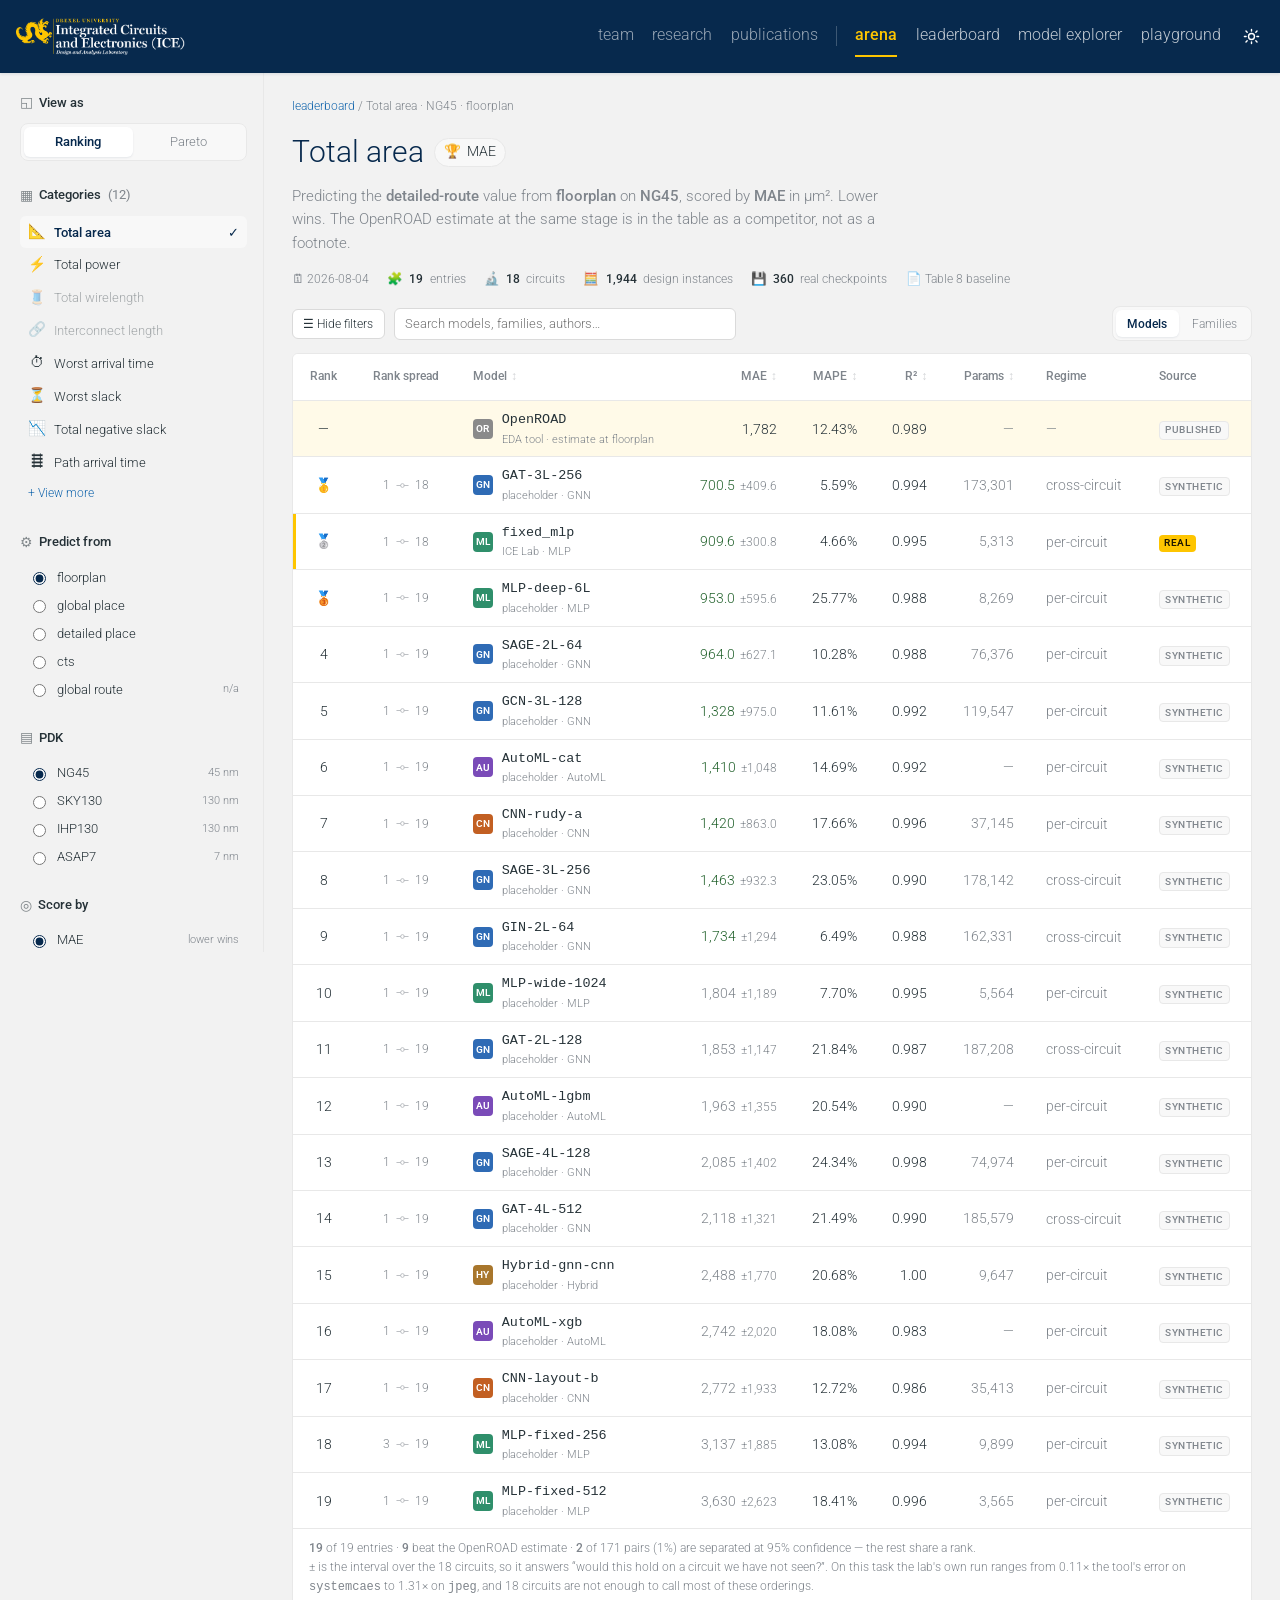
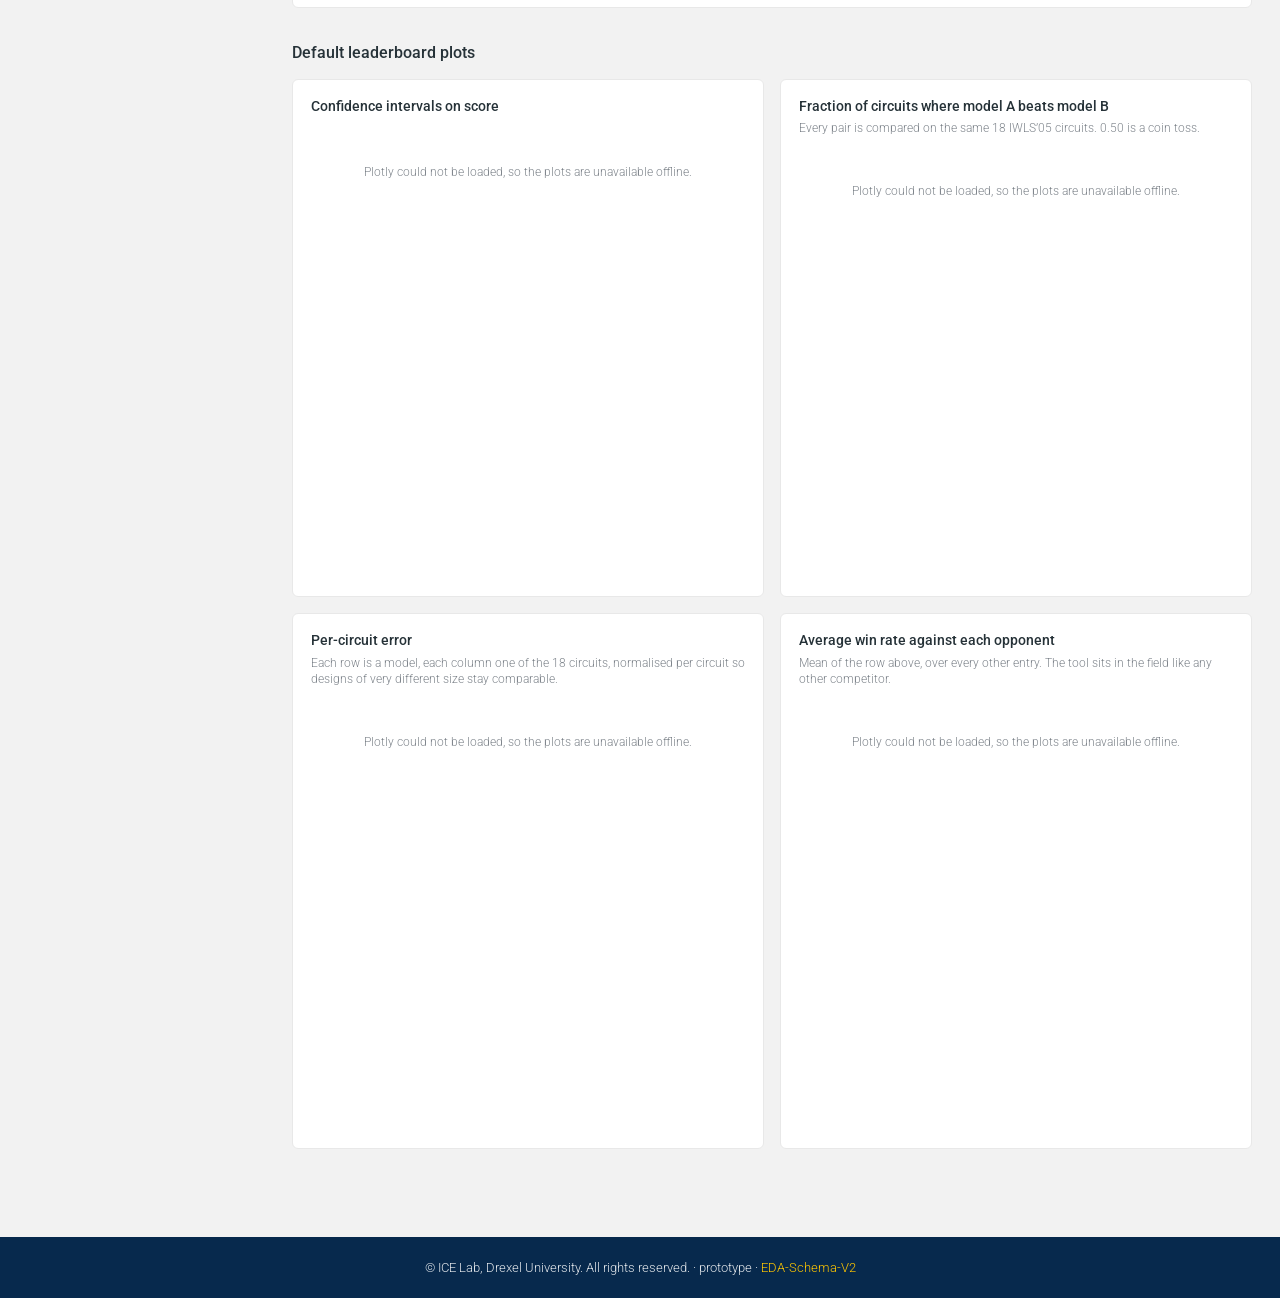
==== arena.html @ 192e440c "Add arena.html: the leaderboard rebuilt on LMArena's structure A new page, standalone. Nothing else " ====
<!DOCTYPE html>
<html lang="en">
<head>
<meta charset="utf-8">
<meta name="viewport" content="width=device-width,initial-scale=1">
<meta name="robots" content="noindex">
<meta name="description" content="EDA-Schema Arena — trained models vs. OpenROAD for final-stage QoR prediction. Drexel ICE Lab.">
<title>EDA-Schema Arena | Drexel ICE Lab</title>
<link rel="icon" href="data:image/svg+xml,<svg xmlns='http://www.w3.org/2000/svg' viewBox='0 0 32 32'><rect width='32' height='32' rx='6' fill='%2307294D'/><text x='16' y='23' font-family='Roboto,Arial' font-size='18' fill='%23fec500' text-anchor='middle'>E</text></svg>">
<link rel="preconnect" href="https://fonts.googleapis.com">
<link rel="preconnect" href="https://fonts.gstatic.com" crossorigin>
<link rel="stylesheet" href="https://fonts.googleapis.com/css?family=Roboto:300,400,500,700|Roboto+Slab:100,300,400,500,700|Material+Icons&display=swap">
<link rel="stylesheet" href="theme.css">
<script src="theme.js"></script>
<script src="https://cdn.plot.ly/plotly-cartesian-2.35.2.min.js" charset="utf-8"></script>
<style>
/* ===========================================================================
   EDA-Schema Arena.

   Structure is LMArena's, measured off arena.ai/leaderboard/text/overall:
   filter rail + content column, a rank table carrying a rank interval and a
   confidence interval on every score, and a 2x2 grid of default plots under
   it. The skin is the lab's: Drexel navy and gold, Roboto, the tokens in
   theme.css. Arena's own type scale is kept, because a dense rank table is
   what it was designed for.

       body-xxs  10/12    body-xs  12/16    body-sm  14/20    body-base 16/24
   =========================================================================== */

.body-xxs { font-size: .625rem; line-height: .75rem; }
.body-xs  { font-size: .75rem;  line-height: 1rem; }
.body-sm  { font-size: .875rem; line-height: 1.25rem; }
.mono     { font-family: var(--global-font-mono); }
.num      { font-variant-numeric: tabular-nums; }
.dim      { color: var(--global-text-color-light); }

/* --- shell ---------------------------------------------------------------- */
.shell { display: grid; grid-template-columns: 264px minmax(0, 1fr); gap: 0;
  max-width: 1680px; margin: 0 auto; align-items: start; }
@media (max-width: 1080px) { .shell { grid-template-columns: 1fr; } }

.rail { position: sticky; top: 72px; align-self: start; max-height: calc(100vh - 72px);
  overflow-y: auto; padding: 1.25rem 1rem 2rem 1.25rem;
  border-right: 1px solid var(--global-divider-color); }
@media (max-width: 1080px) { .rail { position: static; max-height: none; border-right: 0;
  border-bottom: 1px solid var(--global-divider-color); } }
.rail.hidden { display: none; }

.railsec { margin-bottom: 1.5rem; }
.railhd { display: flex; align-items: center; gap: .4rem; margin-bottom: .6rem;
  font-size: .8rem; font-weight: 500; color: var(--global-text-color); }
.railhd .ico { opacity: .55; font-size: .85rem; }
.railhd .ct { color: var(--global-text-color-light); font-weight: 400; }

/* segmented control — Arena: white track, h-9, p-1, r-8; active pill r-6 */
.seg { display: grid; grid-auto-flow: column; grid-auto-columns: 1fr; gap: 2px;
  background: var(--global-card-bg-color); border: 1px solid var(--global-divider-color);
  border-radius: 8px; padding: 3px; }
.seg button { font: inherit; font-size: .8rem; padding: .28rem .5rem; border: 0; cursor: pointer;
  background: none; color: var(--global-text-color-light); border-radius: 6px;
  display: flex; align-items: center; justify-content: center; gap: .35rem;
  transition: background .15s, color .15s; }
.seg button:hover { color: var(--global-text-color); }
.seg button[aria-selected="true"] { background: var(--global-bg-color);
  color: var(--global-theme-color); font-weight: 500;
  box-shadow: 0 1px 2px rgba(7,41,77,.08); }

/* category list — Arena's emoji-led rows */
.cats { display: flex; flex-direction: column; gap: 1px; }
.cat { display: flex; align-items: center; gap: .5rem; width: 100%; text-align: left;
  font: inherit; font-size: .82rem; padding: .34rem .5rem; border: 0; cursor: pointer;
  background: none; color: var(--global-text-color); border-radius: 6px; }
.cat:hover { background: var(--global-card-bg-color); }
.cat[aria-selected="true"] { background: var(--global-card-bg-color);
  color: var(--global-theme-color); font-weight: 500; }
.cat .emo { font-size: .9rem; line-height: 1; width: 1.1rem; text-align: center; }
.cat .tick { margin-left: auto; color: var(--global-theme-color); opacity: 0; }
.cat[aria-selected="true"] .tick { opacity: 1; }
.cat.void { opacity: .38; cursor: not-allowed; }
.more { font: inherit; font-size: .78rem; background: none; border: 0; cursor: pointer;
  color: var(--global-link-color); padding: .3rem .5rem; text-align: left; }

.opt { display: flex; align-items: center; gap: .5rem; font-size: .82rem;
  padding: .22rem .5rem; border-radius: 6px; cursor: pointer; }
.opt:hover { background: var(--global-card-bg-color); }
.opt input { accent-color: var(--global-theme-color); }
.opt .sub { margin-left: auto; font-size: .7rem; color: var(--global-text-color-light); }

/* --- content -------------------------------------------------------------- */
.content { padding: 1.5rem 1.75rem 3rem; min-width: 0; }

.crumbs { font-size: .78rem; color: var(--global-text-color-light); margin-bottom: .75rem; }
.crumbs a { color: var(--global-link-color); }

.h1row { display: flex; align-items: center; gap: .6rem; flex-wrap: wrap; }
h1.title { font-size: 1.9rem; font-weight: 300; color: var(--md-heading-color); margin: 0; }
.catchip { display: inline-flex; align-items: center; gap: .35rem; font-size: .85rem;
  padding: .18rem .6rem; border-radius: 999px; background: var(--global-card-bg-color);
  border: 1px solid var(--global-divider-color); color: var(--global-text-color); }
.lead { font-size: .95rem; color: var(--global-text-color-light); margin: .5rem 0 0;
  max-width: 76ch; line-height: 1.55; }

/* meta strip — Arena's icon + figure row under the title */
.meta { display: flex; flex-wrap: wrap; gap: 1.15rem; margin: .85rem 0 1.1rem;
  font-size: .78rem; color: var(--global-text-color-light); }
.meta span { display: inline-flex; align-items: center; gap: .38rem; }
.meta b { font-weight: 500; color: var(--global-text-color); font-variant-numeric: tabular-nums; }

/* toolbar above the table */
.tbar { display: flex; align-items: center; gap: .6rem; flex-wrap: wrap; margin-bottom: .7rem; }
.tbtn { font: inherit; font-size: .78rem; padding: .28rem .65rem; cursor: pointer;
  border: 1px solid var(--global-divider-strong); border-radius: 6px;
  background: var(--global-bg-color); color: var(--global-text-color);
  display: inline-flex; align-items: center; gap: .35rem; }
.tbtn:hover { border-color: var(--global-theme-color); }
.srch { flex: 1; min-width: 180px; max-width: 320px; font: inherit; font-size: .8rem;
  padding: .3rem .6rem; border: 1px solid var(--global-divider-strong); border-radius: 6px;
  background: var(--global-bg-color); color: var(--global-text-color); }
.srch:focus { outline: none; border-color: var(--global-theme-color); }
.tbar .right { margin-left: auto; display: flex; align-items: center; gap: .5rem; }
.seg--sm { display: inline-flex; gap: 2px; }
.seg--sm button { padding: .22rem .7rem; font-size: .78rem; }

/* --- table ---------------------------------------------------------------- */
.tablecard { border: 1px solid var(--global-divider-color); border-radius: 6px;
  background: var(--global-bg-color); overflow: hidden; }
.tscroll { overflow-x: auto; }
table.lb { width: 100%; border-collapse: collapse; table-layout: auto; }
table.lb thead th { background: var(--global-bg-color); font-size: .75rem; font-weight: 500;
  color: var(--global-text-color-light); text-align: left; white-space: nowrap;
  padding: .85rem 1rem; border-bottom: 1px solid var(--global-divider-color); }
table.lb th.sortable { cursor: pointer; user-select: none; }
table.lb th.sortable:hover { color: var(--global-text-color); }
table.lb th .caret { opacity: .35; margin-left: .25rem; }
table.lb th.act { color: var(--global-theme-color); }
table.lb th.act .caret { opacity: 1; }
table.lb th.rt, table.lb td.rt { text-align: right; }
table.lb th.ct, table.lb td.ct { text-align: center; }
table.lb tbody td { font-size: .875rem; padding: .5rem 1rem; vertical-align: middle;
  border-bottom: 1px solid var(--global-divider-color); }
table.lb tbody tr { transition: background .12s; }
table.lb tbody tr:hover { background: var(--global-card-bg-color); }
table.lb tbody tr:last-child td { border-bottom: 0; }
table.lb tbody tr.base { background: color-mix(in srgb, var(--md-secondary) 9%, transparent); }
table.lb tbody tr.base:hover { background: color-mix(in srgb, var(--md-secondary) 14%, transparent); }
table.lb tbody tr.isreal td:first-child { box-shadow: inset 3px 0 0 var(--md-secondary); }

.rk { font-variant-numeric: tabular-nums; font-size: .9rem; }
.medal { font-size: .95rem; }
/* rank interval — Arena's "1 —o— 4" glyph */
.spread { display: flex; align-items: center; justify-content: center; gap: .3rem;
  font-size: .78rem; color: var(--global-text-color-light); font-variant-numeric: tabular-nums; }
.spread svg { opacity: .55; }
.mcell { display: flex; align-items: center; gap: .55rem; min-width: 0; }
.mname { font-family: var(--global-font-mono); font-size: .84rem; color: var(--global-text-color);
  white-space: nowrap; }
.msub { font-size: .7rem; color: var(--global-text-color-light); }
.fam { width: 20px; height: 20px; border-radius: 4px; flex: none; display: grid;
  place-items: center; font-size: .6rem; font-weight: 600; color: #fff; }
.val { font-variant-numeric: tabular-nums; }
.pm { font-size: .72rem; color: var(--global-text-color-light); margin-left: .3rem;
  font-variant-numeric: tabular-nums; }
.tag { display: inline-flex; align-items: center; gap: .25rem; font-size: .62rem;
  font-weight: 600; letter-spacing: .05em; text-transform: uppercase; padding: .05rem .35rem;
  border-radius: 4px; }
.tag--real { background: var(--md-secondary); color: #1f1800; }
.tag--synth { background: var(--global-card-bg-color); color: var(--global-text-color-light);
  border: 1px solid var(--global-divider-color); font-weight: 500; }
.win { color: var(--lb-win-fg); }
.lose { color: var(--global-text-color-light); }

.foot-note { font-size: .75rem; color: var(--global-text-color-light);
  padding: .6rem 1rem; border-top: 1px solid var(--global-divider-color); }

/* --- plots ---------------------------------------------------------------- */
.plots { margin-top: 2rem; }
.plots h2 { font-size: 1rem; font-weight: 500; color: var(--global-text-color);
  margin: 0 0 .8rem; }
.plotgrid { display: grid; grid-template-columns: repeat(2, minmax(0, 1fr)); gap: 1rem; }
@media (max-width: 1180px) { .plotgrid { grid-template-columns: 1fr; } }
.plotcard { border: 1px solid var(--global-divider-color); border-radius: 6px;
  background: var(--global-bg-color); padding: 1rem 1.1rem 1.1rem; }
.plotcard h3 { font-size: .85rem; font-weight: 500; color: var(--global-text-color);
  margin: 0 0 .15rem; }
.plotcard p.cap { font-size: .72rem; color: var(--global-text-color-light);
  margin: 0 0 .6rem; line-height: 1.45; }
.plotbox { width: 100%; height: 430px; }
.plotwarn { font-size: .78rem; color: var(--global-text-color-light); padding: 2rem 0;
  text-align: center; }

.pareto { border: 1px solid var(--global-divider-color); border-radius: 6px;
  background: var(--global-bg-color); padding: 1rem 1.1rem 1.1rem; }
.pareto h3 { font-size: .85rem; font-weight: 500; margin: 0 0 .15rem; }
#paretobox { width: 100%; height: 560px; }

.foot { text-align: center; padding: 1.3rem; font-size: .8rem;
  background: var(--global-footer-bg-color); color: var(--global-footer-text-color); margin-top: 2.5rem; }
.foot a { color: var(--global-footer-link-color); }
</style>
</head>
<body>

<header class="icelab-navbar">
  <div class="navbar-inner">
    <a class="navbar-brand" href="https://drexel-ice.github.io/">
      <img src="assets/img/icelab_logo.png" class="icelab-logo-img" loading="eager"
        alt="Integrated Circuits and Electronics (ICE) Design and Analysis Laboratory — Drexel University">
    </a>
    <nav>
      <a class="offsite" href="https://drexel-ice.github.io/team/">team</a>
      <a class="offsite" href="https://drexel-ice.github.io/research/">research</a>
      <a class="offsite" href="https://drexel-ice.github.io/publications/">publications</a>
      <span class="navsep"></span>
      <a href="arena.html" aria-current="page">arena</a>
      <a href="index.html">leaderboard</a>
      <a href="explorer.html">model explorer</a>
      <a href="playground.html">playground</a>
      <button class="themebtn" id="themebtn" title="Change theme" aria-label="Change theme"><svg class="i-light" viewBox="0 0 24 24" fill="none" stroke="currentColor" stroke-width="2" stroke-linecap="round" aria-hidden="true"><circle cx="12" cy="12" r="4.2"/><path d="M12 2v2.4M12 19.6V22M4.2 4.2l1.7 1.7M18.1 18.1l1.7 1.7M2 12h2.4M19.6 12H22M4.2 19.8l1.7-1.7M18.1 5.9l1.7-1.7"/></svg><svg class="i-dark" viewBox="0 0 24 24" fill="currentColor" aria-hidden="true"><path d="M21 13.3A9 9 0 1 1 10.7 3a7.2 7.2 0 0 0 10.3 10.3z"/></svg></button>
    </nav>
  </div>
</header>

<div class="shell">

  <!-- ============ filter rail ============ -->
  <aside class="rail" id="rail">
    <div class="railsec">
      <div class="railhd"><span class="ico">◱</span> View as</div>
      <div class="seg" id="viewseg">
        <button data-view="ranking" aria-selected="true">Ranking</button>
        <button data-view="pareto" aria-selected="false">Pareto</button>
      </div>
    </div>

    <div class="railsec">
      <div class="railhd"><span class="ico">▦</span> Categories <span class="ct" id="catct"></span></div>
      <div class="cats" id="cats"></div>
      <button class="more" id="catmore">+ View more</button>
    </div>

    <div class="railsec">
      <div class="railhd"><span class="ico">⚙</span> Predict from</div>
      <div id="stageopts"></div>
    </div>

    <div class="railsec">
      <div class="railhd"><span class="ico">▤</span> PDK</div>
      <div id="pdkopts"></div>
    </div>

    <div class="railsec">
      <div class="railhd"><span class="ico">◎</span> Score by</div>
      <div id="metricopts"></div>
    </div>
  </aside>

  <!-- ============ content ============ -->
  <main class="content">
    <div class="crumbs"><a href="index.html">leaderboard</a> / <span id="crumb"></span></div>

    <div class="h1row">
      <h1 class="title" id="title">Total area</h1>
      <span class="catchip" id="chip">🏆 <span id="chiptxt">Overall</span></span>
    </div>
    <p class="lead" id="lead"></p>

    <div class="meta" id="meta"></div>

    <div class="tbar">
      <button class="tbtn" id="togglerail">☰ Hide filters</button>
      <input class="srch" id="srch" placeholder="Search models, families, authors…">
      <div class="right">
        <div class="seg seg--sm" id="groupseg">
          <button data-group="models" aria-selected="true">Models</button>
          <button data-group="families" aria-selected="false">Families</button>
        </div>
      </div>
    </div>

    <div id="rankview">
      <div class="tablecard">
        <div class="tscroll"><table class="lb" id="lb"><thead id="lbhead"></thead><tbody id="lbbody"></tbody></table></div>
        <div class="foot-note" id="tfoot"></div>
      </div>

      <section class="plots">
        <h2>Default leaderboard plots</h2>
        <div class="plotgrid">
          <div class="plotcard">
            <h3 id="p1t">Confidence intervals on score</h3>
            <p class="cap" id="p1c"></p>
            <div class="plotbox" id="p1"></div>
          </div>
          <div class="plotcard">
            <h3>Fraction of circuits where model A beats model B</h3>
            <p class="cap">Every pair is compared on the same 18 IWLS’05 circuits. 0.50 is a coin toss.</p>
            <div class="plotbox" id="p2"></div>
          </div>
          <div class="plotcard">
            <h3 id="p3t">Per-circuit error</h3>
            <p class="cap">Each row is a model, each column one of the 18 circuits, normalised per circuit so
              designs of very different size stay comparable.</p>
            <div class="plotbox" id="p3"></div>
          </div>
          <div class="plotcard">
            <h3>Average win rate against each opponent</h3>
            <p class="cap">Mean of the row above, over every other entry. The tool sits in the field like
              any other competitor.</p>
            <div class="plotbox" id="p4"></div>
          </div>
        </div>
      </section>
    </div>

    <div id="paretoview" style="display:none">
      <div class="pareto">
        <h3 id="pt">Accuracy against cost</h3>
        <p class="cap" id="pc"></p>
        <div id="paretobox"></div>
      </div>
    </div>
  </main>
</div>

<div class="foot">&copy; ICE Lab, Drexel University. All rights reserved. &middot; prototype &middot;
  <a href="https://drexel-ice.github.io/eda-schema/">EDA-Schema-V2</a></div>

<script src="real-data.js"></script>
<script src="data/real.js"></script>
<script src="data/baselines.js"></script>
<script>
/* ===================================================================
   Registries
   =================================================================== */
const PDKS = [["ng45","NG45","45 nm"],["sky130","SKY130","130 nm"],
              ["ihp130","IHP130","130 nm"],["asap7","ASAP7","7 nm"]];
const STAGES = ["floorplan","global_place","detailed_place","cts","global_route"];
const SL = ["floorplan","global place","detailed place","cts","global route"];

/* The twelve prediction tasks, in the paper's order. */
const TASKS = [
  ["total_area","Total area","µm²","📐"],
  ["total_power","Total power","µW","⚡"],
  ["total_wirelength","Total wirelength","µm","🧵"],
  ["interconnect_length","Interconnect length","µm","🔗"],
  ["worst_arrival_time","Worst arrival time","ns","⏱"],
  ["worst_slack","Worst slack","ns","⏳"],
  ["total_negative_slack","Total negative slack","ns","📉"],
  ["timing_path_arrival_time","Path arrival time","ns","🛤"],
  ["timing_path_slack","Path slack","ns","🧭"],
  ["net_arc_delay","Net arc delay","ns","➰"],
  ["cell_arc_delay","Cell arc delay","ns","🔲"],
  ["cell_arc_slew","Cell arc slew","ns","🌊"]];

const HIGHER = new Set(["R²","TPR","TNR"]);
const FAMCOL = {GNN:"#2f6bb5", MLP:"#2f8f6b", CNN:"#c25f22", AutoML:"#7a4bb8",
                Hybrid:"#a8762c", Tool:"#8a8a8a"};

/* One measured submission, eighteen labelled placeholders. */
const RM = "fixed_mlp";
const SYNTH = ["GAT-3L-256","SAGE-4L-128","AutoML-xgb","MLP-fixed-512","CNN-layout-b",
  "GIN-2L-64","MLP-wide-1024","AutoML-lgbm","GAT-2L-128","SAGE-3L-256","CNN-rudy-a",
  "MLP-deep-6L","GCN-3L-128","AutoML-cat","Hybrid-gnn-cnn","MLP-fixed-256","SAGE-2L-64",
  "GAT-4L-512"];
const famOf = n => n === RM ? "MLP"
  : /^(GAT|SAGE|GIN|GCN)/.test(n) ? "GNN" : /^AutoML/.test(n) ? "AutoML"
  : /^CNN/.test(n) ? "CNN" : /^Hybrid/.test(n) ? "Hybrid" : "MLP";
const PARAMS = {GNN:75777, MLP:5313, CNN:19457, AutoML:0, Hybrid:6433};

const RD = () => window.EDA_REAL || null;
const CIRCUITS = () => (RD() && RD().circuits) || [];
const isRealTask = t => !!RD() && t === RD().REAL_TASK && !!RD().runs;
const isReal = (n, t) => n === RM && isRealTask(t);

/* deterministic hash, so every placeholder figure is stable across reloads */
const H = s => { let x = 2166136261;
  for (let i = 0; i < s.length; i++) { x ^= s.charCodeAt(i); x = Math.imul(x, 16777619); }
  return ((x >>> 0) % 1e6) / 1e6; };

/* ===================================================================
   Values. Real where the lab has published a run, deterministic
   placeholder elsewhere; the table says which is which on every row.
   =================================================================== */
const metricsOf = t => Object.keys(EDA_BASE[t]);
const baseVal = (t, m, p, s) => EDA_BASE[t][m][p][s];
const hi = m => HIGHER.has(m);
const better = (a, b, m) => hi(m) ? a > b : a < b;

function realVal(t, m, p, s) {
  if (!isRealTask(t)) return null;
  const run = RD().run(p, STAGES[s]);
  if (!run) return null;
  const [mae, mape, r2] = run.agg.m;
  return m === "MAE" ? mae : m === "MAPE" ? mape * 100 : m === "R²" ? r2 : null;
}
function modelVal(t, m, p, s, n) {
  if (isReal(n, t)) { const v = realVal(t, m, p, s); if (v !== null) return v; }
  const b = baseVal(t, m, p, s), r = H(t + m + p + s + n);
  if (hi(m)) { const cap = m === "R²" ? 1 : 100, gap = cap - b;
    return Math.min(cap, b + gap * (r * 1.6 - .55)); }
  return b * (.22 + r * 1.9);
}
/* per-circuit series: the lab's eval.log for the real row, a deterministic
   spread around the aggregate for the placeholders */
function perCircuit(t, m, p, s, n) {
  const cs = CIRCUITS();
  if (n === "__baseline__") {          // the tool's own error, circuit by circuit
    if (isRealTask(t)) {
      const out = cs.map(c => {
        const rec = RD().circuitEval(p, STAGES[s], c);
        if (!rec) return null;
        const [mae, mape, r2] = rec.b;
        return m === "MAE" ? mae : m === "MAPE" ? mape * 100 : m === "R²" ? r2 : null;
      });
      if (out.every(v => v !== null)) return out;
    }
    const b = baseVal(t, m, p, s);
    return cs.map((c, i) => b * (0.55 + H(t + m + p + s + "base c" + i) * 0.95));
  }
  if (isReal(n, t)) {
    const out = cs.map(c => {
      const rec = RD().circuitEval(p, STAGES[s], c);
      if (!rec) return null;
      const [mae, mape, r2] = rec.m;
      return m === "MAE" ? mae : m === "MAPE" ? mape * 100 : m === "R²" ? r2 : null;
    });
    if (out.every(v => v !== null)) return out;
  }
  const base = modelVal(t, m, p, s, n);
  return cs.map((c, i) => base * (0.55 + H(t + m + p + s + n + "c" + i) * 0.95));
}
/* Uncertainty on a score, from the spread across the 18 circuits.

   For a metric in the target's own units (MAE, MPE, MNE) the raw spread is
   useless: ethernet's error is two orders of magnitude above i2c's simply
   because the design is bigger, so the standard error would be dominated by
   circuit size rather than by model quality. Those metrics are therefore
   normalised against the tool's own per-circuit error first, and the relative
   standard error is carried back onto the aggregate. Bounded metrics — MAPE,
   R², TPR, TNR — are already comparable across circuits and use the plain
   standard error of the mean. */
const ABSOLUTE = m => /^(MAE|MPE|MNE)/.test(m);
function sem(v) {
  if (v.length < 2) return 0;
  const mu = v.reduce((a, b) => a + b, 0) / v.length;
  const va = v.reduce((a, b) => a + (b - mu) * (b - mu), 0) / (v.length - 1);
  return { mu, se: Math.sqrt(va / v.length) };
}
function seOf(t, m, p, s, n) {
  const v = perCircuit(t, m, p, s, n).filter(isFinite);
  if (v.length < 2) return 0;
  if (!ABSOLUTE(m)) return sem(v).se;
  const ref = perCircuit(t, m, p, s, "__baseline__");
  const ratios = v.map((x, i) => isFinite(ref[i]) && ref[i] !== 0 ? x / ref[i] : null)
                  .filter(x => x !== null);
  if (ratios.length < 2) return sem(v).se;
  const { mu, se } = sem(ratios);
  if (!mu) return sem(v).se;
  return Math.abs(modelVal(t, m, p, s, n)) * (se / Math.abs(mu));
}
function meta(n, t) {
  if (isReal(n, t)) {
    const st = RD().stats || {}, run = RD().run(state.pdk, STAGES[state.stage]) || {};
    return { params: 5313, org: "ICE Lab", kind: "measured run", epochs: st.epochs || 25,
      regime: "per-circuit", wall: (run.run || {}).wall || "—", real: true };
  }
  const r = H(n + t + "meta");
  return { params: Math.round(PARAMS[famOf(n)] * (.6 + r * 1.9)), org: "placeholder",
    kind: "synthetic", epochs: [25,50,100,200][Math.floor(r * 4)],
    regime: r < .72 ? "per-circuit" : "cross-circuit", wall: "—", real: false };
}

/* ===================================================================
   Ranking with confidence intervals.

   Straight out of FastChat's elo_analysis.py, which is what arena.ai
   runs: a model's best possible rank is one plus the number of models
   that beat it with non-overlapping intervals, and its worst is the
   field size less the number it beats the same way. Entries that
   cannot be separated statistically share a rank.
   =================================================================== */
const Z = 1.96;
function buildRows(t, p, s, metric) {
  const names = (isRealTask(t) ? [RM] : []).concat(SYNTH);
  const rows = names.map(n => {
    const v = modelVal(t, metric, p, s, n), se = seOf(t, metric, p, s, n);
    return Object.assign({ n, fam: famOf(n), v, se, lo: v - Z * se, hi: v + Z * se,
      vals: {}, series: perCircuit(t, metric, p, s, n) }, meta(n, t));
  });
  metricsOf(t).forEach(m => rows.forEach(r => { r.vals[m] = modelVal(t, m, p, s, r.n); }));

  const sig = (a, b) => hi(metric) ? a.lo > b.hi : a.hi < b.lo;   // a beats b outright
  rows.forEach(a => {
    a.beatenBy = rows.filter(b => b !== a && sig(b, a)).length;
    a.beats = rows.filter(b => b !== a && sig(a, b)).length;
    a.rankBest = 1 + a.beatenBy;
    a.rankWorst = rows.length - a.beats;
  });
  rows.sort((a, b) => better(a.v, b.v, metric) ? -1 : 1);
  rows.forEach((r, i) => r.rank = i + 1);
  return rows;
}
/* fraction of the 18 circuits on which A is closer than B */
function winFraction(rows, metric) {
  const n = rows.length, M = [];
  for (let i = 0; i < n; i++) {
    M.push([]);
    for (let j = 0; j < n; j++) {
      if (i === j) { M[i].push(null); continue; }
      const A = rows[i].series, B = rows[j].series;
      let w = 0, tot = 0;
      for (let k = 0; k < A.length; k++) {
        if (!isFinite(A[k]) || !isFinite(B[k])) continue;
        tot++; if (better(A[k], B[k], metric)) w++;
      }
      M[i].push(tot ? w / tot : null);
    }
  }
  return M;
}

/* ===================================================================
   State
   =================================================================== */
const state = { task: "total_area", pdk: "ng45", stage: 0, metric: "MAE",
  view: "ranking", group: "models", search: "", sort: null, asc: null,
  catsOpen: false };

const $ = id => document.getElementById(id);
const taskDef = () => TASKS.find(x => x[0] === state.task);
const nf = v => Math.abs(v) >= 1000 ? Math.round(v).toLocaleString("en-US")
  : Math.abs(v) >= 100 ? v.toFixed(1) : Math.abs(v) >= 1 ? v.toFixed(2)
  : Math.abs(v) >= .01 ? v.toFixed(3) : v.toFixed(4);
function fmt(v, m) {
  if (v === null || !isFinite(v)) return "—";
  if (v === -999) return "no ±"; if (v === 99999) return ">10000%"; if (v === -2) return "<-1";
  const pct = m && (m.indexOf("MAPE") === 0 || m === "TPR" || m === "TNR");
  return nf(v) + (pct ? "%" : "");
}
/* a cell is only scoreable where the tool leaves room */
const cellState = (t, m, p, s) => {
  const v = baseVal(t, m, p, s);
  if (v === null) return "void";
  if (v === -999) return "undef";
  if (hi(m) ? (m === "R²" ? v >= 1 : v >= 100) : v === 0) return "sat";
  return "live";
};
const taskLive = (t, p, s) => metricsOf(t).some(m => cellState(t, m, p, s) === "live");

/* ===================================================================
   Rail
   =================================================================== */
function drawRail() {
  const shown = state.catsOpen ? TASKS : TASKS.slice(0, 8);
  $("catct").textContent = "(" + TASKS.length + ")";
  $("cats").innerHTML = shown.map(([id, label, , emo]) => {
    const dead = !taskLive(id, state.pdk, state.stage);
    return `<button class="cat${dead ? " void" : ""}" data-task="${id}"
      aria-selected="${state.task === id}"${dead ? " disabled" : ""}
      title="${dead ? "Nothing scoreable here at this stage" : label}">
      <span class="emo">${emo}</span><span>${label}</span><span class="tick">✓</span></button>`;
  }).join("");
  $("cats").querySelectorAll("[data-task]").forEach(b => b.onclick = () => {
    state.task = b.dataset.task;
    if (!metricsOf(state.task).includes(state.metric)) state.metric = metricsOf(state.task)[0];
    state.sort = null; render();
  });
  $("catmore").textContent = state.catsOpen ? "– View less" : "+ View more";
  $("catmore").onclick = () => { state.catsOpen = !state.catsOpen; drawRail(); };

  $("stageopts").innerHTML = SL.map((s, i) =>
    `<label class="opt"><input type="radio" name="stg" value="${i}"
      ${state.stage === i ? "checked" : ""}> ${s}
      <span class="sub">${cellState(state.task, state.metric, state.pdk, i) === "live" ? "" : "n/a"}</span></label>`).join("");
  $("stageopts").querySelectorAll("input").forEach(r => r.onchange = () => {
    state.stage = +r.value; render(); });

  $("pdkopts").innerHTML = PDKS.map(([id, label, node]) =>
    `<label class="opt"><input type="radio" name="pdk" value="${id}"
      ${state.pdk === id ? "checked" : ""}> ${label}
      <span class="sub">${node}</span></label>`).join("");
  $("pdkopts").querySelectorAll("input").forEach(r => r.onchange = () => {
    state.pdk = r.value; render(); });

  $("metricopts").innerHTML = metricsOf(state.task).map(m => {
    const st = cellState(state.task, m, state.pdk, state.stage);
    return `<label class="opt"><input type="radio" name="met" value="${m}"
      ${state.metric === m ? "checked" : ""}${st === "live" ? "" : " disabled"}> ${m}
      <span class="sub">${st === "live" ? (hi(m) ? "higher wins" : "lower wins")
        : st === "sat" ? "saturated" : st === "void" ? "n/a" : "no ±"}</span></label>`;
  }).join("");
  $("metricopts").querySelectorAll("input").forEach(r => r.onchange = () => {
    state.metric = r.value; state.sort = null; render(); });
}

/* ===================================================================
   Header + table
   =================================================================== */
function drawHead(rows) {
  const [, label, unit] = taskDef();
  const pdkLabel = PDKS.find(p => p[0] === state.pdk)[1];
  $("title").textContent = label;
  $("chiptxt").textContent = state.metric;
  $("crumb").textContent = `${label} · ${pdkLabel} · ${SL[state.stage]}`;
  $("lead").innerHTML = `Predicting the <b>detailed-route</b> value from <b>${SL[state.stage]}</b>
    on <b>${pdkLabel}</b>, scored by <b>${state.metric}</b>${unit ? " in " + unit : ""}.
    ${hi(state.metric) ? "Higher wins." : "Lower wins."} The OpenROAD estimate at the same stage
    is in the table as a competitor, not as a footnote.`;

  const st = RD() && RD().stats || {};
  const run = RD() && RD().run(state.pdk, STAGES[state.stage]);
  $("meta").innerHTML = [
    ["🗓", (run && (run.run || {}).evaluated || "2026-08-04").slice(0, 10)],
    ["🧩", `<b>${rows.length}</b> entries`],
    ["🔬", `<b>${CIRCUITS().length}</b> circuits`],
    ["🧮", `<b>1,944</b> design instances`],
    ["💾", `<b>${st.checkpoints || 360}</b> real checkpoints`],
    ["📄", `Table 8 baseline`]
  ].map(([i, t]) => `<span>${i} ${t}</span>`).join("");
}

const spreadSVG = `<svg width="15" height="15" viewBox="0 0 24 24" fill="none"
  stroke="currentColor" stroke-width="1.5" stroke-linecap="round" aria-hidden="true">
  <circle cx="12" cy="12" r="3"/><path d="M9 12H3"/><path d="M15 12h6"/></svg>`;
const MED = ["🥇","🥈","🥉"];

const COLS = () => [
  { k: "rank",   t: "Rank",        cls: "ct",  sortable: false },
  { k: "spread", t: "Rank spread", cls: "ct",  sortable: false,
    tip: "Best and worst rank this entry could hold once the ±95% interval on its score is taken into account" },
  { k: "model",  t: "Model",       cls: "",    sortable: true },
  { k: "score",  t: state.metric,  cls: "rt",  sortable: true },
].concat(metricsOf(state.task).filter(m => m !== state.metric &&
    cellState(state.task, m, state.pdk, state.stage) === "live")
  .map(m => ({ k: "m:" + m, t: m, cls: "rt", sortable: true })))
 .concat([
  { k: "params", t: "Params",   cls: "rt", sortable: true },
  { k: "regime", t: "Regime",   cls: "",   sortable: false },
  { k: "kind",   t: "Source",   cls: "",   sortable: false }]);

function drawTable(rows) {
  const cols = COLS();
  const q = state.search.trim().toLowerCase();
  let list = rows.filter(r => !q ||
    (r.n + " " + r.fam + " " + r.org + " " + r.regime).toLowerCase().includes(q));

  /* Families collapses the field to its best entry per architecture family,
     the way arena's Labs view collapses to the best model per lab. */
  if (state.group === "families") {
    const best = new Map();
    list.forEach(r => {
      const cur = best.get(r.fam);
      if (!cur || better(r.v, cur.v, state.metric)) best.set(r.fam, r);
    });
    const counts = {};
    list.forEach(r => counts[r.fam] = (counts[r.fam] || 0) + 1);
    list = [...best.values()].map(r => Object.assign({}, r,
      { famCount: counts[r.fam], n: r.fam, sub: `best of ${counts[r.fam]} · ${r.n}` }));
    list.sort((a, b) => better(a.v, b.v, state.metric) ? -1 : 1);
    list.forEach((r, i) => r.rank = i + 1);
  }

  if (state.sort) {
    const c = state.sort;
    const key = r => c === "model" ? r.n : c === "score" ? r.v : c === "params" ? r.params
      : c.startsWith("m:") ? r.vals[c.slice(2)] : r.v;
    list = [...list].sort((a, b) => {
      const x = key(a), y = key(b);
      if (typeof x === "string") return state.asc ? x.localeCompare(y) : y.localeCompare(x);
      return state.asc ? x - y : y - x;
    });
  }

  $("lbhead").innerHTML = "<tr>" + cols.map(c => {
    const act = state.sort === c.k;
    return `<th class="${c.cls}${c.sortable ? " sortable" : ""}${act ? " act" : ""}"
      ${c.sortable ? `data-sort="${c.k}"` : ""} ${c.tip ? `title="${c.tip}"` : ""}>${c.t}${
      c.sortable ? `<span class="caret">${act ? (state.asc ? "↑" : "↓") : "↕"}</span>` : ""}</th>`;
  }).join("") + "</tr>";
  $("lbhead").querySelectorAll("[data-sort]").forEach(th => th.onclick = () => {
    const k = th.dataset.sort;
    if (state.sort === k) state.asc = !state.asc;
    else { state.sort = k; state.asc = k === "model" ? true : !hi(state.metric); }
    drawTable(rows);
  });

  const bv = baseVal(state.task, state.metric, state.pdk, state.stage);
  const baseRow = `<tr class="base"><td class="ct rk">—</td><td class="ct"></td>
    <td><div class="mcell"><span class="fam" style="background:${FAMCOL.Tool}">OR</span>
      <div><div class="mname">OpenROAD</div>
      <div class="msub">EDA tool · estimate at ${SL[state.stage]}</div></div></div></td>
    <td class="rt val">${fmt(bv, state.metric)}</td>` +
    cols.filter(c => c.k.startsWith("m:")).map(c =>
      `<td class="rt val">${fmt(baseVal(state.task, c.k.slice(2), state.pdk, state.stage), c.k.slice(2))}</td>`).join("") +
    `<td class="rt dim">—</td><td class="dim">—</td>
     <td><span class="tag tag--synth">published</span></td></tr>`;

  $("lbbody").innerHTML = baseRow + list.map(r => {
    const w = better(r.v, bv, state.metric);
    const medal = r.rank <= 3 ? MED[r.rank - 1] : "";
    return `<tr class="${r.real ? "isreal" : ""}">
      <td class="ct rk">${medal || r.rank}</td>
      <td class="ct">${state.group === "families" ? '<span class="dim">—</span>'
        : `<div class="spread"><span>${r.rankBest}</span>${spreadSVG}<span>${r.rankWorst}</span></div>`}</td>
      <td><div class="mcell">
        <span class="fam" style="background:${FAMCOL[r.fam]}">${r.fam.slice(0, 2).toUpperCase()}</span>
        <div><div class="mname">${r.n}</div>
        <div class="msub">${r.sub || (r.org + " · " + r.fam)}</div></div></div></td>
      <td class="rt"><span class="val ${w ? "win" : "lose"}">${fmt(r.v, state.metric)}</span><span class="pm">±${nf(Z * r.se)}</span></td>` +
      cols.filter(c => c.k.startsWith("m:")).map(c => {
        const m = c.k.slice(2);
        return `<td class="rt val">${fmt(r.vals[m], m)}</td>`; }).join("") +
      `<td class="rt val dim">${r.params ? r.params.toLocaleString("en-US") : "—"}</td>
       <td class="dim body-xs">${r.regime}</td>
       <td>${r.real ? '<span class="tag tag--real">real</span>'
                    : '<span class="tag tag--synth">synthetic</span>'}</td></tr>`;
  }).join("");

  const beat = list.filter(r => better(r.v, bv, state.metric)).length;
  /* how much of the ordering the data actually supports */
  const N = rows.length, pairs = N * (N - 1) / 2;
  let resolved = 0;
  for (let i = 0; i < N; i++) for (let j = i + 1; j < N; j++) {
    const a = rows[i], b = rows[j];
    if (hi(state.metric) ? (a.lo > b.hi || b.lo > a.hi) : (a.hi < b.lo || b.hi < a.lo)) resolved++;
  }
  $("tfoot").innerHTML = `<b>${list.length}</b> of ${rows.length} entries ·
    <b>${beat}</b> beat the OpenROAD estimate ·
    <b>${resolved}</b> of ${pairs} pairs (${(resolved / pairs * 100).toFixed(0)}%) are separated
    at 95% confidence &mdash; the rest share a rank.
    <br>± is the interval over the ${CIRCUITS().length} circuits, so it answers
    &ldquo;would this hold on a circuit we have not seen?&rdquo;. On this task the lab's own run
    ranges from 0.11× the tool's error on <code>systemcaes</code> to 1.31× on <code>jpeg</code>,
    and 18 circuits are not enough to call most of these orderings.`;
}

/* ===================================================================
   Plots. Plotly, styled from the theme so both modes look deliberate.
   =================================================================== */
const css = v => getComputedStyle(document.documentElement).getPropertyValue(v).trim();
function plotTheme() {
  const dark = document.documentElement.getAttribute("data-theme") === "dark";
  return {
    dark,
    paper: "rgba(0,0,0,0)", plotbg: "rgba(0,0,0,0)",
    grid: dark ? "#11528e" : "#e8e8e8",
    fg: dark ? "#eef6fd" : "#263238",
    muted: dark ? "#b6d7f2" : "#7f858c",
    accent: dark ? "#85bbe7" : "#07294d",
    gold: "#fec500",
    font: { family: "Roboto, Arial, sans-serif", size: 11,
            color: dark ? "#b6d7f2" : "#7f858c" },
    hover: { bgcolor: dark ? "#07294d" : "#ffffff",
             bordercolor: dark ? "#11528e" : "#dadada",
             font: { family: "Roboto, Arial, sans-serif", size: 12,
                     color: dark ? "#eef6fd" : "#263238" } }
  };
}
/* navy-to-cream, and a diverging scale that runs Drexel red to Drexel navy */
const SEQ = t => t.dark
  ? [[0,"#001d36"],[.5,"#11528e"],[1,"#85bbe7"]]
  : [[0,"#f4f8fc"],[.5,"#5b93c4"],[1,"#07294d"]];
const DIV = t => t.dark
  ? [[0,"#8c3a30"],[.5,"#0b3d6e"],[1,"#ffce12"]]
  : [[0,"#b8453a"],[.5,"#f2f0ec"],[1,"#07294d"]];

const BASE_LAYOUT = t => ({
  paper_bgcolor: t.paper, plot_bgcolor: t.plotbg, font: t.font,
  showlegend: false, hovermode: "closest",
  hoverlabel: t.hover, margin: { l: 62, r: 14, t: 10, b: 118 },
  xaxis: { gridcolor: t.grid, zeroline: false, linecolor: t.grid,
           tickfont: { size: 9, color: t.font.color } },
  yaxis: { gridcolor: t.grid, zeroline: false, linecolor: t.grid,
           tickfont: { size: 9, color: t.font.color } }
});
const CONFIG = { displayModeBar: false, responsive: true };

function drawPlots(rows) {
  if (typeof Plotly === "undefined") {
    ["p1","p2","p3","p4"].forEach(id =>
      $(id).innerHTML = '<p class="plotwarn">Plotly could not be loaded, so the plots are unavailable offline.</p>');
    return;
  }
  const t = plotTheme(), m = state.metric, unit = taskDef()[2];
  const top = rows.slice(0, 14);                 // arena caps its plots the same way
  const bv = baseVal(state.task, m, state.pdk, state.stage);

  /* 1 — score with its confidence interval, the arena signature plot */
  $("p1t").textContent = `Confidence intervals on ${m}`;
  $("p1c").textContent = `${m} for each entry with a 95% interval over the ${CIRCUITS().length} `
    + `circuits. Overlapping intervals mean the order between two entries is not resolved.`;
  Plotly.react($("p1"), [{
    type: "scatter", mode: "markers", x: top.map(r => r.n), y: top.map(r => r.v),
    error_y: { type: "data", array: top.map(r => Z * r.se), visible: true,
      color: t.accent, thickness: 1.4, width: 4, opacity: .6 },
    marker: { size: 7, color: top.map(r => r.real ? t.gold : t.accent),
      line: { color: t.dark ? "#001d36" : "#fff", width: 1 }, symbol: "circle" },
    text: top.map(r => `${r.n}<br>${m}: ${fmt(r.v, m)}<br>` +
      `Upper: ${fmt(r.hi, m)}<br>Lower: ${fmt(r.lo, m)}<br>Rank ${r.rankBest}–${r.rankWorst}`),
    hoverinfo: "text"
  }], Object.assign(BASE_LAYOUT(t), {
    yaxis: Object.assign(BASE_LAYOUT(t).yaxis, { title: { text: m + (unit ? ` (${unit})` : ""), font: { size: 11 } } }),
    xaxis: Object.assign(BASE_LAYOUT(t).xaxis, { title: { text: "" }, tickangle: -55 }),
    shapes: isFinite(bv) ? [{ type: "line", xref: "paper", x0: 0, x1: 1, y0: bv, y1: bv,
      line: { color: t.gold, width: 2, dash: "dash" } }] : [],
    annotations: isFinite(bv) ? [{ xref: "paper", x: 1, y: bv, xanchor: "right", yanchor: "bottom",
      text: "OpenROAD " + fmt(bv, m), showarrow: false,
      font: { size: 10, color: t.dark ? "#ffce12" : "#8a6a00" } }] : []
  }), CONFIG);

  /* 2 — pairwise win fraction over the circuits */
  const W = winFraction(top, m);
  Plotly.react($("p2"), [{
    type: "heatmap", z: W, x: top.map(r => r.n), y: top.map(r => r.n),
    colorscale: DIV(t), zmin: 0, zmax: 1, xgap: 1, ygap: 1,
    text: W.map(row => row.map(v => v === null ? "" : v.toFixed(2))),
    texttemplate: "%{text}", textfont: { size: 7 },
    hovertemplate: "A: %{y}<br>B: %{x}<br>A wins on %{z:.0%} of circuits<extra></extra>",
    colorbar: { thickness: 8, len: .6, tickfont: { size: 9, color: t.font.color },
      outlinewidth: 0 }
  }], Object.assign(BASE_LAYOUT(t), {
    margin: { l: 132, r: 14, t: 96, b: 14 },
    xaxis: { side: "top", tickangle: -55, tickfont: { size: 8, color: t.font.color },
      title: { text: "Model B", font: { size: 10 } } },
    yaxis: { autorange: "reversed", tickfont: { size: 8, color: t.font.color },
      title: { text: "Model A", font: { size: 10 } } }
  }), CONFIG);

  /* 3 — per-circuit error, normalised down each column */
  const cs = CIRCUITS();
  const raw = top.map(r => r.series);
  const norm = raw.map(row => row.slice());
  for (let c = 0; c < cs.length; c++) {
    const col = raw.map(r => r[c]).filter(isFinite);
    const lo = Math.min(...col), hiv = Math.max(...col), span = (hiv - lo) || 1;
    for (let r = 0; r < raw.length; r++) {
      const v = (raw[r][c] - lo) / span;
      norm[r][c] = hi(m) ? 1 - v : v;          // 0 is always best
    }
  }
  $("p3t").textContent = `Per-circuit ${m}`;
  Plotly.react($("p3"), [{
    type: "heatmap", z: norm, x: cs, y: top.map(r => r.n),
    colorscale: SEQ(t), reversescale: true, xgap: 1, ygap: 1,
    customdata: raw.map(row => row.map(v => fmt(v, m))),
    hovertemplate: "%{y}<br>%{x}<br>" + m + ": %{customdata}<extra></extra>",
    colorbar: { thickness: 8, len: .6, tickvals: [0, 1], ticktext: ["best", "worst"],
      tickfont: { size: 9, color: t.font.color }, outlinewidth: 0 }
  }], Object.assign(BASE_LAYOUT(t), {
    margin: { l: 132, r: 14, t: 10, b: 96 },
    xaxis: { tickangle: -55, tickfont: { size: 8, color: t.font.color } },
    yaxis: { autorange: "reversed", tickfont: { size: 8, color: t.font.color } }
  }), CONFIG);

  /* 4 — average win rate against the field */
  const avg = top.map((r, i) => {
    const row = W[i].filter(v => v !== null);
    return { n: r.n, real: r.real, v: row.reduce((a, b) => a + b, 0) / (row.length || 1) };
  }).sort((a, b) => b.v - a.v);
  Plotly.react($("p4"), [{
    type: "bar", x: avg.map(a => a.n), y: avg.map(a => a.v),
    marker: { color: avg.map(a => a.real ? t.gold : t.accent),
      line: { width: 0 } },
    text: avg.map(a => (a.v * 100).toFixed(1)), textposition: "outside",
    textfont: { size: 9, color: t.font.color },
    hovertemplate: "%{x}<br>wins %{y:.1%} of pairings<extra></extra>"
  }], Object.assign(BASE_LAYOUT(t), {
    yaxis: Object.assign(BASE_LAYOUT(t).yaxis, { tickformat: ".0%",
      title: { text: "Average win rate", font: { size: 11 } } }),
    xaxis: Object.assign(BASE_LAYOUT(t).xaxis, { tickangle: -55 })
  }), CONFIG);
}

/* Pareto: accuracy against what the entry costs to build */
function drawPareto(rows) {
  if (typeof Plotly === "undefined") return;
  const t = plotTheme(), m = state.metric, unit = taskDef()[2];
  const pts = rows.filter(r => r.params > 0);
  const bv = baseVal(state.task, m, state.pdk, state.stage);
  /* frontier: nothing smaller is also better */
  const front = pts.filter(r => !pts.some(o =>
    o !== r && o.params <= r.params && better(o.v, r.v, m)))
    .sort((a, b) => a.params - b.params);
  $("pt").textContent = `${m} against parameter count`;
  $("pc").innerHTML = `Down and to the left is better. The line is the frontier: entries with `
    + `nothing both smaller and more accurate. The lab's own <b>fixed_mlp</b> is the gold point, `
    + `at 5,313 parameters.`;
  Plotly.react($("paretobox"), [
    { type: "scatter", mode: "lines", x: front.map(r => r.params), y: front.map(r => r.v),
      line: { color: t.muted, width: 1.4, dash: "dot" }, hoverinfo: "skip" },
    { type: "scatter", mode: "markers+text", x: pts.map(r => r.params), y: pts.map(r => r.v),
      marker: { size: pts.map(r => r.real ? 13 : 9),
        color: pts.map(r => r.real ? t.gold : t.accent),
        line: { color: t.dark ? "#001d36" : "#fff", width: 1.5 } },
      text: pts.map(r => r.n), textposition: "top center",
      textfont: { size: 8, color: t.font.color },
      customdata: pts.map(r => [fmt(r.v, m), r.rankBest + "–" + r.rankWorst, r.kind]),
      hovertemplate: "%{text}<br>" + m + ": %{customdata[0]}<br>params: %{x:,}<br>"
        + "rank %{customdata[1]}<br>%{customdata[2]}<extra></extra>" }
  ], Object.assign(BASE_LAYOUT(t), {
    margin: { l: 74, r: 24, t: 24, b: 56 },
    xaxis: Object.assign(BASE_LAYOUT(t).xaxis, { type: "log",
      title: { text: "parameters (log)", font: { size: 11 } },
      tickfont: { size: 10, color: t.font.color } }),
    yaxis: Object.assign(BASE_LAYOUT(t).yaxis, {
      title: { text: m + (unit ? ` (${unit})` : ""), font: { size: 11 } },
      tickfont: { size: 10, color: t.font.color } }),
    shapes: isFinite(bv) ? [{ type: "line", xref: "paper", x0: 0, x1: 1, y0: bv, y1: bv,
      line: { color: t.gold, width: 2, dash: "dash" } }] : [],
    annotations: isFinite(bv) ? [{ xref: "paper", x: 0, y: bv, xanchor: "left", yanchor: "bottom",
      text: "OpenROAD " + fmt(bv, m), showarrow: false,
      font: { size: 10, color: t.dark ? "#ffce12" : "#8a6a00" } }] : []
  }), CONFIG);
}

/* ===================================================================
   Render + wiring
   =================================================================== */
let ROWS = [];
function render() {
  /* a metric the tool has already saturated cannot be raced on */
  if (cellState(state.task, state.metric, state.pdk, state.stage) !== "live") {
    const alt = metricsOf(state.task).find(m =>
      cellState(state.task, m, state.pdk, state.stage) === "live");
    if (alt) state.metric = alt;
  }
  drawRail();
  ROWS = buildRows(state.task, state.pdk, state.stage, state.metric);
  drawHead(ROWS);
  const ranking = state.view === "ranking";
  $("rankview").style.display = ranking ? "" : "none";
  $("paretoview").style.display = ranking ? "none" : "";
  if (ranking) { drawTable(ROWS); drawPlots(ROWS); } else { drawPareto(ROWS); }
  pushURL();
}

$("viewseg").querySelectorAll("[data-view]").forEach(b => b.onclick = () => {
  state.view = b.dataset.view;
  $("viewseg").querySelectorAll("[data-view]").forEach(o =>
    o.setAttribute("aria-selected", o === b));
  render();
});
$("groupseg").querySelectorAll("[data-group]").forEach(b => b.onclick = () => {
  state.group = b.dataset.group;
  $("groupseg").querySelectorAll("[data-group]").forEach(o =>
    o.setAttribute("aria-selected", o === b));
  drawTable(ROWS);
});
$("srch").oninput = e => { state.search = e.target.value; drawTable(ROWS); };
$("togglerail").onclick = () => {
  const r = $("rail"); r.classList.toggle("hidden");
  $("togglerail").textContent = r.classList.contains("hidden") ? "☰ Show filters" : "☰ Hide filters";
  if (typeof Plotly !== "undefined") setTimeout(() => {
    ["p1","p2","p3","p4","paretobox"].forEach(id => { const e = $(id); if (e && e.data) Plotly.Plots.resize(e); });
  }, 60);
};
addEventListener("themechange", () => {
  if (state.view === "ranking") drawPlots(ROWS); else drawPareto(ROWS);
});

/* the address carries the whole view, as it does on the other pages */
function pushURL() {
  const q = new URLSearchParams({ task: state.task, pdk: state.pdk,
    stage: STAGES[state.stage], metric: state.metric, view: state.view });
  history.replaceState(null, "", location.pathname + "?" + q);
}
(function boot() {
  const q = new URLSearchParams(location.search);
  const t = q.get("task"); if (t && TASKS.some(x => x[0] === t)) state.task = t;
  const p = q.get("pdk"); if (p && PDKS.some(x => x[0] === p)) state.pdk = p;
  const s = STAGES.indexOf(q.get("stage") || ""); if (s >= 0) state.stage = s;
  const m = q.get("metric"); if (m && metricsOf(state.task).includes(m)) state.metric = m;
  const v = q.get("view"); if (v === "pareto") {
    state.view = "pareto";
    $("viewseg").querySelectorAll("[data-view]").forEach(o =>
      o.setAttribute("aria-selected", o.dataset.view === "pareto"));
  }
  render();
})();
</script>
</body>
</html>
---- theme.css ----
/* ===========================================================================
   Drexel ICE Lab theme.

   Values are taken from the lab site's own source, JiwaniZakir/icelab-website:
     _sass/_variables.scss   Drexel Material Design palette
     _sass/_themes.scss      light and dark token maps
     _sass/_navbar.scss      the navy header
     _sass/_typography.scss  headings, body copy, links
     assets/img/icelab_logo.png

   Token names follow al-folio's --global-* convention, so the three pages can
   read this file or the lab's compiled stylesheet interchangeably. This is the
   single source of truth for branding; the pages carry only their own
   component styles.
   =========================================================================== */

:root {
  color-scheme: light;

  /* --- Type ------------------------------------------------------------
     The lab loads Roboto + Roboto Slab + Material Icons from Google Fonts.
     Headings are set in Roboto Light, not the slab face. */
  --global-font-sans: "Roboto", -apple-system, BlinkMacSystemFont, "Segoe UI",
                      Oxygen, Ubuntu, Cantarell, "Helvetica Neue", sans-serif;
  /* The lab loads Roboto Slab but sets every heading in Roboto Light, so the
     slab token is an alias here: it keeps the pages' rules unchanged while
     rendering the same face the lab site uses. */
  --global-font-slab: var(--global-font-sans);
  --global-font-mono: ui-monospace, SFMono-Regular, Menlo, Consolas, monospace;

  /* --- Drexel Material palette, verbatim from _variables.scss ----------- */
  --md-primary-50:  #eef6fd;  --md-primary-100: #d8eafa;
  --md-primary-200: #b6d7f2;  --md-primary-300: #85bbe7;
  --md-primary-400: #559dda;  --md-primary-500: #1d7dce;
  --md-primary-600: #1768ae;  --md-primary-700: #11528e;
  --md-primary-800: #0b3d6e;  --md-primary-900: #07294d;

  --md-secondary-50:  #fffbea; --md-secondary-100: #fff3bf;
  --md-secondary-200: #ffe680; --md-secondary-300: #ffd83d;
  --md-secondary-400: #ffce12; --md-secondary-500: #fec500;
  --md-secondary-600: #d9a800; --md-secondary-700: #ad8500;
  --md-secondary-800: #806300; --md-secondary-900: #4d3b00;

  --md-primary: #07294d;              /* Drexel navy */
  --md-on-primary: #ffffff;
  --md-primary-container: #d8eafa;
  --md-on-primary-container: #001d36;

  --md-secondary: #fec500;            /* Drexel gold */
  --md-on-secondary: #1f1800;
  --md-secondary-container: #fff0b3;
  --md-on-secondary-container: #241a00;

  --md-background: #f2f2f2;
  --md-on-background: #263238;
  --md-surface: #ffffff;
  --md-on-surface: #263238;
  --md-surface-variant: #f8f8f8;
  --md-on-surface-variant: #7f858c;

  --md-outline: #dadada;
  --md-outline-variant: #e8e8e8;

  --md-text-primary: #263238;
  --md-text-secondary: #7f858c;
  --md-text-disabled: #a9a9a9;

  --md-navbar-bg: var(--md-primary);
  --md-navbar-text: var(--md-on-primary);
  --md-navbar-text-muted: rgba(255, 255, 255, 0.75);
  --md-navbar-hover: var(--md-secondary);
  --md-navbar-active: var(--md-secondary);
  --md-heading-color: var(--md-primary);
  --md-accent: var(--md-secondary);

  /* --- al-folio globals, mapped to Material roles as _themes.scss does --- */
  --global-bg-color:          var(--md-surface);
  --global-page-bg-color:     var(--md-background);
  --global-card-bg-color:     var(--md-surface-variant);
  --global-code-bg-color:     var(--md-primary-container);
  --global-text-color:        var(--md-text-primary);
  --global-text-color-light:  var(--md-text-secondary);
  --global-divider-color:     var(--md-outline-variant);
  --global-divider-strong:    var(--md-outline);
  --global-theme-color:       var(--md-primary);
  --global-accent-color:      var(--md-secondary);
  --global-highlight-color:   var(--md-secondary);
  --global-link-color:        var(--md-primary-600);
  --global-hover-color:       var(--md-primary-800);
  --global-hover-text-color:  var(--md-on-primary);

  --global-footer-bg-color:   var(--md-primary);
  --global-footer-text-color: rgba(255, 255, 255, 0.88);
  --global-footer-link-color: var(--md-secondary);

  --global-radius: 6px;
  --global-shadow: 0 1px 3px rgba(7, 41, 77, 0.12);

  /* the lab's content card: white, 4px, barely-there shadow, no border */
  --global-surface-bg:     var(--md-surface);
  --global-surface-shadow: 0 1px 4px rgba(7, 41, 77, .04);
  --global-surface-radius: 4px;

  /* --- Prototype-only palettes -----------------------------------------
     Deliberately NOT brand colors: navy on navy kills a heatmap and gold on
     white fails contrast. Every pair clears 4.5:1 on its own ground. */
  --r-xs: 3px; --r-sm: 4px; --r-md: 6px; --r-lg: 8px; --r-pill: 999px;

  --pos: #3b6fb0; --neg: #c06a2e; --dead: #b8b5ae;

  --fam-gnn: #2f6bb5; --fam-cnn: #c25f22; --fam-mlp: #2f8f6b;
  --fam-automl: #7a4bb8; --fam-hybrid: #a8762c;

  --ent-netlist: #7d97cc; --ent-cell: #cf9b7e; --ent-power: #7cc9a8;
  --ent-timing: #b58ad1; --ent-net: #6fb3b3; --ent-clock: #c4a463;
  --ent-routing: #b07f96;

  --lb-win-bg:   #dcecd4;  --lb-win-fg:   #24632e;  --lb-win-solid:  #3f8a45;
  --lb-lose-bg:  #f8ded9;  --lb-lose-fg:  #9d2f26;  --lb-lose-solid: #b8453a;
  --lb-none-bg:  transparent; --lb-none-fg: #9a9a9a;
  --lb-sat-bg:   #e9e8f0;  --lb-sat-fg:   #4f4e5e;
  --lb-undef-bg: #f2f0ec;  --lb-undef-fg: #6b6558;
  --lb-warn:     #a8701f;

  --lb-layer-in-bg:   #edebe6;  --lb-layer-in-br:   #cfcbc2;
  --lb-layer-op-bg:   #e4e2f7;  --lb-layer-op-br:   #b0a9e6;
  --lb-layer-pool-bg: #d8eae1;  --lb-layer-pool-br: #85c3a7;
  --lb-layer-out-bg:  #fadfd8;  --lb-layer-out-br:  #e09b8c;
}

/* --- Dark ------------------------------------------------------------------
   The lab's dark theme is navy, not black: the background is the Material
   on-primary-container (#001d36) and surfaces step up through the primary
   ramp. Straight from _themes.scss. */
html[data-theme="dark"] {
  color-scheme: dark;

  --md-background: #001d36;
  --md-on-background: var(--md-primary-50);
  --md-surface: #0b3d6e;
  --md-on-surface: var(--md-primary-50);
  --md-surface-variant: #07294d;
  --md-on-surface-variant: var(--md-primary-200);
  --md-outline: #11528e;
  --md-outline-variant: #0b3d6e;
  --md-text-primary: var(--md-primary-50);
  --md-text-secondary: var(--md-primary-200);
  --md-text-disabled: var(--md-primary-400);
  --md-primary-container: #0b3d6e;
  --md-on-primary-container: var(--md-primary-100);
  --md-secondary-container: #4d3b00;
  --md-on-secondary-container: var(--md-secondary-100);

  --md-navbar-bg: #07294d;
  --md-heading-color: var(--md-primary-100);

  /* In dark the lab does not raise surfaces above the ground: cards, tables
     and the page all sit on #001d36 and are told apart by their outline. */
  --global-bg-color:         var(--md-background);
  --global-card-bg-color:    var(--md-surface-variant);
  --global-code-bg-color:    var(--md-surface-variant);

  --global-divider-color:    var(--md-outline-variant);
  --global-divider-strong:   var(--md-outline);
  --global-theme-color:      var(--md-primary-300);
  --global-link-color:       var(--md-primary-300);
  --global-hover-color:      var(--md-secondary);
  --global-hover-text-color: var(--md-on-secondary);
  --global-footer-bg-color:  #07294d;
  --global-shadow: 0 1px 3px rgba(0, 0, 0, 0.35);

  /* in dark the lab drops the card entirely and lets content sit on the navy */
  --global-surface-bg:     transparent;
  --global-surface-shadow: none;

  /* Data palettes re-seated on navy rather than on near-black. */
  --pos: #7fb6e8; --neg: #e39a5f; --dead: #4a6076;

  --fam-gnn: #6ba3de; --fam-cnn: #e08a4e; --fam-mlp: #5cbd94;
  --fam-automl: #a882dd; --fam-hybrid: #d0a45c;

  --ent-netlist: #93a9d6; --ent-cell: #d9ab92; --ent-power: #93d4ba;
  --ent-timing: #c4a1dc; --ent-net: #87c4c4; --ent-clock: #d1b57e;
  --ent-routing: #c295a8;

  --lb-win-bg:   #14432c;  --lb-win-fg:   #8ed69a;  --lb-win-solid:  #3f8a45;
  --lb-lose-bg:  #4a201c;  --lb-lose-fg:  #f0a49a;  --lb-lose-solid: #b8453a;
  --lb-none-bg:  transparent; --lb-none-fg: #6f8aa3;
  --lb-sat-bg:   #10375c;  --lb-sat-fg:   #b6d7f2;
  --lb-undef-bg: #0e3050;  --lb-undef-fg: #9dc0dd;
  --lb-warn:     #ffce12;

  --lb-layer-in-bg:   #123354;  --lb-layer-in-br:   #1f5a8f;
  --lb-layer-op-bg:   #2a2b5e;  --lb-layer-op-br:   #5b57b0;
  --lb-layer-pool-bg: #12402f;  --lb-layer-pool-br: #3f8a68;
  --lb-layer-out-bg:  #4a2620;  --lb-layer-out-br:  #9a5545;
}

/* --- Base ------------------------------------------------------------------ */

body {
  margin: 0;
  background: var(--global-page-bg-color);
  color: var(--global-text-color);
  font-family: var(--global-font-sans);
  font-size: 15px;
  font-weight: 300;
  line-height: 1.6;
  -webkit-font-smoothing: antialiased;
  padding-top: 72px;                 /* the header is fixed, as on the lab site */
}

/* Roboto Light in Drexel navy, matching article headings on the lab site. */
h1, h2, h3, h4, h5, h6 {
  font-family: var(--global-font-sans);
  font-weight: 300;
  color: var(--md-heading-color);
  letter-spacing: normal;
  margin: 0 0 .5rem;
}
h1 { font-size: 2rem; }
h2 { font-size: 1.5rem; }
h3 { font-size: 1.2rem; }
strong, b { font-weight: 500; }

a {
  color: var(--global-link-color);
  text-decoration: none;
  transition: color .15s ease;
}
a:hover { color: var(--global-hover-color); text-decoration: underline; }

/* Page content sits on a white surface over the grey ground, as it does on
   the lab site. The prototype's own containers opt in with .surface. */
.surface {
  background: var(--global-surface-bg);
  border-radius: var(--global-surface-radius);
  box-shadow: var(--global-surface-shadow);
}

/* --- Header ----------------------------------------------------------------
   Drexel navy, fixed, logo left and lowercase links right. Measurements match
   the rendered lab site: 72px tall, 8px/16px padding, 2.85rem logo, links at
   16px Roboto Light in white-75%, gold on hover and when current. */

.icelab-navbar {
  position: fixed; top: 0; left: 0; right: 0; z-index: 200;
  background: var(--md-navbar-bg);
  box-shadow: 0 1px 3px rgba(7, 41, 77, .12);
  padding: 8px 16px;
}
.icelab-navbar .navbar-inner {
  max-width: 1600px; margin: 0 auto;
  display: flex; align-items: center; justify-content: space-between; gap: 1rem;
}
.icelab-navbar .navbar-brand {
  display: block; padding: .35rem 0; line-height: 1;
}
.icelab-navbar .navbar-brand:hover { opacity: .92; }
.icelab-navbar .icelab-logo-img {
  display: block; height: 2.85rem; width: auto;
  max-width: min(calc(100vw - 8rem), 18rem);
}
.icelab-navbar nav {
  display: flex; align-items: center; gap: 1.15rem; flex-wrap: wrap;
  justify-content: flex-end;
}
.icelab-navbar nav a {
  font-size: 1rem; font-weight: 300; line-height: 1.5;
  color: var(--md-navbar-text-muted);
  text-transform: lowercase; padding: 8px 0;
  border-bottom: 2px solid transparent;
}
.icelab-navbar nav a:hover {
  color: var(--md-navbar-hover); text-decoration: none;
}
.icelab-navbar nav a[aria-current="page"] {
  color: var(--md-navbar-active); font-weight: 500;
  border-bottom-color: var(--md-secondary);
}
/* the lab's own pages, held slightly back from this prototype's three */
.icelab-navbar nav .navsep {
  width: 1px; height: 20px; background: rgba(255, 255, 255, .22);
}
.icelab-navbar nav a.offsite { color: rgba(255, 255, 255, .58); }
.icelab-navbar nav a.offsite:hover { color: var(--md-navbar-hover); }

/* Theme toggle, styled after the lab's #light-toggle. */
.icelab-navbar .themebtn {
  background: none; border: 0; cursor: pointer; padding: 4px;
  color: #fff; line-height: 0; border-radius: var(--r-sm);
}
.icelab-navbar .themebtn:hover { color: var(--md-navbar-hover); }
.icelab-navbar .themebtn svg { width: 17px; height: 17px; display: block; }
.icelab-navbar .themebtn .i-dark { display: none; }
html[data-theme="dark"] .icelab-navbar .themebtn .i-light { display: none; }
html[data-theme="dark"] .icelab-navbar .themebtn .i-dark { display: block; }

@media (max-width: 720px) {
  body { padding-top: 116px; }
  .icelab-navbar .navbar-inner { flex-direction: column; align-items: flex-start; gap: .35rem; }
  .icelab-navbar nav { gap: .85rem; }
  .icelab-navbar nav a { font-size: .9rem; padding: 2px 0; }
}

/* --- Footer ---------------------------------------------------------------- */
.footer, .foot {
  background: var(--global-footer-bg-color);
  color: var(--global-footer-text-color);
}
.footer a, .foot a { color: var(--global-footer-link-color); }
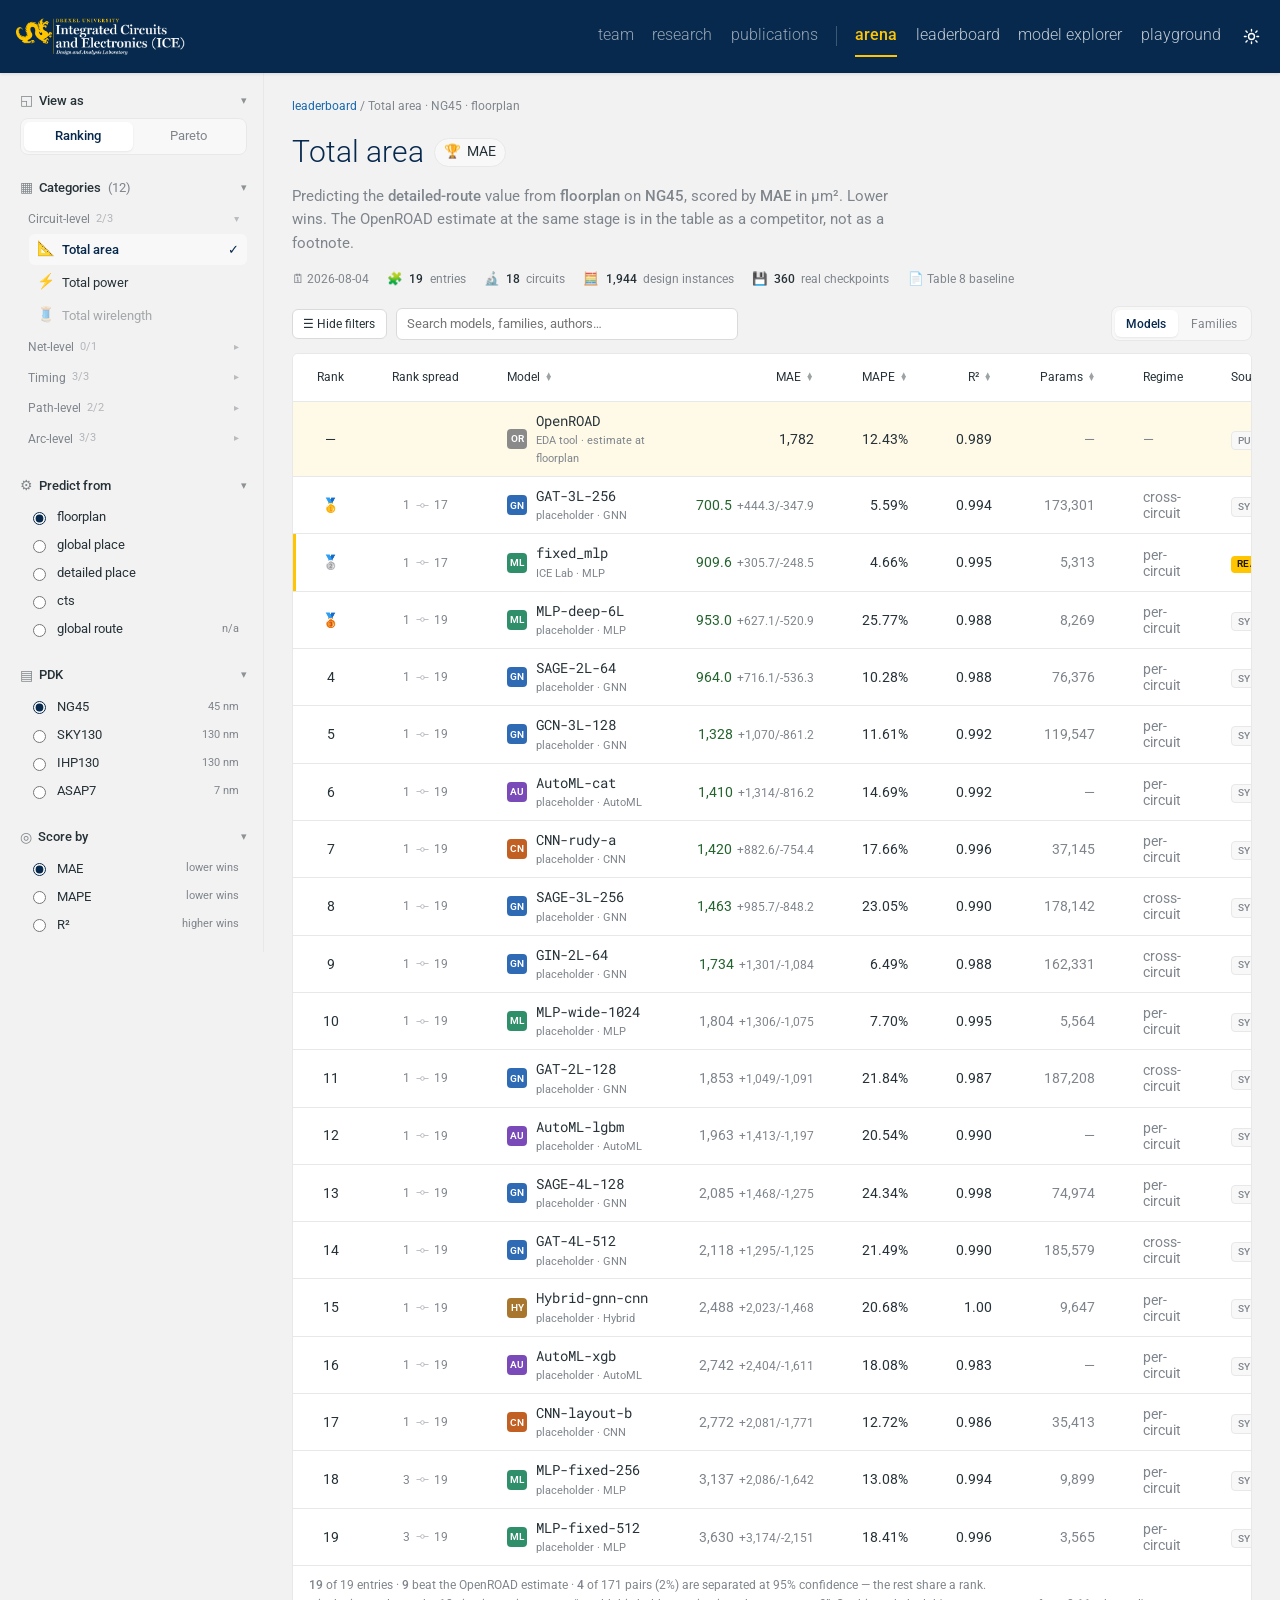
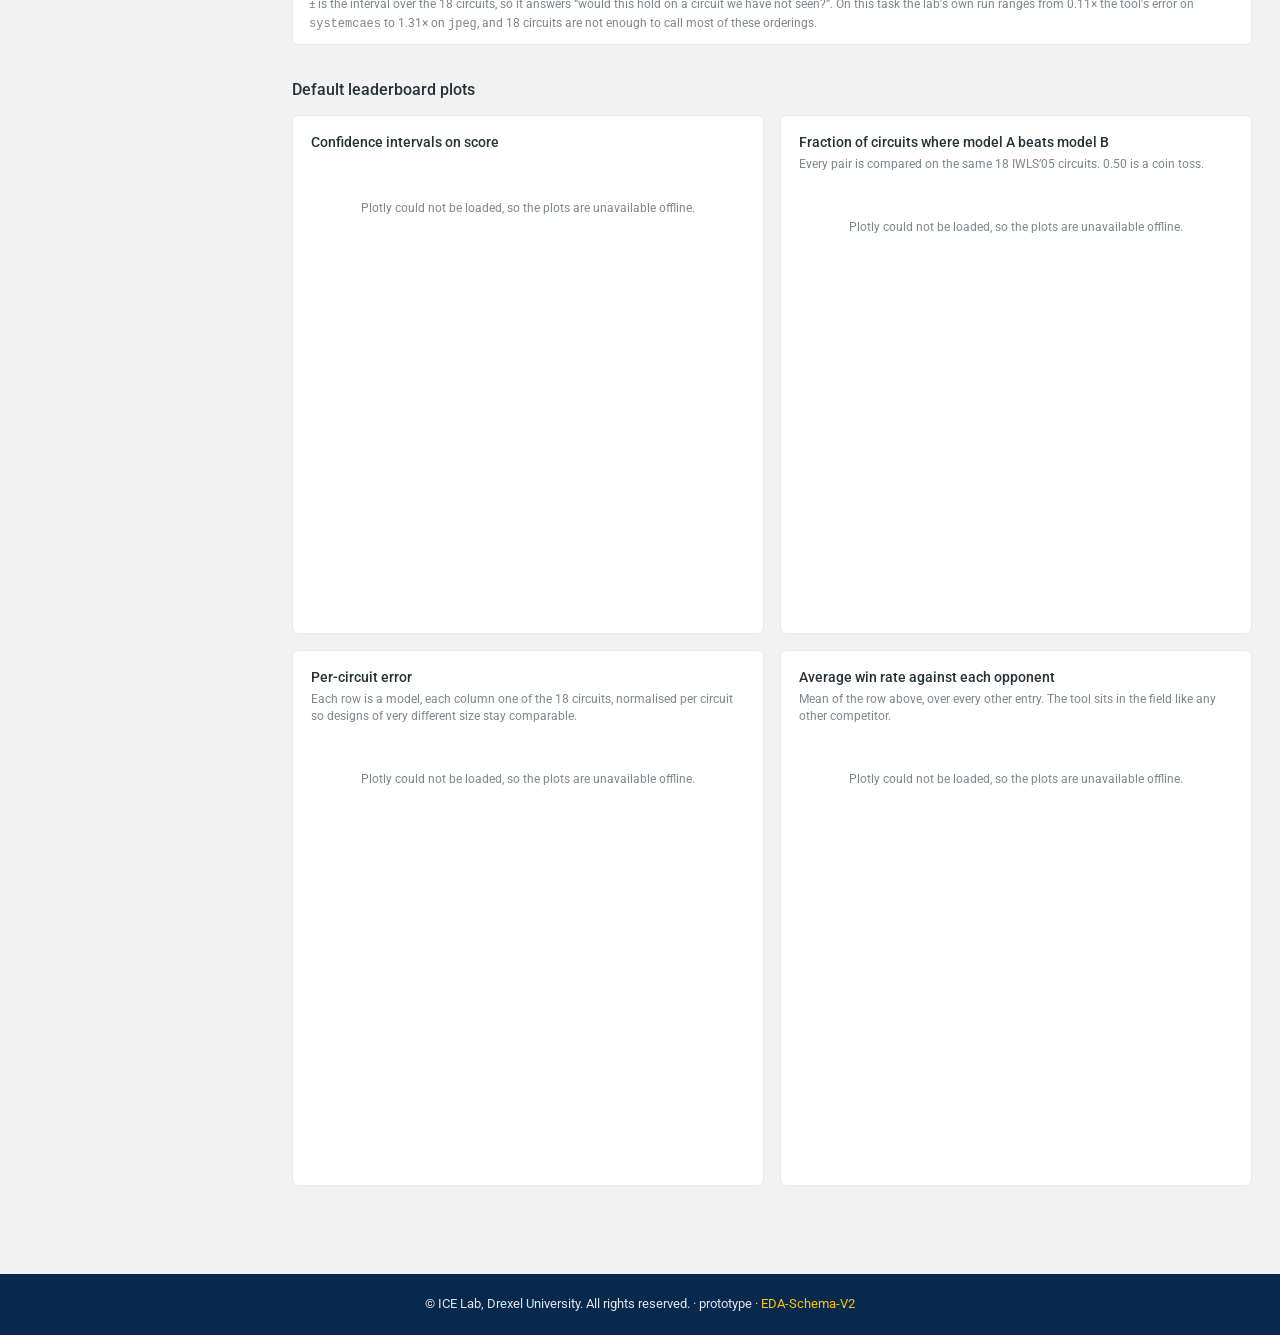
==== commit ab5daab0: "Close the measurable gaps against arena, minus the palette temperature Measured both pages with the " ====
--- a/arena.html
+++ b/arena.html
@@ -9,7 +9,7 @@
 <link rel="icon" href="data:image/svg+xml,<svg xmlns='http://www.w3.org/2000/svg' viewBox='0 0 32 32'><rect width='32' height='32' rx='6' fill='%2307294D'/><text x='16' y='23' font-family='Roboto,Arial' font-size='18' fill='%23fec500' text-anchor='middle'>E</text></svg>">
 <link rel="preconnect" href="https://fonts.googleapis.com">
 <link rel="preconnect" href="https://fonts.gstatic.com" crossorigin>
-<link rel="stylesheet" href="https://fonts.googleapis.com/css?family=Roboto:300,400,500,700|Roboto+Slab:100,300,400,500,700|Material+Icons&display=swap">
+<link rel="stylesheet" href="https://fonts.googleapis.com/css?family=Roboto:300,400,500,700|Roboto+Mono:400,500|Roboto+Slab:100,300,400,500,700|Material+Icons&display=swap">
 <link rel="stylesheet" href="theme.css">
 <script src="theme.js"></script>
 <script src="https://cdn.plot.ly/plotly-cartesian-2.35.2.min.js" charset="utf-8"></script>
@@ -27,6 +27,10 @@
        body-xxs  10/12    body-xs  12/16    body-sm  14/20    body-base 16/24
    =========================================================================== */
 
+/* Arena runs a 16px/400 base, not 15px/300; at 15px/300 the page reads thinner
+   and smaller than the thing we are copying. Scoped here so the other pages
+   keep the ICE site's own body setting until this is merged. */
+body { font-size: 16px; font-weight: 400; }
 .body-xxs { font-size: .625rem; line-height: .75rem; }
 .body-xs  { font-size: .75rem;  line-height: 1rem; }
 .body-sm  { font-size: .875rem; line-height: 1.25rem; }
@@ -48,7 +52,23 @@
 
 .railsec { margin-bottom: 1.5rem; }
 .railhd { display: flex; align-items: center; gap: .4rem; margin-bottom: .6rem;
-  font-size: .8rem; font-weight: 500; color: var(--global-text-color); }
+  font-size: .8rem; font-weight: 500; color: var(--global-text-color);
+  width: 100%; background: none; border: 0; cursor: pointer; font-family: inherit;
+  padding: 0; text-align: left; }
+.railhd .chev { margin-left: auto; opacity: .5; font-size: .7rem; transition: transform .15s; }
+.railsec.closed .chev { transform: rotate(-90deg); }
+.railsec.closed .railbody { display: none; }
+/* nested task families, the way arena nests Technology > HTML */
+.grp { margin-bottom: .1rem; }
+.grphd { display: flex; align-items: center; gap: .4rem; width: 100%; font: inherit;
+  font-size: .78rem; padding: .28rem .5rem; border: 0; background: none; cursor: pointer;
+  color: var(--global-text-color-light); border-radius: 6px; text-align: left; }
+.grphd:hover { background: var(--global-card-bg-color); color: var(--global-text-color); }
+.grphd .ct { font-size: .66rem; opacity: .55; font-variant-numeric: tabular-nums; }
+.grphd .gchev { margin-left: auto; opacity: .5; font-size: .65rem; transition: transform .15s; }
+.grp.open .gchev { transform: rotate(90deg); }
+.grp .cats { display: none; padding-left: .55rem; }
+.grp.open .cats { display: flex; }
 .railhd .ico { opacity: .55; font-size: .85rem; }
 .railhd .ct { color: var(--global-text-color-light); font-weight: 400; }
 
@@ -126,17 +146,22 @@
   background: var(--global-bg-color); overflow: hidden; }
 .tscroll { overflow-x: auto; }
 table.lb { width: 100%; border-collapse: collapse; table-layout: auto; }
-table.lb thead th { background: var(--global-bg-color); font-size: .75rem; font-weight: 500;
-  color: var(--global-text-color-light); text-align: left; white-space: nowrap;
-  padding: .85rem 1rem; border-bottom: 1px solid var(--global-divider-color); }
+/* arena does not grey its headers out: th and td are the same colour and the
+   same weight, so the header row reads as content rather than as a form label */
+table.lb thead th { background: var(--global-bg-color); font-size: .75rem; font-weight: 400;
+  color: var(--global-text-color); text-align: left; white-space: nowrap;
+  padding: .875rem 1.5rem; border-bottom: 1px solid var(--global-divider-color); }
 table.lb th.sortable { cursor: pointer; user-select: none; }
 table.lb th.sortable:hover { color: var(--global-text-color); }
-table.lb th .caret { opacity: .35; margin-left: .25rem; }
+table.lb th .caret { display: inline-flex; flex-direction: column; line-height: .5;
+  margin-left: .3rem; vertical-align: middle; font-size: .5rem; opacity: .45; }
+table.lb th .caret i { font-style: normal; }
+table.lb th .caret .on { opacity: 1; color: var(--global-theme-color); }
 table.lb th.act { color: var(--global-theme-color); }
 table.lb th.act .caret { opacity: 1; }
 table.lb th.rt, table.lb td.rt { text-align: right; }
 table.lb th.ct, table.lb td.ct { text-align: center; }
-table.lb tbody td { font-size: .875rem; padding: .5rem 1rem; vertical-align: middle;
+table.lb tbody td { font-size: .875rem; padding: .5rem 1.5rem; vertical-align: middle;
   border-bottom: 1px solid var(--global-divider-color); }
 table.lb tbody tr { transition: background .12s; }
 table.lb tbody tr:hover { background: var(--global-card-bg-color); }
@@ -151,9 +176,9 @@
 .spread { display: flex; align-items: center; justify-content: center; gap: .3rem;
   font-size: .78rem; color: var(--global-text-color-light); font-variant-numeric: tabular-nums; }
 .spread svg { opacity: .55; }
-.mcell { display: flex; align-items: center; gap: .55rem; min-width: 0; }
-.mname { font-family: var(--global-font-mono); font-size: .84rem; color: var(--global-text-color);
-  white-space: nowrap; }
+.mcell { display: flex; align-items: center; gap: .55rem; min-width: 0; min-height: 36px; }
+.mname { font-family: "Roboto Mono", var(--global-font-mono); font-size: .875rem;
+  color: var(--global-text-color); white-space: nowrap; }
 .msub { font-size: .7rem; color: var(--global-text-color-light); }
 .fam { width: 20px; height: 20px; border-radius: 4px; flex: none; display: grid;
   place-items: center; font-size: .6rem; font-weight: 600; color: #fff; }
@@ -224,33 +249,34 @@
 
   <!-- ============ filter rail ============ -->
   <aside class="rail" id="rail">
-    <div class="railsec">
-      <div class="railhd"><span class="ico">◱</span> View as</div>
-      <div class="seg" id="viewseg">
-        <button data-view="ranking" aria-selected="true">Ranking</button>
-        <button data-view="pareto" aria-selected="false">Pareto</button>
+    <div class="railsec" data-sec="view">
+      <button class="railhd"><span class="ico">◱</span> View as<span class="chev">▾</span></button>
+      <div class="railbody">
+        <div class="seg" id="viewseg">
+          <button data-view="ranking" aria-selected="true">Ranking</button>
+          <button data-view="pareto" aria-selected="false">Pareto</button>
+        </div>
       </div>
     </div>
 
-    <div class="railsec">
-      <div class="railhd"><span class="ico">▦</span> Categories <span class="ct" id="catct"></span></div>
-      <div class="cats" id="cats"></div>
-      <button class="more" id="catmore">+ View more</button>
+    <div class="railsec" data-sec="cats">
+      <button class="railhd"><span class="ico">▦</span> Categories <span class="ct" id="catct"></span><span class="chev">▾</span></button>
+      <div class="railbody"><div id="cats"></div></div>
     </div>
 
-    <div class="railsec">
-      <div class="railhd"><span class="ico">⚙</span> Predict from</div>
-      <div id="stageopts"></div>
+    <div class="railsec" data-sec="stage">
+      <button class="railhd"><span class="ico">⚙</span> Predict from<span class="chev">▾</span></button>
+      <div class="railbody"><div id="stageopts"></div></div>
     </div>
 
-    <div class="railsec">
-      <div class="railhd"><span class="ico">▤</span> PDK</div>
-      <div id="pdkopts"></div>
+    <div class="railsec" data-sec="pdk">
+      <button class="railhd"><span class="ico">▤</span> PDK<span class="chev">▾</span></button>
+      <div class="railbody"><div id="pdkopts"></div></div>
     </div>
 
-    <div class="railsec">
-      <div class="railhd"><span class="ico">◎</span> Score by</div>
-      <div id="metricopts"></div>
+    <div class="railsec" data-sec="metric">
+      <button class="railhd"><span class="ico">◎</span> Score by<span class="chev">▾</span></button>
+      <div class="railbody"><div id="metricopts"></div></div>
     </div>
   </aside>
 
@@ -352,6 +378,14 @@
   ["cell_arc_delay","Cell arc delay","ns","🔲"],
   ["cell_arc_slew","Cell arc slew","ns","🌊"]];
 
+/* the paper's own taxonomy, which gives the rail the nesting arena has */
+const GROUPS = [
+  ["Circuit-level", ["total_area","total_power","total_wirelength"]],
+  ["Net-level",     ["interconnect_length"]],
+  ["Timing",        ["worst_arrival_time","worst_slack","total_negative_slack"]],
+  ["Path-level",    ["timing_path_arrival_time","timing_path_slack"]],
+  ["Arc-level",     ["net_arc_delay","cell_arc_delay","cell_arc_slew"]]];
+
 const HIGHER = new Set(["R²","TPR","TNR"]);
 const FAMCOL = {GNN:"#2f6bb5", MLP:"#2f8f6b", CNN:"#c25f22", AutoML:"#7a4bb8",
                 Hybrid:"#a8762c", Tool:"#8a8a8a"};
@@ -480,11 +514,52 @@
    cannot be separated statistically share a rank.
    =================================================================== */
 const Z = 1.96;
+
+/* Bootstrap over circuits, which is what FastChat does over battles: resample
+   the 18 circuits with replacement, recompute the score, read the 2.5th and
+   97.5th percentiles off the distribution. The interval comes out asymmetric,
+   because the per-circuit ratios are skewed — one bad circuit costs more than
+   one good circuit gains — and arena reports it that way, +9/-9 rather than
+   ±9. Seeded per entry, so no figure moves between renders. */
+function mulberry32(a) { return function () { a |= 0; a = a + 0x6D2B79F5 | 0;
+  let t = Math.imul(a ^ a >>> 15, 1 | a); t = t + Math.imul(t ^ t >>> 7, 61 | t) ^ t;
+  return ((t ^ t >>> 14) >>> 0) / 4294967296; }; }
+function hash32(str) { let x = 2166136261;
+  for (let i = 0; i < str.length; i++) { x ^= str.charCodeAt(i); x = Math.imul(x, 16777619); }
+  return x >>> 0; }
+const R_BOOT = 600;
+function bootstrapCI(t, m, p, s, n, agg) {
+  const raw = perCircuit(t, m, p, s, n);
+  let unit = raw.filter(isFinite), scale = 1;
+  if (ABSOLUTE(m)) {                        // normalise away circuit size first
+    const ref = perCircuit(t, m, p, s, "__baseline__");
+    const rat = raw.map((x, i) => isFinite(x) && isFinite(ref[i]) && ref[i] !== 0 ? x / ref[i] : null)
+                   .filter(x => x !== null);
+    if (rat.length > 2) {
+      const mu = rat.reduce((a, b) => a + b, 0) / rat.length;
+      if (mu) { unit = rat; scale = agg / mu; }
+    }
+  }
+  if (unit.length < 3) return { lo: agg, hi: agg };
+  const rnd = mulberry32(hash32(t + m + p + s + n));
+  const means = new Array(R_BOOT);
+  for (let b = 0; b < R_BOOT; b++) {
+    let acc = 0;
+    for (let k = 0; k < unit.length; k++) acc += unit[(rnd() * unit.length) | 0];
+    means[b] = acc / unit.length * scale;
+  }
+  means.sort((a, b) => a - b);
+  const q = f => means[Math.min(R_BOOT - 1, Math.max(0, Math.round(f * (R_BOOT - 1))))];
+  return { lo: q(0.025), hi: q(0.975) };
+}
+
 function buildRows(t, p, s, metric) {
   const names = (isRealTask(t) ? [RM] : []).concat(SYNTH);
   const rows = names.map(n => {
     const v = modelVal(t, metric, p, s, n), se = seOf(t, metric, p, s, n);
-    return Object.assign({ n, fam: famOf(n), v, se, lo: v - Z * se, hi: v + Z * se,
+    const ci = bootstrapCI(t, metric, p, s, n, v);
+    return Object.assign({ n, fam: famOf(n), v, se, lo: ci.lo, hi: ci.hi,
+      up: ci.hi - v, dn: v - ci.lo,
       vals: {}, series: perCircuit(t, metric, p, s, n) }, meta(n, t));
   });
   metricsOf(t).forEach(m => rows.forEach(r => { r.vals[m] = modelVal(t, m, p, s, r.n); }));
@@ -524,7 +599,7 @@
    =================================================================== */
 const state = { task: "total_area", pdk: "ng45", stage: 0, metric: "MAE",
   view: "ranking", group: "models", search: "", sort: null, asc: null,
-  catsOpen: false };
+  openGroups: new Set() };
 
 const $ = id => document.getElementById(id);
 const taskDef = () => TASKS.find(x => x[0] === state.task);
@@ -551,22 +626,34 @@
    Rail
    =================================================================== */
 function drawRail() {
-  const shown = state.catsOpen ? TASKS : TASKS.slice(0, 8);
+  /* categories nest by the paper's taxonomy, the way arena nests its own */
   $("catct").textContent = "(" + TASKS.length + ")";
-  $("cats").innerHTML = shown.map(([id, label, , emo]) => {
-    const dead = !taskLive(id, state.pdk, state.stage);
-    return `<button class="cat${dead ? " void" : ""}" data-task="${id}"
-      aria-selected="${state.task === id}"${dead ? " disabled" : ""}
-      title="${dead ? "Nothing scoreable here at this stage" : label}">
-      <span class="emo">${emo}</span><span>${label}</span><span class="tick">✓</span></button>`;
+  $("cats").innerHTML = GROUPS.map(([g, ids]) => {
+    const open = state.openGroups.has(g) || ids.includes(state.task);
+    const live = ids.filter(id => taskLive(id, state.pdk, state.stage)).length;
+    const items = ids.map(id => {
+      const [, label, , emo] = TASKS.find(x => x[0] === id);
+      const dead = !taskLive(id, state.pdk, state.stage);
+      return `<button class="cat${dead ? " void" : ""}" data-task="${id}"
+        aria-selected="${state.task === id}"${dead ? " disabled" : ""}
+        title="${dead ? "Nothing scoreable here at this stage" : label}">
+        <span class="emo">${emo}</span><span>${label}</span><span class="tick">✓</span></button>`;
+    }).join("");
+    return `<div class="grp${open ? " open" : ""}" data-grp="${g}">
+      <button class="grphd"><span>${g}</span>
+        <span class="ct">${live}/${ids.length}</span><span class="gchev">▸</span></button>
+      <div class="cats">${items}</div></div>`;
   }).join("");
   $("cats").querySelectorAll("[data-task]").forEach(b => b.onclick = () => {
     state.task = b.dataset.task;
     if (!metricsOf(state.task).includes(state.metric)) state.metric = metricsOf(state.task)[0];
     state.sort = null; render();
   });
-  $("catmore").textContent = state.catsOpen ? "– View less" : "+ View more";
-  $("catmore").onclick = () => { state.catsOpen = !state.catsOpen; drawRail(); };
+  $("cats").querySelectorAll("[data-grp] .grphd").forEach(b => b.onclick = () => {
+    const g = b.parentElement.dataset.grp;
+    state.openGroups.has(g) ? state.openGroups.delete(g) : state.openGroups.add(g);
+    drawRail();
+  });
 
   $("stageopts").innerHTML = SL.map((s, i) =>
     `<label class="opt"><input type="radio" name="stg" value="${i}"
@@ -602,8 +689,10 @@
   $("title").textContent = label;
   $("chiptxt").textContent = state.metric;
   $("crumb").textContent = `${label} · ${pdkLabel} · ${SL[state.stage]}`;
+  /* only the metrics in the target's own units carry one */
+  const withUnit = ABSOLUTE(state.metric) && unit ? " in " + unit : "";
   $("lead").innerHTML = `Predicting the <b>detailed-route</b> value from <b>${SL[state.stage]}</b>
-    on <b>${pdkLabel}</b>, scored by <b>${state.metric}</b>${unit ? " in " + unit : ""}.
+    on <b>${pdkLabel}</b>, scored by <b>${state.metric}</b>${withUnit}.
     ${hi(state.metric) ? "Higher wins." : "Lower wins."} The OpenROAD estimate at the same stage
     is in the table as a competitor, not as a footnote.`;
 
@@ -675,7 +764,7 @@
     const act = state.sort === c.k;
     return `<th class="${c.cls}${c.sortable ? " sortable" : ""}${act ? " act" : ""}"
       ${c.sortable ? `data-sort="${c.k}"` : ""} ${c.tip ? `title="${c.tip}"` : ""}>${c.t}${
-      c.sortable ? `<span class="caret">${act ? (state.asc ? "↑" : "↓") : "↕"}</span>` : ""}</th>`;
+      c.sortable ? `<span class="caret"><i class="${act && state.asc ? "on" : ""}">▲</i><i class="${act && !state.asc ? "on" : ""}">▼</i></span>` : ""}</th>`;
   }).join("") + "</tr>";
   $("lbhead").querySelectorAll("[data-sort]").forEach(th => th.onclick = () => {
     const k = th.dataset.sort;
@@ -706,7 +795,7 @@
         <span class="fam" style="background:${FAMCOL[r.fam]}">${r.fam.slice(0, 2).toUpperCase()}</span>
         <div><div class="mname">${r.n}</div>
         <div class="msub">${r.sub || (r.org + " · " + r.fam)}</div></div></div></td>
-      <td class="rt"><span class="val ${w ? "win" : "lose"}">${fmt(r.v, state.metric)}</span><span class="pm">±${nf(Z * r.se)}</span></td>` +
+      <td class="rt"><span class="val ${w ? "win" : "lose"}">${fmt(r.v, state.metric)}</span><span class="pm">+${nf(r.up)}/-${nf(r.dn)}</span></td>` +
       cols.filter(c => c.k.startsWith("m:")).map(c => {
         const m = c.k.slice(2);
         return `<td class="rt val">${fmt(r.vals[m], m)}</td>`; }).join("") +
@@ -787,19 +876,23 @@
 
   /* 1 — score with its confidence interval, the arena signature plot */
   $("p1t").textContent = `Confidence intervals on ${m}`;
-  $("p1c").textContent = `${m} for each entry with a 95% interval over the ${CIRCUITS().length} `
-    + `circuits. Overlapping intervals mean the order between two entries is not resolved.`;
+  $("p1c").textContent = `${m} for each entry, with a 95% bootstrap interval over the `
+    + `${CIRCUITS().length} circuits — resampled with replacement, the way the arena does it over `
+    + `battles. The interval is asymmetric because one bad circuit costs more than one good one `
+    + `gains. Overlapping intervals mean the order between two entries is not resolved.`;
   Plotly.react($("p1"), [{
     type: "scatter", mode: "markers", x: top.map(r => r.n), y: top.map(r => r.v),
-    error_y: { type: "data", array: top.map(r => Z * r.se), visible: true,
+    error_y: { type: "data", array: top.map(r => r.up), arrayminus: top.map(r => r.dn),
+      visible: true, symmetric: false,
       color: t.accent, thickness: 1.4, width: 4, opacity: .6 },
     marker: { size: 7, color: top.map(r => r.real ? t.gold : t.accent),
       line: { color: t.dark ? "#001d36" : "#fff", width: 1 }, symbol: "circle" },
     text: top.map(r => `${r.n}<br>${m}: ${fmt(r.v, m)}<br>` +
-      `Upper: ${fmt(r.hi, m)}<br>Lower: ${fmt(r.lo, m)}<br>Rank ${r.rankBest}–${r.rankWorst}`),
+      `Upper bound: ${fmt(r.hi, m)}<br>Lower bound: ${fmt(r.lo, m)}<br>` +
+      `Rank ${r.rankBest}–${r.rankWorst}`),
     hoverinfo: "text"
   }], Object.assign(BASE_LAYOUT(t), {
-    yaxis: Object.assign(BASE_LAYOUT(t).yaxis, { title: { text: m + (unit ? ` (${unit})` : ""), font: { size: 11 } } }),
+    yaxis: Object.assign(BASE_LAYOUT(t).yaxis, { title: { text: m + (ABSOLUTE(m) && unit ? ` (${unit})` : ""), font: { size: 11 } } }),
     xaxis: Object.assign(BASE_LAYOUT(t).xaxis, { title: { text: "" }, tickangle: -55 }),
     shapes: isFinite(bv) ? [{ type: "line", xref: "paper", x0: 0, x1: 1, y0: bv, y1: bv,
       line: { color: t.gold, width: 2, dash: "dash" } }] : [],
@@ -903,7 +996,7 @@
       title: { text: "parameters (log)", font: { size: 11 } },
       tickfont: { size: 10, color: t.font.color } }),
     yaxis: Object.assign(BASE_LAYOUT(t).yaxis, {
-      title: { text: m + (unit ? ` (${unit})` : ""), font: { size: 11 } },
+      title: { text: m + (ABSOLUTE(m) && unit ? ` (${unit})` : ""), font: { size: 11 } },
       tickfont: { size: 10, color: t.font.color } }),
     shapes: isFinite(bv) ? [{ type: "line", xref: "paper", x0: 0, x1: 1, y0: bv, y1: bv,
       line: { color: t.gold, width: 2, dash: "dash" } }] : [],
@@ -947,6 +1040,8 @@
   drawTable(ROWS);
 });
 $("srch").oninput = e => { state.search = e.target.value; drawTable(ROWS); };
+document.querySelectorAll(".railsec > .railhd").forEach(h => h.onclick = () =>
+  h.parentElement.classList.toggle("closed"));
 $("togglerail").onclick = () => {
   const r = $("rail"); r.classList.toggle("hidden");
   $("togglerail").textContent = r.classList.contains("hidden") ? "☰ Show filters" : "☰ Hide filters";
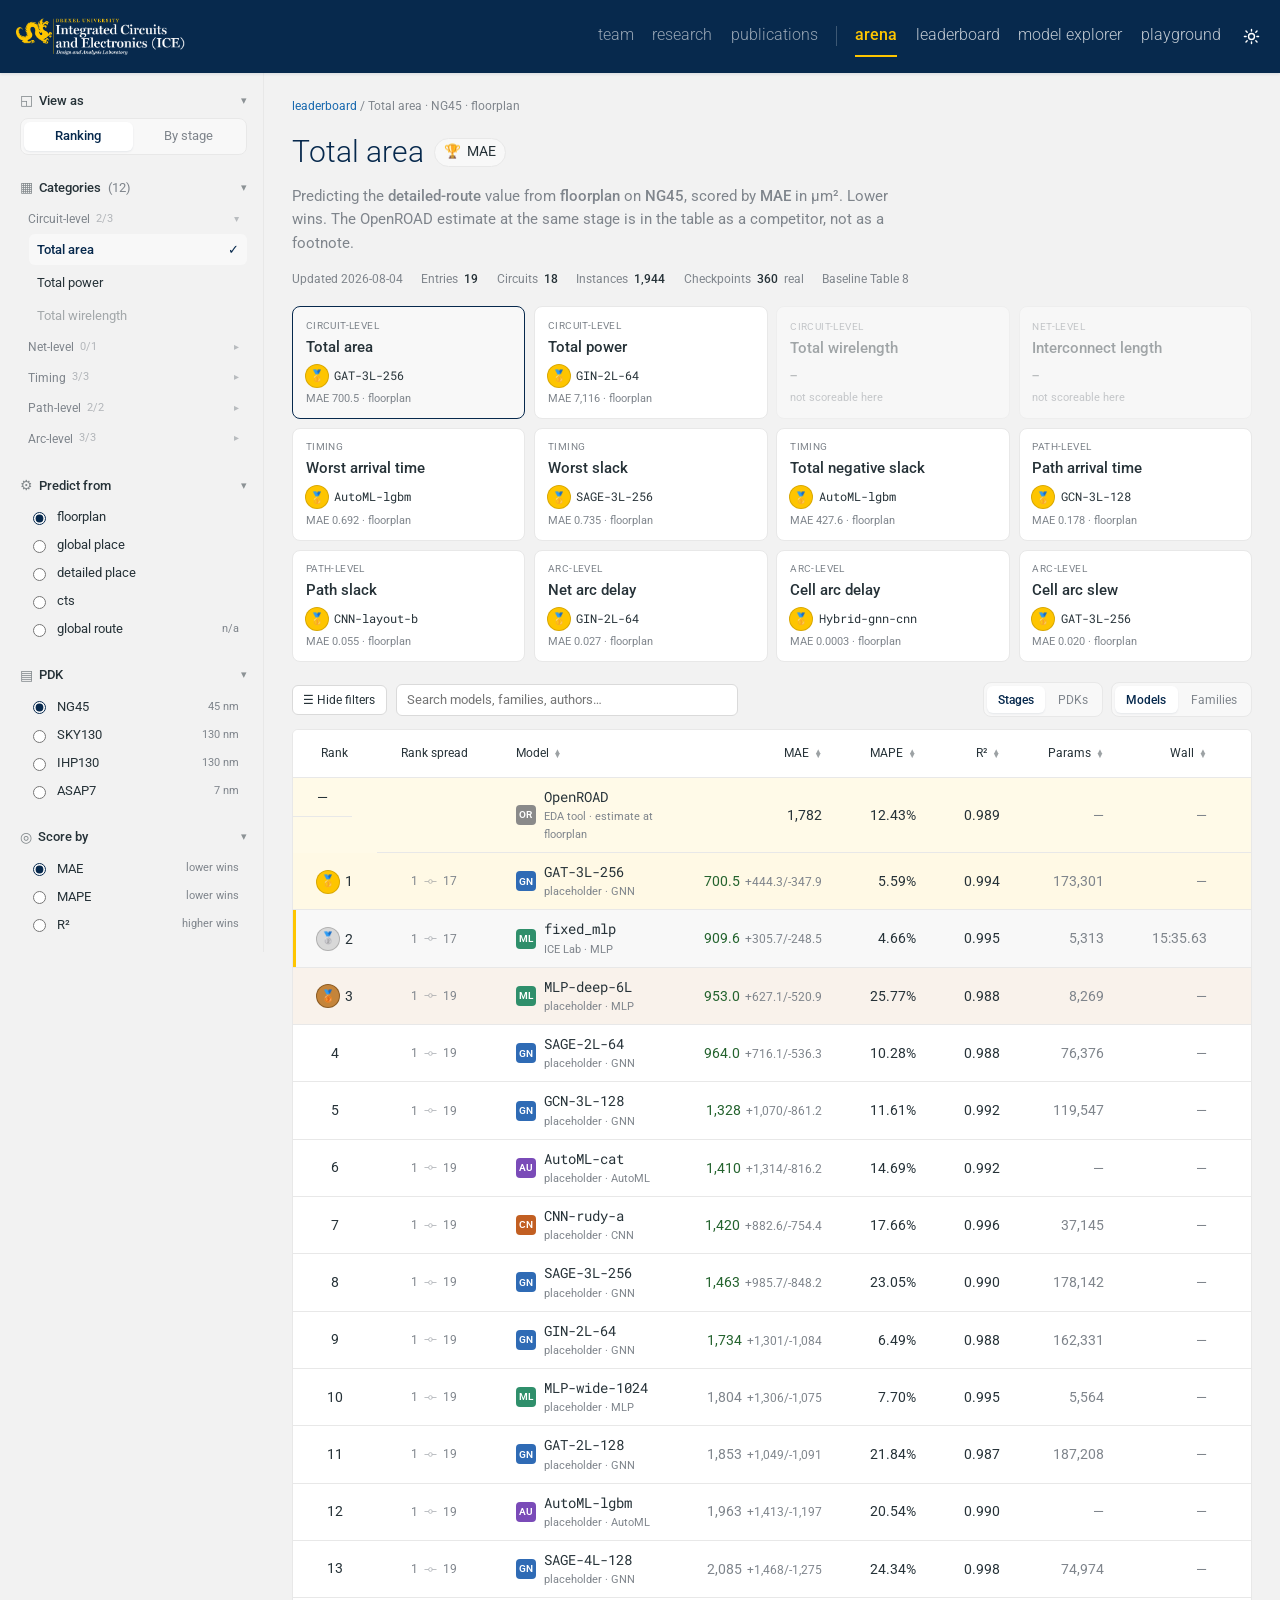
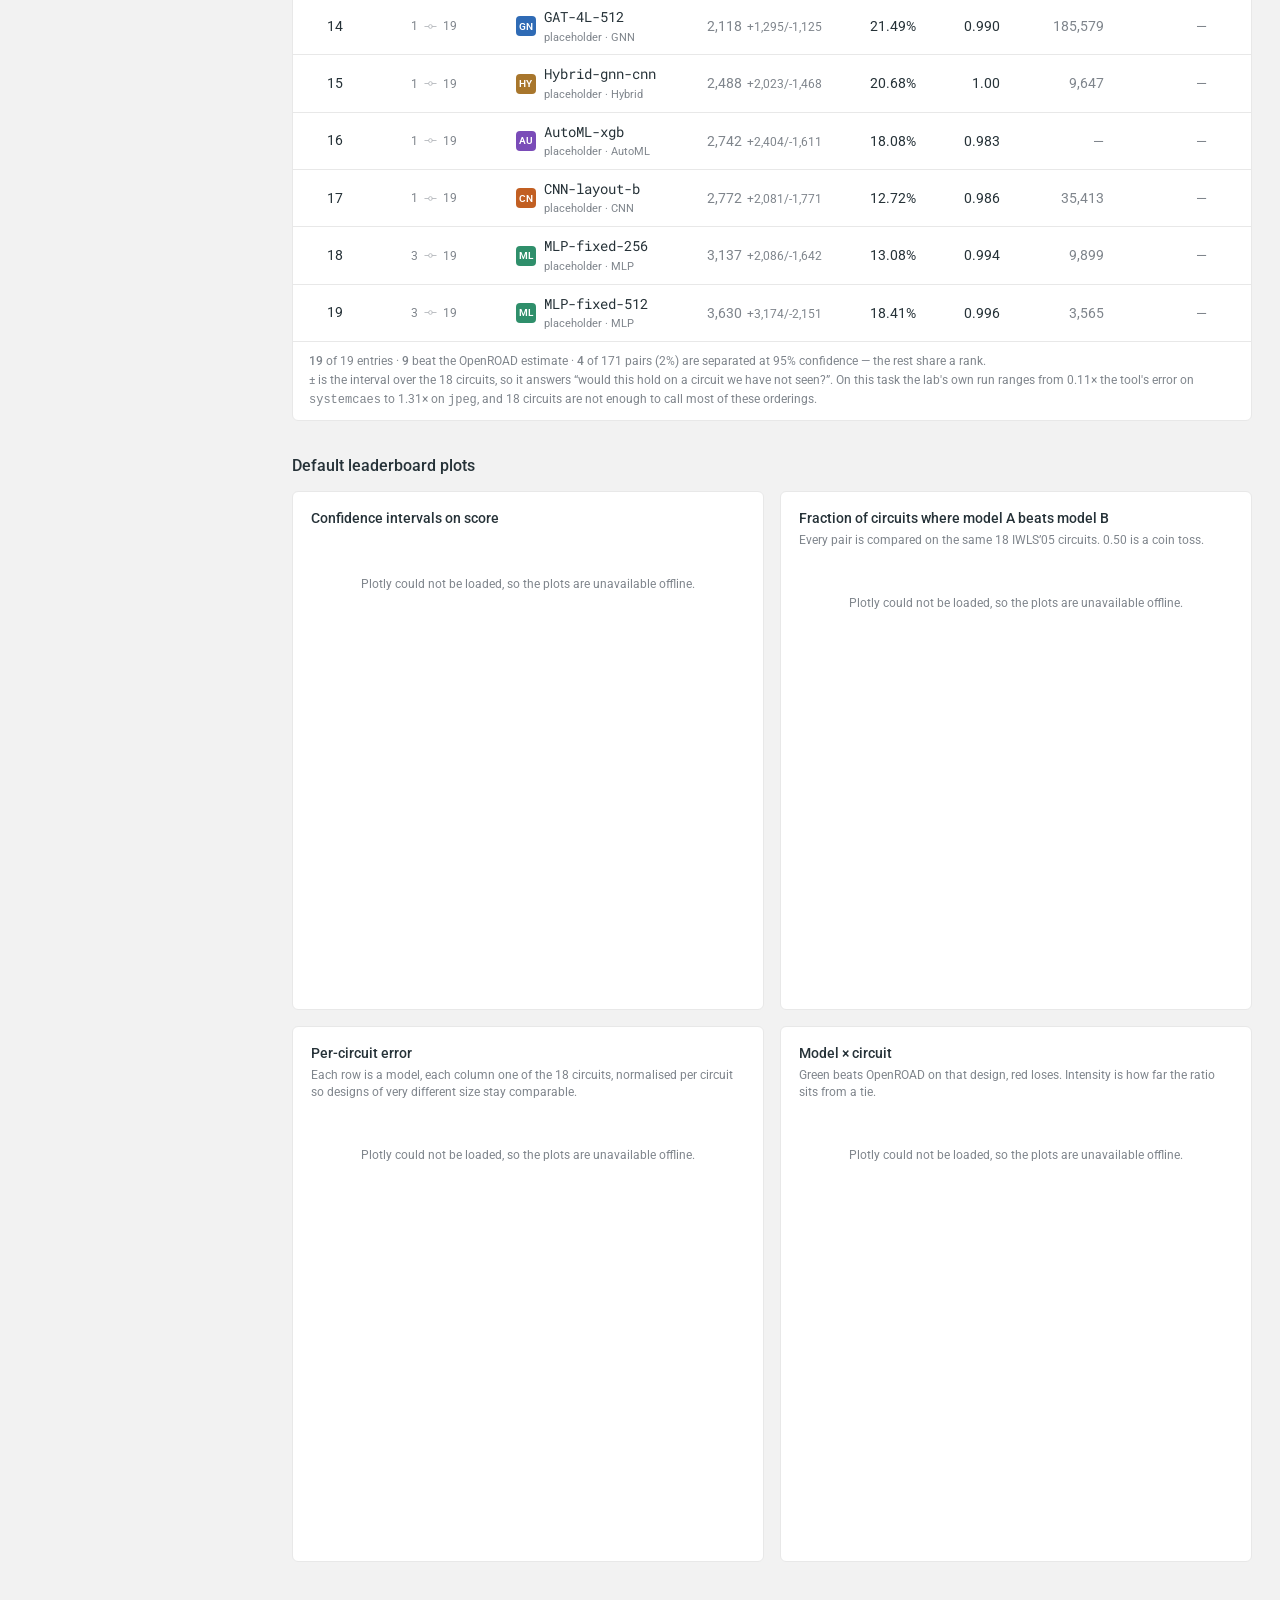
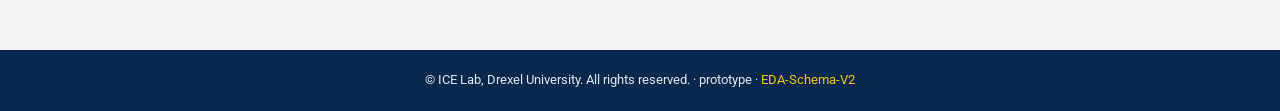
==== commit 71cc31e0: "Replace Pareto with metric-vs-stage and add Arena ranking chrome. Parameter count is the wrong trade" ====
--- a/arena.html
+++ b/arena.html
@@ -93,7 +93,6 @@
 .cat:hover { background: var(--global-card-bg-color); }
 .cat[aria-selected="true"] { background: var(--global-card-bg-color);
   color: var(--global-theme-color); font-weight: 500; }
-.cat .emo { font-size: .9rem; line-height: 1; width: 1.1rem; text-align: center; }
 .cat .tick { margin-left: auto; color: var(--global-theme-color); opacity: 0; }
 .cat[aria-selected="true"] .tick { opacity: 1; }
 .cat.void { opacity: .38; cursor: not-allowed; }
@@ -170,8 +169,19 @@
 table.lb tbody tr.base:hover { background: color-mix(in srgb, var(--md-secondary) 14%, transparent); }
 table.lb tbody tr.isreal td:first-child { box-shadow: inset 3px 0 0 var(--md-secondary); }
 
-.rk { font-variant-numeric: tabular-nums; font-size: .9rem; }
-.medal { font-size: .95rem; }
+.rk { font-variant-numeric: tabular-nums; font-size: .9rem;
+  display: inline-flex; align-items: center; justify-content: center; gap: .35rem; }
+.medal { display: inline-grid; place-items: center; width: 22px; height: 22px;
+  border-radius: 50%; font-size: .72rem; line-height: 1; flex: none; }
+.medal--1 { background: #fec500; box-shadow: 0 0 0 1px #d9a800; }
+.medal--2 { background: #d8d8d8; box-shadow: 0 0 0 1px #b0b0b0; }
+.medal--3 { background: #c4843a; box-shadow: 0 0 0 1px #8a5a22; }
+table.lb tbody tr.pod1 { background: color-mix(in srgb, #fec500 10%, transparent); }
+table.lb tbody tr.pod2 { background: color-mix(in srgb, #c5c5c5 12%, transparent); }
+table.lb tbody tr.pod3 { background: color-mix(in srgb, #c4843a 10%, transparent); }
+table.lb tbody tr.pod1:hover { background: color-mix(in srgb, #fec500 16%, transparent); }
+table.lb tbody tr.pod2:hover { background: color-mix(in srgb, #c5c5c5 18%, transparent); }
+table.lb tbody tr.pod3:hover { background: color-mix(in srgb, #c4843a 16%, transparent); }
 /* rank interval — Arena's "1 —o— 4" glyph */
 .spread { display: flex; align-items: center; justify-content: center; gap: .3rem;
   font-size: .78rem; color: var(--global-text-color-light); font-variant-numeric: tabular-nums; }
@@ -216,7 +226,36 @@
 .pareto { border: 1px solid var(--global-divider-color); border-radius: 6px;
   background: var(--global-bg-color); padding: 1rem 1.1rem 1.1rem; }
 .pareto h3 { font-size: .85rem; font-weight: 500; margin: 0 0 .15rem; }
-#paretobox { width: 100%; height: 560px; }
+#stagebox { width: 100%; height: 480px; }
+
+/* overview hub — Arena's category snapshot cards, before the dense table */
+.hub { display: grid; grid-template-columns: repeat(auto-fill, minmax(188px, 1fr));
+  gap: .55rem; margin: 0 0 1.25rem; }
+.hubcard { font: inherit; text-align: left; cursor: pointer;
+  border: 1px solid var(--global-divider-color); border-radius: 8px;
+  background: var(--global-bg-color); padding: .65rem .8rem; color: inherit; }
+.hubcard:hover { border-color: var(--global-theme-color); }
+.hubcard[aria-current="true"] { border-color: var(--global-theme-color);
+  background: var(--global-card-bg-color); }
+.hubcard.dead { opacity: .4; cursor: not-allowed; }
+.hubcard .hgrp { font-size: .62rem; letter-spacing: .04em; text-transform: uppercase;
+  color: var(--global-text-color-light); }
+.hubcard .hname { font-size: .92rem; font-weight: 500; margin: .12rem 0 .35rem; }
+.hubcard .htop { display: flex; align-items: center; gap: .4rem;
+  font-family: "Roboto Mono", var(--global-font-mono); font-size: .78rem; }
+.hubcard .hscore { font-size: .7rem; color: var(--global-text-color-light);
+  margin-top: .2rem; font-variant-numeric: tabular-nums; }
+
+/* models × stage/PDK rank matrix */
+.slicetool { display: flex; align-items: baseline; justify-content: space-between;
+  gap: .8rem; flex-wrap: wrap; margin: 0 0 .7rem; }
+.slicetool h2 { font-size: 1rem; font-weight: 500; margin: 0; }
+.mxcell { display: flex; align-items: center; justify-content: flex-end; gap: .28rem; }
+.mxcell .mdl { font-size: .85rem; }
+.mxact { background: var(--global-card-bg-color); }
+table.lb td[data-go] { cursor: pointer; }
+table.lb td[data-go]:hover { background: var(--global-card-bg-color); }
+.stageview { display: flex; flex-direction: column; gap: 1.25rem; }
 
 .foot { text-align: center; padding: 1.3rem; font-size: .8rem;
   background: var(--global-footer-bg-color); color: var(--global-footer-text-color); margin-top: 2.5rem; }
@@ -254,7 +293,7 @@
       <div class="railbody">
         <div class="seg" id="viewseg">
           <button data-view="ranking" aria-selected="true">Ranking</button>
-          <button data-view="pareto" aria-selected="false">Pareto</button>
+          <button data-view="stage" aria-selected="false">By stage</button>
         </div>
       </div>
     </div>
@@ -292,10 +331,16 @@
 
     <div class="meta" id="meta"></div>
 
+    <div class="hub" id="hub"></div>
+
     <div class="tbar">
       <button class="tbtn" id="togglerail">☰ Hide filters</button>
       <input class="srch" id="srch" placeholder="Search models, families, authors…">
       <div class="right">
+        <div class="seg seg--sm" id="sliceseg" hidden>
+          <button data-slice="stage" aria-selected="true">Stages</button>
+          <button data-slice="pdk" aria-selected="false">PDKs</button>
+        </div>
         <div class="seg seg--sm" id="groupseg">
           <button data-group="models" aria-selected="true">Models</button>
           <button data-group="families" aria-selected="false">Families</button>
@@ -329,20 +374,28 @@
             <div class="plotbox" id="p3"></div>
           </div>
           <div class="plotcard">
-            <h3>Average win rate against each opponent</h3>
-            <p class="cap">Mean of the row above, over every other entry. The tool sits in the field like
-              any other competitor.</p>
+            <h3 id="p4t">Model × circuit</h3>
+            <p class="cap" id="p4c">Green beats OpenROAD on that design, red loses. Intensity is how far
+              the ratio sits from a tie.</p>
             <div class="plotbox" id="p4"></div>
           </div>
         </div>
       </section>
     </div>
 
-    <div id="paretoview" style="display:none">
+    <div id="stageview" class="stageview" style="display:none">
+      <div class="slicetool">
+        <h2 id="slicetitle">Rank across stages</h2>
+        <p class="cap" id="slicecap" style="margin:0;font-size:.78rem;color:var(--global-text-color-light)"></p>
+      </div>
+      <div class="tablecard">
+        <div class="tscroll"><table class="lb" id="slicetbl"><thead id="slicehead"></thead><tbody id="slicebody"></tbody></table></div>
+        <div class="foot-note" id="slicefoot"></div>
+      </div>
       <div class="pareto">
-        <h3 id="pt">Accuracy against cost</h3>
+        <h3 id="pt">Metric across stages</h3>
         <p class="cap" id="pc"></p>
-        <div id="paretobox"></div>
+        <div id="stagebox"></div>
       </div>
     </div>
   </main>
@@ -496,12 +549,13 @@
   if (isReal(n, t)) {
     const st = RD().stats || {}, run = RD().run(state.pdk, STAGES[state.stage]) || {};
     return { params: 5313, org: "ICE Lab", kind: "measured run", epochs: st.epochs || 25,
-      regime: "per-circuit", wall: (run.run || {}).wall || "—", real: true };
+      regime: "per-circuit", wall: (run.run || {}).wall || "—",
+      gpu: (run.run || {}).gpuMemMb || null, real: true };
   }
   const r = H(n + t + "meta");
   return { params: Math.round(PARAMS[famOf(n)] * (.6 + r * 1.9)), org: "placeholder",
     kind: "synthetic", epochs: [25,50,100,200][Math.floor(r * 4)],
-    regime: r < .72 ? "per-circuit" : "cross-circuit", wall: "—", real: false };
+    regime: r < .72 ? "per-circuit" : "cross-circuit", wall: "—", gpu: null, real: false };
 }
 
 /* ===================================================================
@@ -598,8 +652,8 @@
    State
    =================================================================== */
 const state = { task: "total_area", pdk: "ng45", stage: 0, metric: "MAE",
-  view: "ranking", group: "models", search: "", sort: null, asc: null,
-  openGroups: new Set() };
+  view: "ranking", group: "models", slice: "stage", sliceSort: null,
+  search: "", sort: null, asc: null, openGroups: new Set() };
 
 const $ = id => document.getElementById(id);
 const taskDef = () => TASKS.find(x => x[0] === state.task);
@@ -632,12 +686,12 @@
     const open = state.openGroups.has(g) || ids.includes(state.task);
     const live = ids.filter(id => taskLive(id, state.pdk, state.stage)).length;
     const items = ids.map(id => {
-      const [, label, , emo] = TASKS.find(x => x[0] === id);
+      const [, label] = TASKS.find(x => x[0] === id);
       const dead = !taskLive(id, state.pdk, state.stage);
       return `<button class="cat${dead ? " void" : ""}" data-task="${id}"
         aria-selected="${state.task === id}"${dead ? " disabled" : ""}
         title="${dead ? "Nothing scoreable here at this stage" : label}">
-        <span class="emo">${emo}</span><span>${label}</span><span class="tick">✓</span></button>`;
+        <span>${label}</span><span class="tick">✓</span></button>`;
     }).join("");
     return `<div class="grp${open ? " open" : ""}" data-grp="${g}">
       <button class="grphd"><span>${g}</span>
@@ -699,24 +753,67 @@
   const st = RD() && RD().stats || {};
   const run = RD() && RD().run(state.pdk, STAGES[state.stage]);
   $("meta").innerHTML = [
-    ["🗓", (run && (run.run || {}).evaluated || "2026-08-04").slice(0, 10)],
-    ["🧩", `<b>${rows.length}</b> entries`],
-    ["🔬", `<b>${CIRCUITS().length}</b> circuits`],
-    ["🧮", `<b>1,944</b> design instances`],
-    ["💾", `<b>${st.checkpoints || 360}</b> real checkpoints`],
-    ["📄", `Table 8 baseline`]
-  ].map(([i, t]) => `<span>${i} ${t}</span>`).join("");
+    ["Updated", (run && (run.run || {}).evaluated || "2026-08-04").slice(0, 10)],
+    ["Entries", `<b>${rows.length}</b>`],
+    ["Circuits", `<b>${CIRCUITS().length}</b>`],
+    ["Instances", `<b>1,944</b>`],
+    ["Checkpoints", `<b>${st.checkpoints || 360}</b> real`],
+    ["Baseline", `Table 8`]
+  ].map(([k, v]) => `<span>${k} ${v}</span>`).join("");
+  drawHub();
+}
+
+function hubMetric(t) {
+  const ms = metricsOf(t);
+  if (ms.includes(state.metric) && cellState(t, state.metric, state.pdk, state.stage) === "live")
+    return state.metric;
+  return ms.find(m => cellState(t, m, state.pdk, state.stage) === "live") || ms[0];
+}
+function drawHub() {
+  const grpOf = id => (GROUPS.find(([, ids]) => ids.includes(id)) || ["", []])[0];
+  $("hub").innerHTML = TASKS.map(([id, label]) => {
+    const m = hubMetric(id);
+    const live = cellState(id, m, state.pdk, state.stage) === "live";
+    const names = (isRealTask(id) ? [RM] : []).concat(SYNTH);
+    /* ranking-only, no bootstrap — the hub is a snapshot, not a claim */
+    const ranked = live
+      ? names.map(n => ({ n, v: modelVal(id, m, state.pdk, state.stage, n) }))
+          .sort((a, b) => better(a.v, b.v, m) ? -1 : 1)
+      : [];
+    const top = ranked[0];
+    return `<button class="hubcard${live ? "" : " dead"}" data-hub="${id}"
+      aria-current="${id === state.task}" ${live ? "" : "disabled"}>
+      <div class="hgrp">${grpOf(id)}</div>
+      <div class="hname">${label}</div>
+      <div class="htop">${top ? `<span class="medal medal--1" title="1st">🥇</span>
+        <span>${top.n}</span>` : "—"}</div>
+      <div class="hscore">${top && live ? `${m} ${fmt(top.v, m)} · ${SL[state.stage]}` : "not scoreable here"}</div>
+    </button>`;
+  }).join("");
+  $("hub").querySelectorAll("[data-hub]").forEach(b => b.onclick = () => {
+    state.task = b.dataset.hub;
+    if (!metricsOf(state.task).includes(state.metric)) state.metric = hubMetric(state.task);
+    state.sort = null; render();
+  });
 }
 
 const spreadSVG = `<svg width="15" height="15" viewBox="0 0 24 24" fill="none"
   stroke="currentColor" stroke-width="1.5" stroke-linecap="round" aria-hidden="true">
   <circle cx="12" cy="12" r="3"/><path d="M9 12H3"/><path d="M15 12h6"/></svg>`;
 const MED = ["🥇","🥈","🥉"];
+function medalMark(rank) {
+  if (rank < 1 || rank > 3) return "";
+  return `<span class="medal medal--${rank}" title="${["1st","2nd","3rd"][rank - 1]}">${MED[rank - 1]}</span>`;
+}
+function fmtGpu(mb) {
+  if (!mb) return "—";
+  return mb >= 1024 ? (mb / 1024).toFixed(1) + " GB" : mb + " MB";
+}
 
 const COLS = () => [
   { k: "rank",   t: "Rank",        cls: "ct",  sortable: false },
   { k: "spread", t: "Rank spread", cls: "ct",  sortable: false,
-    tip: "Best and worst rank this entry could hold once the ±95% interval on its score is taken into account" },
+    tip: "Best and worst rank this entry could hold once the 95% interval on its score is taken into account" },
   { k: "model",  t: "Model",       cls: "",    sortable: true },
   { k: "score",  t: state.metric,  cls: "rt",  sortable: true },
 ].concat(metricsOf(state.task).filter(m => m !== state.metric &&
@@ -724,6 +821,10 @@
   .map(m => ({ k: "m:" + m, t: m, cls: "rt", sortable: true })))
  .concat([
   { k: "params", t: "Params",   cls: "rt", sortable: true },
+  { k: "wall",   t: "Wall",     cls: "rt", sortable: true,
+    tip: "Train wall clock from run.log, the cost analog of Arena's price column" },
+  { k: "gpu",    t: "Peak GPU", cls: "rt", sortable: true,
+    tip: "Peak GPU memory from run.log" },
   { k: "regime", t: "Regime",   cls: "",   sortable: false },
   { k: "kind",   t: "Source",   cls: "",   sortable: false }]);
 
@@ -752,6 +853,7 @@
   if (state.sort) {
     const c = state.sort;
     const key = r => c === "model" ? r.n : c === "score" ? r.v : c === "params" ? r.params
+      : c === "wall" ? r.wall : c === "gpu" ? (r.gpu || 0)
       : c.startsWith("m:") ? r.vals[c.slice(2)] : r.v;
     list = [...list].sort((a, b) => {
       const x = key(a), y = key(b);
@@ -774,21 +876,22 @@
   });
 
   const bv = baseVal(state.task, state.metric, state.pdk, state.stage);
+  const extra = cols.filter(c => c.k.startsWith("m:")).map(c =>
+      `<td class="rt val">${fmt(baseVal(state.task, c.k.slice(2), state.pdk, state.stage), c.k.slice(2))}</td>`).join("");
   const baseRow = `<tr class="base"><td class="ct rk">—</td><td class="ct"></td>
     <td><div class="mcell"><span class="fam" style="background:${FAMCOL.Tool}">OR</span>
       <div><div class="mname">OpenROAD</div>
       <div class="msub">EDA tool · estimate at ${SL[state.stage]}</div></div></div></td>
-    <td class="rt val">${fmt(bv, state.metric)}</td>` +
-    cols.filter(c => c.k.startsWith("m:")).map(c =>
-      `<td class="rt val">${fmt(baseVal(state.task, c.k.slice(2), state.pdk, state.stage), c.k.slice(2))}</td>`).join("") +
-    `<td class="rt dim">—</td><td class="dim">—</td>
-     <td><span class="tag tag--synth">published</span></td></tr>`;
+    <td class="rt val">${fmt(bv, state.metric)}</td>${extra}
+    <td class="rt dim">—</td><td class="rt dim">—</td><td class="rt dim">—</td>
+    <td class="dim">—</td>
+    <td><span class="tag tag--synth">published</span></td></tr>`;
 
   $("lbbody").innerHTML = baseRow + list.map(r => {
     const w = better(r.v, bv, state.metric);
-    const medal = r.rank <= 3 ? MED[r.rank - 1] : "";
-    return `<tr class="${r.real ? "isreal" : ""}">
-      <td class="ct rk">${medal || r.rank}</td>
+    const pod = r.rank <= 3 ? ` pod${r.rank}` : "";
+    return `<tr class="${r.real ? "isreal" : ""}${pod}">
+      <td class="ct"><span class="rk">${medalMark(r.rank)}<span>${r.rank}</span></span></td>
       <td class="ct">${state.group === "families" ? '<span class="dim">—</span>'
         : `<div class="spread"><span>${r.rankBest}</span>${spreadSVG}<span>${r.rankWorst}</span></div>`}</td>
       <td><div class="mcell">
@@ -800,6 +903,8 @@
         const m = c.k.slice(2);
         return `<td class="rt val">${fmt(r.vals[m], m)}</td>`; }).join("") +
       `<td class="rt val dim">${r.params ? r.params.toLocaleString("en-US") : "—"}</td>
+       <td class="rt val dim">${r.wall || "—"}</td>
+       <td class="rt val dim">${fmtGpu(r.gpu)}</td>
        <td class="dim body-xs">${r.regime}</td>
        <td>${r.real ? '<span class="tag tag--real">real</span>'
                     : '<span class="tag tag--synth">synthetic</span>'}</td></tr>`;
@@ -852,6 +957,10 @@
 const DIV = t => t.dark
   ? [[0,"#8c3a30"],[.5,"#0b3d6e"],[1,"#ffce12"]]
   : [[0,"#b8453a"],[.5,"#f2f0ec"],[1,"#07294d"]];
+/* leaderboard model×circuit: lose red → tie cream → win green */
+const WINLOSE = t => t.dark
+  ? [[0,"#8c3a30"],[.5,"#0b3d6e"],[1,"#3f8a45"]]
+  : [[0,"#b8453a"],[.5,"#f2f0ec"],[1,"#3f8a45"]];
 
 const BASE_LAYOUT = t => ({
   paper_bgcolor: t.paper, plot_bgcolor: t.plotbg, font: t.font,
@@ -945,64 +1054,204 @@
     yaxis: { autorange: "reversed", tickfont: { size: 8, color: t.font.color } }
   }), CONFIG);
 
-  /* 4 — average win rate against the field */
-  const avg = top.map((r, i) => {
-    const row = W[i].filter(v => v !== null);
-    return { n: r.n, real: r.real, v: row.reduce((a, b) => a + b, 0) / (row.length || 1) };
-  }).sort((a, b) => b.v - a.v);
+  /* 4 — model × circuit: who beats OpenROAD, design by design.
+     Port of index.html chCircuits. Colour is win/lose against that circuit's
+     own OpenROAD error; intensity is |log(model/tool)| clipped at 1.2 nats. */
+  const tool = perCircuit(state.task, m, state.pdk, state.stage, "__baseline__");
+  const z = top.map(r => cs.map((c, ci) => {
+    const v = r.series[ci], b = tool[ci];
+    if (!isFinite(v) || !isFinite(b) || b === 0) return null;
+    const mag = Math.min(1, Math.abs(Math.log(Math.abs(v / b))) / 1.2);
+    return better(v, b, m) ? mag : -mag;
+  }));
+  const hover = top.map(r => cs.map((c, ci) => {
+    const v = r.series[ci], b = tool[ci];
+    if (!isFinite(v) || !isFinite(b)) return r.n + "<br>" + c;
+    const verdict = !b ? "no OpenROAD error to beat"
+      : better(v, b, m) ? "beats OpenROAD" : "loses to OpenROAD";
+    return r.n + "<br>" + c + "<br>" + m + " " + fmt(v, m)
+      + "<br>OpenROAD " + fmt(b, m) + "<br>" + verdict;
+  }));
+  $("p4t").textContent = `Model × circuit — ${m} vs OpenROAD`;
+  $("p4c").textContent = `Each cell is one of the ${cs.length} IWLS’05 designs. `
+    + `Green beats the tool on that circuit, red loses. Intensity is how far `
+    + `the ratio sits from a tie, the same encoding as the leaderboard.`;
   Plotly.react($("p4"), [{
-    type: "bar", x: avg.map(a => a.n), y: avg.map(a => a.v),
-    marker: { color: avg.map(a => a.real ? t.gold : t.accent),
-      line: { width: 0 } },
-    text: avg.map(a => (a.v * 100).toFixed(1)), textposition: "outside",
-    textfont: { size: 9, color: t.font.color },
-    hovertemplate: "%{x}<br>wins %{y:.1%} of pairings<extra></extra>"
+    type: "heatmap", z: z, x: cs, y: top.map(r => r.n),
+    colorscale: WINLOSE(t), zmin: -1, zmax: 1, xgap: 1, ygap: 1,
+    customdata: hover,
+    hovertemplate: "%{customdata}<extra></extra>",
+    colorbar: { thickness: 8, len: .6, tickvals: [-1, 0, 1],
+      ticktext: ["loses", "tie", "beats"],
+      tickfont: { size: 9, color: t.font.color }, outlinewidth: 0 }
   }], Object.assign(BASE_LAYOUT(t), {
-    yaxis: Object.assign(BASE_LAYOUT(t).yaxis, { tickformat: ".0%",
-      title: { text: "Average win rate", font: { size: 11 } } }),
-    xaxis: Object.assign(BASE_LAYOUT(t).xaxis, { tickangle: -55 })
+    margin: { l: 132, r: 14, t: 10, b: 96 },
+    xaxis: { tickangle: -55, tickfont: { size: 8, color: t.font.color } },
+    yaxis: { autorange: "reversed", tickfont: { size: 8, color: t.font.color } }
   }), CONFIG);
 }
 
-/* Pareto: accuracy against what the entry costs to build */
-function drawPareto(rows) {
-  if (typeof Plotly === "undefined") return;
-  const t = plotTheme(), m = state.metric, unit = taskDef()[2];
-  const pts = rows.filter(r => r.params > 0);
-  const bv = baseVal(state.task, m, state.pdk, state.stage);
-  /* frontier: nothing smaller is also better */
-  const front = pts.filter(r => !pts.some(o =>
-    o !== r && o.params <= r.params && better(o.v, r.v, m)))
-    .sort((a, b) => a.params - b.params);
-  $("pt").textContent = `${m} against parameter count`;
-  $("pc").innerHTML = `Down and to the left is better. The line is the frontier: entries with `
-    + `nothing both smaller and more accurate. The lab's own <b>fixed_mlp</b> is the gold point, `
-    + `at 5,313 parameters.`;
-  Plotly.react($("paretobox"), [
-    { type: "scatter", mode: "lines", x: front.map(r => r.params), y: front.map(r => r.v),
-      line: { color: t.muted, width: 1.4, dash: "dot" }, hoverinfo: "skip" },
-    { type: "scatter", mode: "markers+text", x: pts.map(r => r.params), y: pts.map(r => r.v),
-      marker: { size: pts.map(r => r.real ? 13 : 9),
-        color: pts.map(r => r.real ? t.gold : t.accent),
-        line: { color: t.dark ? "#001d36" : "#fff", width: 1.5 } },
-      text: pts.map(r => r.n), textposition: "top center",
-      textfont: { size: 8, color: t.font.color },
-      customdata: pts.map(r => [fmt(r.v, m), r.rankBest + "–" + r.rankWorst, r.kind]),
-      hovertemplate: "%{text}<br>" + m + ": %{customdata[0]}<br>params: %{x:,}<br>"
-        + "rank %{customdata[1]}<br>%{customdata[2]}<extra></extra>" }
-  ], Object.assign(BASE_LAYOUT(t), {
-    margin: { l: 74, r: 24, t: 24, b: 56 },
-    xaxis: Object.assign(BASE_LAYOUT(t).xaxis, { type: "log",
-      title: { text: "parameters (log)", font: { size: 11 } },
-      tickfont: { size: 10, color: t.font.color } }),
+/* ===================================================================
+   By stage / by PDK — rank matrix + the selected metric plotted across
+   the slice. Metric follows Score by (and the leaderboard URL).
+   =================================================================== */
+function sliceKeys() {
+  return state.slice === "pdk"
+    ? PDKS.map(([id, label]) => ({ id, label, pdk: id, stage: state.stage }))
+    : STAGES.map((id, i) => ({ id, label: SL[i], pdk: state.pdk, stage: i }));
+}
+function rankBoard(t, p, s, metric) {
+  const names = (isRealTask(t) ? [RM] : []).concat(SYNTH);
+  const rows = names.map(n => ({
+    n, fam: famOf(n), v: modelVal(t, metric, p, s, n), real: isReal(n, t)
+  })).sort((a, b) => better(a.v, b.v, metric) ? -1 : 1);
+  rows.forEach((r, i) => r.rank = i + 1);
+  return rows;
+}
+function drawStageView() {
+  const m = state.metric, unit = taskDef()[2], keys = sliceKeys();
+  const boards = keys.map(k => {
+    const live = cellState(state.task, m, k.pdk, k.stage) === "live";
+    const rows = live ? rankBoard(state.task, k.pdk, k.stage, m) : [];
+    return {
+      k, live,
+      rank: new Map(rows.map(r => [r.n, r.rank])),
+      val: new Map(rows.map(r => [r.n, r.v])),
+      open: live ? baseVal(state.task, m, k.pdk, k.stage) : null,
+      rows
+    };
+  });
+  const names = (isRealTask(state.task) ? [RM] : []).concat(SYNTH);
+  const q = state.search.trim().toLowerCase();
+  let models = names.filter(n => !q || n.toLowerCase().includes(q) || famOf(n).toLowerCase().includes(q));
+  if (state.group === "families") {
+    const best = new Map();
+    models.forEach(n => {
+      const live = boards.find(b => b.live);
+      const rk = live ? live.rank.get(n) : 99;
+      const cur = best.get(famOf(n));
+      if (!cur || rk < cur.rk) best.set(famOf(n), { n, rk });
+    });
+    models = [...best.values()].map(x => x.n);
+  }
+  const mean = n => {
+    const rs = boards.filter(b => b.live && b.rank.has(n)).map(b => b.rank.get(n));
+    return rs.length ? rs.reduce((a, b) => a + b, 0) / rs.length : 99;
+  };
+  const sortKey = state.sliceSort;
+  models.sort((a, b) => {
+    if (sortKey) {
+      const A = boards.find(x => x.k.id === sortKey);
+      if (A && A.live) return (A.rank.get(a) || 99) - (A.rank.get(b) || 99);
+    }
+    return mean(a) - mean(b);
+  });
+
+  const here = state.slice === "pdk" ? state.pdk : STAGES[state.stage];
+  $("slicetitle").textContent = state.slice === "pdk"
+    ? `Rank across PDKs · ${m}` : `Rank across stages · ${m}`;
+  $("slicecap").textContent = `Cells are rank under ${m}. `
+    + `Gold / silver / bronze mark 1st–3rd in that column. Click a column to sort, `
+    + `a cell to open that ranking.`;
+
+  $("slicehead").innerHTML = "<tr><th>Model</th>" + keys.map(k =>
+    `<th class="rt sortable${k.id === here ? " act" : ""}${k.id === sortKey ? " act" : ""}"
+      data-sk="${k.id}">${k.label}<span class="caret"><i>▲</i><i>▼</i></span></th>`
+  ).join("") + '<th class="rt">mean rank</th></tr>';
+  $("slicehead").querySelectorAll("[data-sk]").forEach(th => th.onclick = () => {
+    state.sliceSort = th.dataset.sk === state.sliceSort ? null : th.dataset.sk;
+    drawStageView();
+  });
+
+  $("slicebody").innerHTML = models.map((n, i) => {
+    const fam = famOf(n);
+    return `<tr class="${n === RM && isRealTask(state.task) ? "isreal" : ""}${i === 0 ? " pod1" : i === 1 ? " pod2" : i === 2 ? " pod3" : ""}" data-n="${n}">
+      <td><div class="mcell">
+        <span class="fam" style="background:${FAMCOL[fam]}">${fam.slice(0, 2).toUpperCase()}</span>
+        <div><div class="mname">${n}</div>
+        <div class="msub">${n === RM ? "ICE Lab · measured" : "placeholder · " + fam}</div></div>
+      </div></td>` +
+      boards.map(b => {
+        if (!b.live) return `<td class="rt dim">—</td>`;
+        const rk = b.rank.get(n), v = b.val.get(n);
+        const win = better(v, b.open, m);
+        const on = b.k.id === here ? " mxact" : "";
+        return `<td class="rt${on}${win ? " win" : ""}" data-go="${b.k.id}">
+          <div class="mxcell">${medalMark(rk)}<span class="mono">${rk}</span></div></td>`;
+      }).join("") +
+      `<td class="rt mono dim">${mean(n).toFixed(1)}</td></tr>`;
+  }).join("") +
+  `<tr class="base"><td><div class="mcell"><span class="fam" style="background:${FAMCOL.Tool}">OR</span>
+    <div><div class="mname">OpenROAD</div><div class="msub">EDA tool · Table 8</div></div></div></td>` +
+    boards.map(b => `<td class="rt val">${b.live ? fmt(b.open, m) : "—"}</td>`).join("") +
+    `<td class="rt dim">—</td></tr>`;
+
+  $("slicebody").querySelectorAll("[data-go]").forEach(td => td.onclick = e => {
+    e.stopPropagation();
+    const id = td.dataset.go;
+    if (state.slice === "pdk") state.pdk = id;
+    else state.stage = STAGES.indexOf(id);
+    state.view = "ranking";
+    $("viewseg").querySelectorAll("[data-view]").forEach(o =>
+      o.setAttribute("aria-selected", o.dataset.view === "ranking"));
+    render();
+  });
+
+  const liveN = boards.filter(b => b.live).length;
+  $("slicefoot").innerHTML = `<b>${models.length}</b> models · <b>${liveN}</b> of ${keys.length} `
+    + `${state.slice === "pdk" ? "PDKs" : "stages"} are scoreable under ${m} · `
+    + `mean rank is over the live columns only.`;
+
+  drawStagePlot(boards, models, m, unit);
+}
+
+function drawStagePlot(boards, models, m, unit) {
+  if (typeof Plotly === "undefined") {
+    $("stagebox").innerHTML = '<p class="plotwarn">Plotly could not be loaded, so the plot is unavailable offline.</p>';
+    return;
+  }
+  const t = plotTheme();
+  const xs = boards.map(b => b.k.label);
+  const top = models.slice(0, 8);
+  const traces = top.map((n, i) => ({
+    type: "scatter", mode: "lines+markers", name: n,
+    x: xs,
+    y: boards.map(b => b.live ? b.val.get(n) : null),
+    line: { width: n === RM ? 2.6 : 1.5, color: n === RM ? t.gold : t.accent,
+      dash: i > 4 ? "dot" : "solid" },
+    marker: { size: n === RM ? 9 : 7, color: n === RM ? t.gold : t.accent,
+      line: { color: t.dark ? "#001d36" : "#fff", width: 1 } },
+    hovertemplate: n + "<br>%{x}<br>" + m + ": %{y}<extra></extra>",
+    connectgaps: false
+  }));
+  traces.push({
+    type: "scatter", mode: "lines+markers", name: "OpenROAD",
+    x: xs, y: boards.map(b => b.live ? b.open : null),
+    line: { width: 2, color: t.gold, dash: "dash" },
+    marker: { size: 7, color: t.gold, symbol: "diamond" },
+    hovertemplate: "OpenROAD<br>%{x}<br>" + m + ": %{y}<extra></extra>",
+    connectgaps: false
+  });
+  const here = state.slice === "pdk" ? PDKS.find(p => p[0] === state.pdk)[1] : SL[state.stage];
+  const xi = xs.indexOf(here);
+  $("pt").textContent = `${m} across ${state.slice === "pdk" ? "PDKs" : "stages"}`;
+  $("pc").innerHTML = `Follows the metric selected under <b>Score by</b> — `
+    + `MAE, MAPE, R², or whichever error this task ranks on. `
+    + `Gold is the lab’s <b>fixed_mlp</b>; the dashed gold line is OpenROAD. `
+    + `${hi(m) ? "Higher is better." : "Lower is better."}`;
+  Plotly.react($("stagebox"), traces, Object.assign(BASE_LAYOUT(t), {
+    showlegend: true,
+    legend: { orientation: "h", y: 1.08, font: { size: 10, color: t.font.color },
+      bgcolor: "rgba(0,0,0,0)" },
+    margin: { l: 64, r: 18, t: 36, b: 48 },
+    xaxis: Object.assign(BASE_LAYOUT(t).xaxis, {
+      title: { text: state.slice === "pdk" ? "PDK" : "Predict from", font: { size: 11 } } }),
     yaxis: Object.assign(BASE_LAYOUT(t).yaxis, {
-      title: { text: m + (ABSOLUTE(m) && unit ? ` (${unit})` : ""), font: { size: 11 } },
-      tickfont: { size: 10, color: t.font.color } }),
-    shapes: isFinite(bv) ? [{ type: "line", xref: "paper", x0: 0, x1: 1, y0: bv, y1: bv,
-      line: { color: t.gold, width: 2, dash: "dash" } }] : [],
-    annotations: isFinite(bv) ? [{ xref: "paper", x: 0, y: bv, xanchor: "left", yanchor: "bottom",
-      text: "OpenROAD " + fmt(bv, m), showarrow: false,
-      font: { size: 10, color: t.dark ? "#ffce12" : "#8a6a00" } }] : []
+      title: { text: m + (ABSOLUTE(m) && unit ? ` (${unit})` : ""), font: { size: 11 } } }),
+    shapes: xi >= 0 ? [{ type: "rect", xref: "x", x0: xi - 0.4, x1: xi + 0.4,
+      yref: "paper", y0: 0, y1: 1,
+      fillcolor: t.dark ? "rgba(254,197,0,.08)" : "rgba(254,197,0,.12)",
+      line: { width: 0 } }] : []
   }), CONFIG);
 }
 
@@ -1022,8 +1271,9 @@
   drawHead(ROWS);
   const ranking = state.view === "ranking";
   $("rankview").style.display = ranking ? "" : "none";
-  $("paretoview").style.display = ranking ? "none" : "";
-  if (ranking) { drawTable(ROWS); drawPlots(ROWS); } else { drawPareto(ROWS); }
+  $("stageview").style.display = ranking ? "none" : "";
+  $("sliceseg").hidden = ranking;
+  if (ranking) { drawTable(ROWS); drawPlots(ROWS); } else { drawStageView(); }
   pushURL();
 }
 
@@ -1037,26 +1287,38 @@
   state.group = b.dataset.group;
   $("groupseg").querySelectorAll("[data-group]").forEach(o =>
     o.setAttribute("aria-selected", o === b));
-  drawTable(ROWS);
+  if (state.view === "ranking") drawTable(ROWS); else drawStageView();
 });
-$("srch").oninput = e => { state.search = e.target.value; drawTable(ROWS); };
+$("sliceseg").querySelectorAll("[data-slice]").forEach(b => b.onclick = () => {
+  state.slice = b.dataset.slice;
+  state.sliceSort = null;
+  $("sliceseg").querySelectorAll("[data-slice]").forEach(o =>
+    o.setAttribute("aria-selected", o === b));
+  if (state.view === "stage") drawStageView();
+  pushURL();
+});
+$("srch").oninput = e => {
+  state.search = e.target.value;
+  if (state.view === "ranking") drawTable(ROWS); else drawStageView();
+};
 document.querySelectorAll(".railsec > .railhd").forEach(h => h.onclick = () =>
   h.parentElement.classList.toggle("closed"));
 $("togglerail").onclick = () => {
   const r = $("rail"); r.classList.toggle("hidden");
   $("togglerail").textContent = r.classList.contains("hidden") ? "☰ Show filters" : "☰ Hide filters";
   if (typeof Plotly !== "undefined") setTimeout(() => {
-    ["p1","p2","p3","p4","paretobox"].forEach(id => { const e = $(id); if (e && e.data) Plotly.Plots.resize(e); });
+    ["p1","p2","p3","p4","stagebox"].forEach(id => { const e = $(id); if (e && e.data) Plotly.Plots.resize(e); });
   }, 60);
 };
 addEventListener("themechange", () => {
-  if (state.view === "ranking") drawPlots(ROWS); else drawPareto(ROWS);
+  if (state.view === "ranking") drawPlots(ROWS); else drawStageView();
 });
 
 /* the address carries the whole view, as it does on the other pages */
 function pushURL() {
   const q = new URLSearchParams({ task: state.task, pdk: state.pdk,
     stage: STAGES[state.stage], metric: state.metric, view: state.view });
+  if (state.slice === "pdk") q.set("slice", "pdk");
   history.replaceState(null, "", location.pathname + "?" + q);
 }
 (function boot() {
@@ -1065,10 +1327,16 @@
   const p = q.get("pdk"); if (p && PDKS.some(x => x[0] === p)) state.pdk = p;
   const s = STAGES.indexOf(q.get("stage") || ""); if (s >= 0) state.stage = s;
   const m = q.get("metric"); if (m && metricsOf(state.task).includes(m)) state.metric = m;
-  const v = q.get("view"); if (v === "pareto") {
-    state.view = "pareto";
+  const sl = q.get("slice"); if (sl === "pdk" || sl === "stage") {
+    state.slice = sl;
+    $("sliceseg").querySelectorAll("[data-slice]").forEach(o =>
+      o.setAttribute("aria-selected", o.dataset.slice === sl));
+  }
+  const v = q.get("view");
+  if (v === "stage" || v === "pareto") {
+    state.view = "stage";
     $("viewseg").querySelectorAll("[data-view]").forEach(o =>
-      o.setAttribute("aria-selected", o.dataset.view === "pareto"));
+      o.setAttribute("aria-selected", o.dataset.view === "stage"));
   }
   render();
 })();
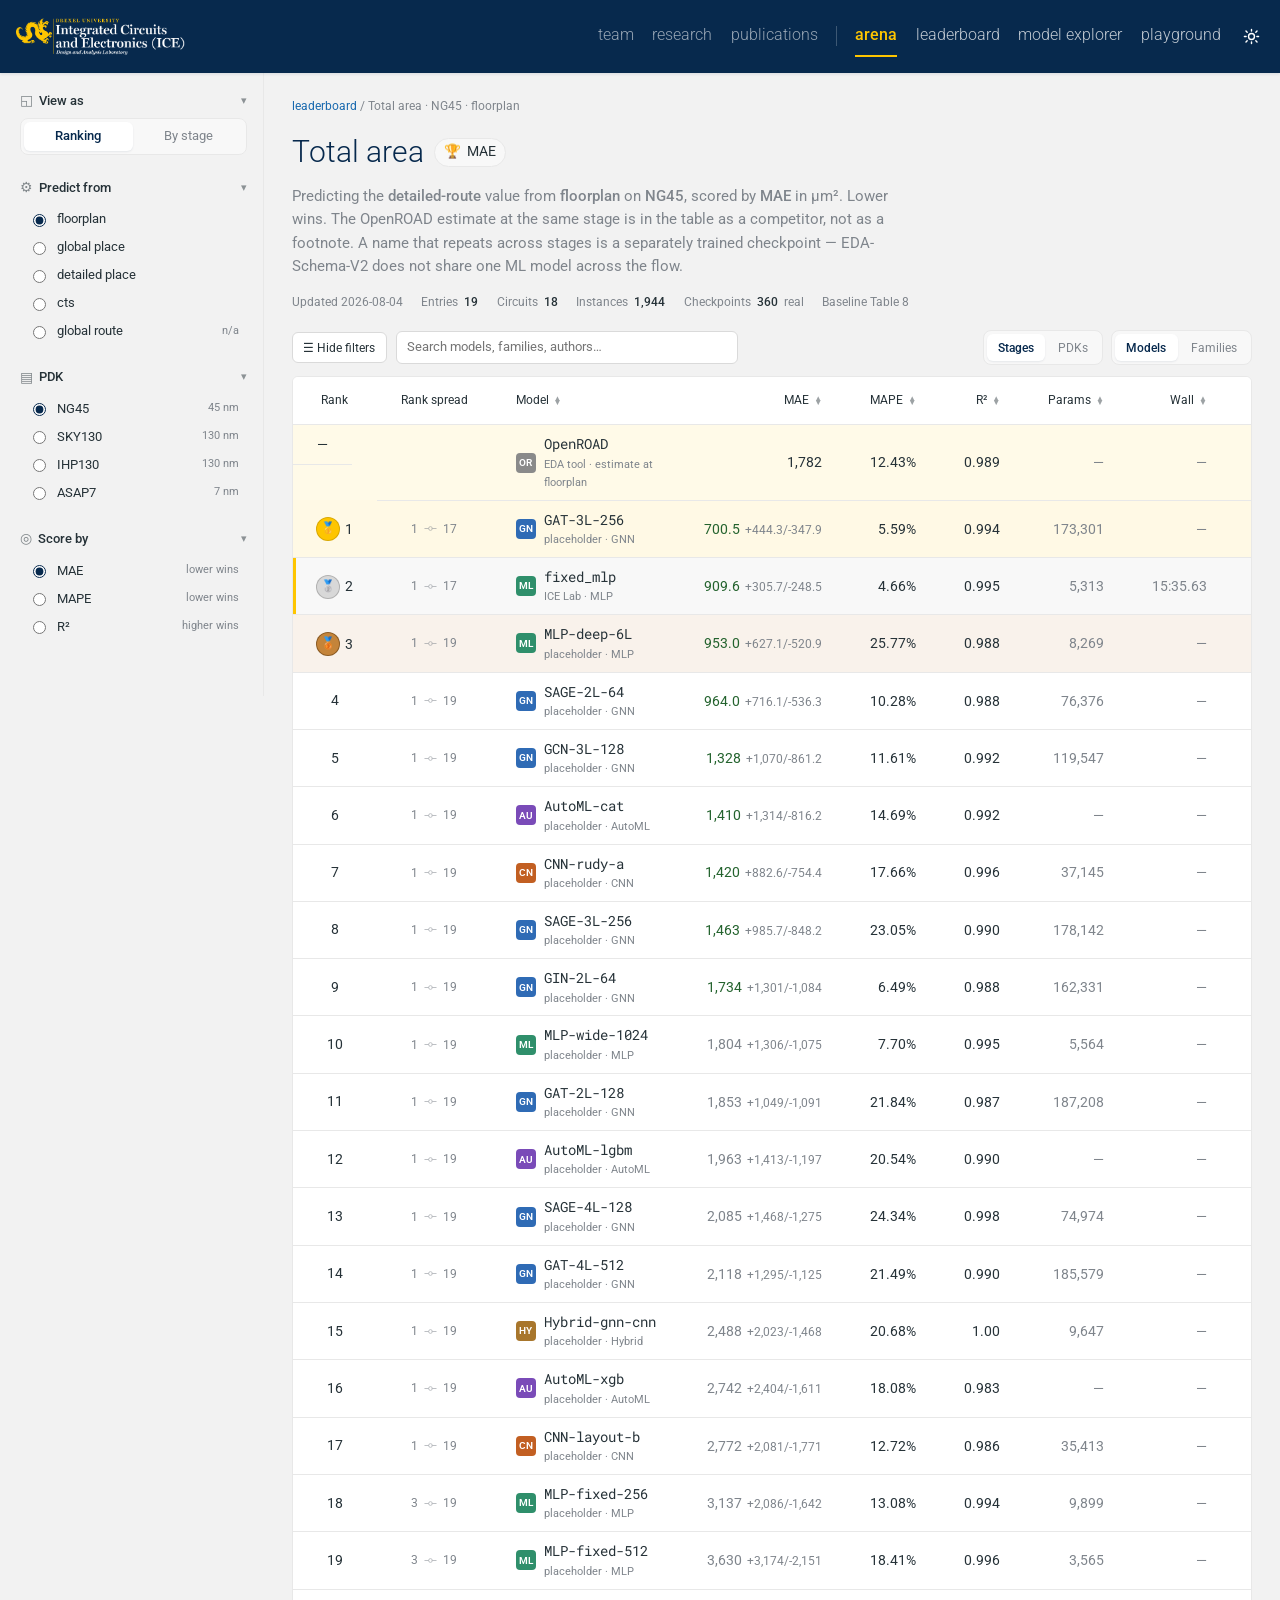
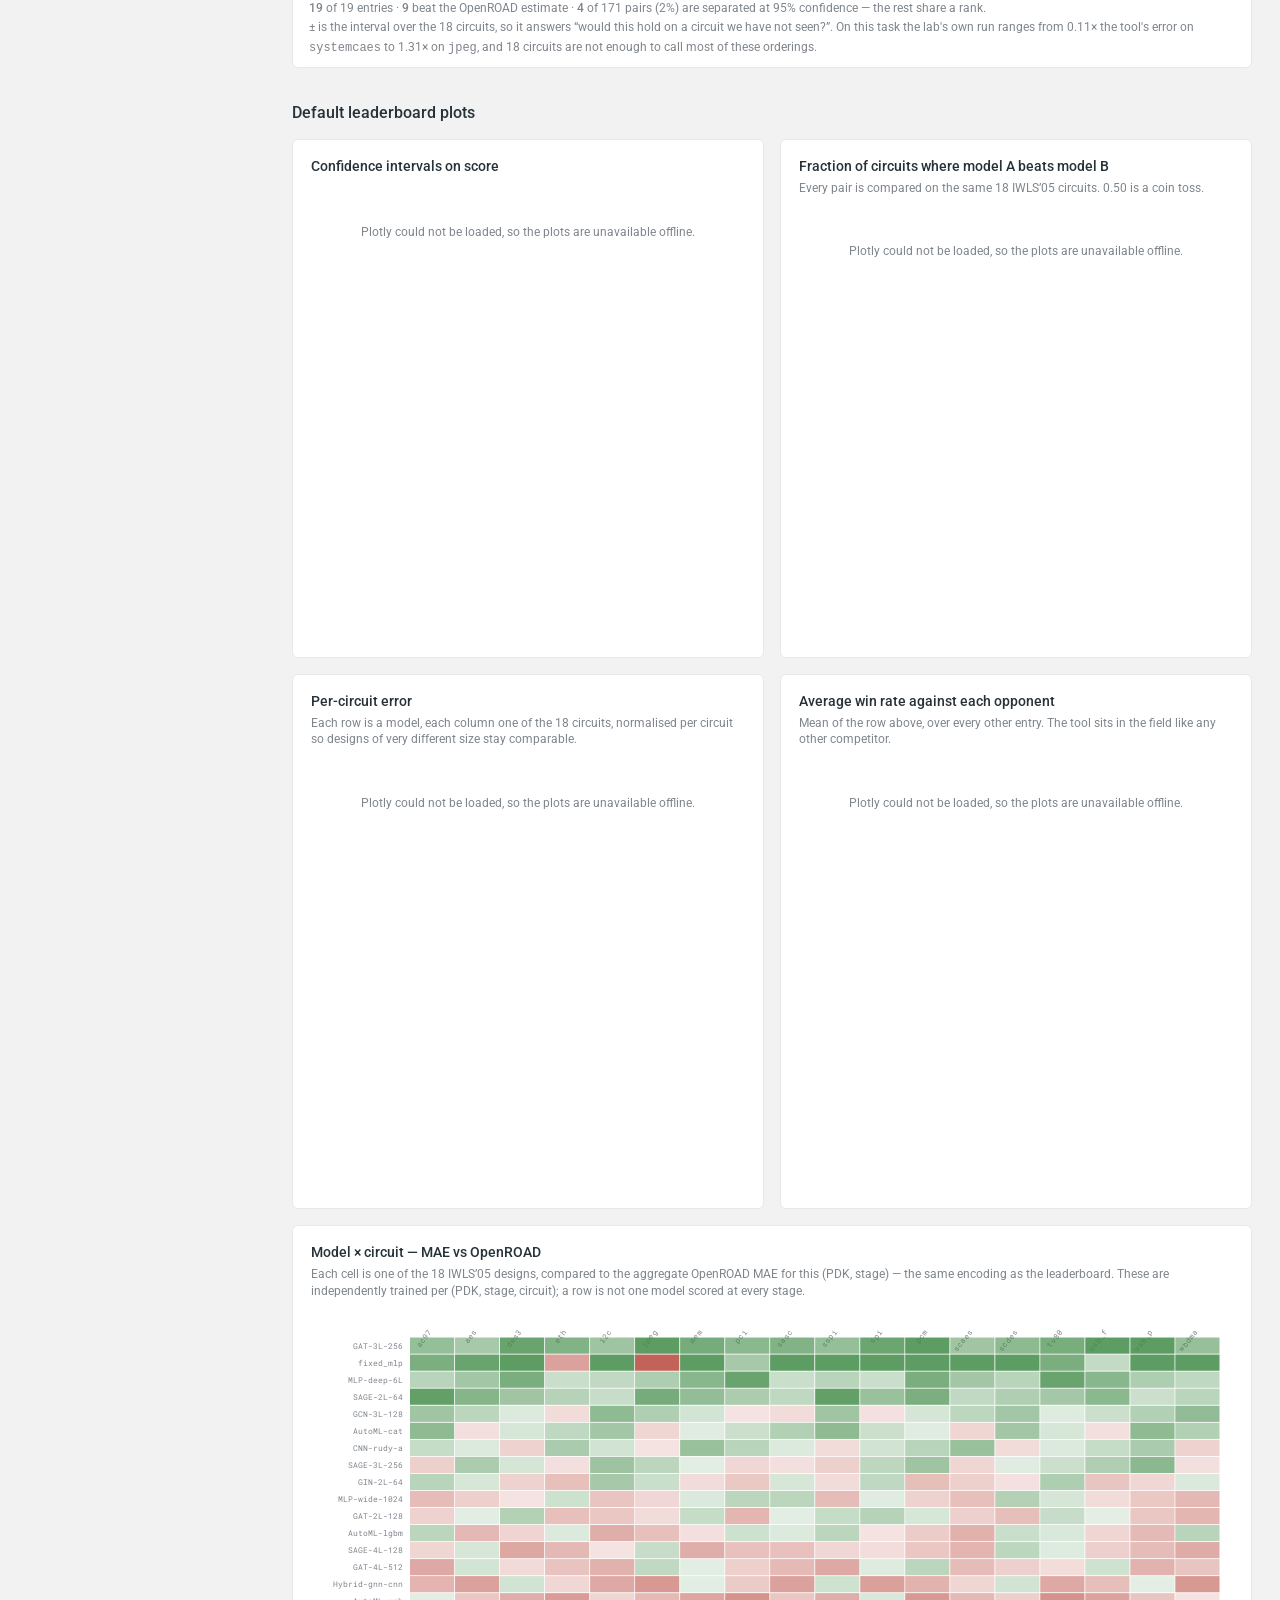
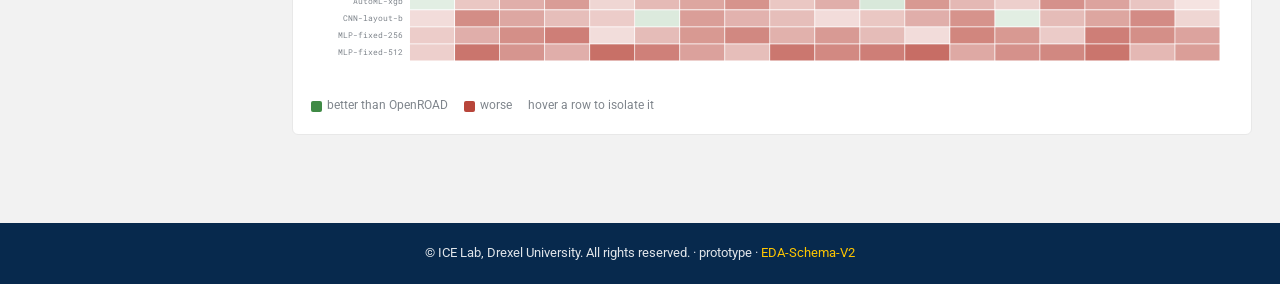
==== commit 0cf96d10: "Restore Arena's four plots, add the model×circuit heatmap, and drop per-problem filters. Co-authored" ====
--- a/arena.html
+++ b/arena.html
@@ -19,8 +19,8 @@
 
    Structure is LMArena's, measured off arena.ai/leaderboard/text/overall:
    filter rail + content column, a rank table carrying a rank interval and a
-   confidence interval on every score, and a 2x2 grid of default plots under
-   it. The skin is the lab's: Drexel navy and gold, Roboto, the tokens in
+   confidence interval on every score, a 2x2 of default plots, and the
+   leaderboard model×circuit heatmap under them. The skin is the lab's: Drexel navy and gold, Roboto, the tokens in
    theme.css. Arena's own type scale is kept, because a dense rank table is
    what it was designed for.
 
@@ -58,17 +58,6 @@
 .railhd .chev { margin-left: auto; opacity: .5; font-size: .7rem; transition: transform .15s; }
 .railsec.closed .chev { transform: rotate(-90deg); }
 .railsec.closed .railbody { display: none; }
-/* nested task families, the way arena nests Technology > HTML */
-.grp { margin-bottom: .1rem; }
-.grphd { display: flex; align-items: center; gap: .4rem; width: 100%; font: inherit;
-  font-size: .78rem; padding: .28rem .5rem; border: 0; background: none; cursor: pointer;
-  color: var(--global-text-color-light); border-radius: 6px; text-align: left; }
-.grphd:hover { background: var(--global-card-bg-color); color: var(--global-text-color); }
-.grphd .ct { font-size: .66rem; opacity: .55; font-variant-numeric: tabular-nums; }
-.grphd .gchev { margin-left: auto; opacity: .5; font-size: .65rem; transition: transform .15s; }
-.grp.open .gchev { transform: rotate(90deg); }
-.grp .cats { display: none; padding-left: .55rem; }
-.grp.open .cats { display: flex; }
 .railhd .ico { opacity: .55; font-size: .85rem; }
 .railhd .ct { color: var(--global-text-color-light); font-weight: 400; }
 
@@ -84,20 +73,6 @@
 .seg button[aria-selected="true"] { background: var(--global-bg-color);
   color: var(--global-theme-color); font-weight: 500;
   box-shadow: 0 1px 2px rgba(7,41,77,.08); }
-
-/* category list — Arena's emoji-led rows */
-.cats { display: flex; flex-direction: column; gap: 1px; }
-.cat { display: flex; align-items: center; gap: .5rem; width: 100%; text-align: left;
-  font: inherit; font-size: .82rem; padding: .34rem .5rem; border: 0; cursor: pointer;
-  background: none; color: var(--global-text-color); border-radius: 6px; }
-.cat:hover { background: var(--global-card-bg-color); }
-.cat[aria-selected="true"] { background: var(--global-card-bg-color);
-  color: var(--global-theme-color); font-weight: 500; }
-.cat .tick { margin-left: auto; color: var(--global-theme-color); opacity: 0; }
-.cat[aria-selected="true"] .tick { opacity: 1; }
-.cat.void { opacity: .38; cursor: not-allowed; }
-.more { font: inherit; font-size: .78rem; background: none; border: 0; cursor: pointer;
-  color: var(--global-link-color); padding: .3rem .5rem; text-align: left; }
 
 .opt { display: flex; align-items: center; gap: .5rem; font-size: .82rem;
   padding: .22rem .5rem; border-radius: 6px; cursor: pointer; }
@@ -215,36 +190,35 @@
 @media (max-width: 1180px) { .plotgrid { grid-template-columns: 1fr; } }
 .plotcard { border: 1px solid var(--global-divider-color); border-radius: 6px;
   background: var(--global-bg-color); padding: 1rem 1.1rem 1.1rem; }
+.plotcard--wide { grid-column: 1 / -1; }
 .plotcard h3 { font-size: .85rem; font-weight: 500; color: var(--global-text-color);
   margin: 0 0 .15rem; }
 .plotcard p.cap { font-size: .72rem; color: var(--global-text-color-light);
   margin: 0 0 .6rem; line-height: 1.45; }
 .plotbox { width: 100%; height: 430px; }
+.plotbox--svg { height: auto; min-height: 380px; }
+#mxcirc { width: 100%; display: block; }
+text.cl2 { font-size: 9px; fill: var(--global-text-color-light);
+  font-family: "Roboto Mono", var(--global-font-mono, monospace); }
+.cpt { cursor: pointer; }
+.mxkey { display: flex; gap: 1rem; flex-wrap: wrap; font-size: .76rem;
+  color: var(--global-text-color-light); margin-top: .45rem; }
+.mxkey span { display: inline-flex; align-items: center; gap: .32rem; }
+.mxkey i { width: 11px; height: 11px; border-radius: 2px; display: inline-block; }
 .plotwarn { font-size: .78rem; color: var(--global-text-color-light); padding: 2rem 0;
   text-align: center; }
+#tip { position: fixed; z-index: 200; pointer-events: none;
+  background: var(--global-text-color); color: var(--global-bg-color);
+  font-size: .76rem; line-height: 1.5; padding: .45rem .65rem; border-radius: 4px;
+  opacity: 0; transition: opacity .12s; max-width: 280px;
+  box-shadow: 0 3px 12px rgba(0,0,0,.2); }
+#tip.on { opacity: 1; }
+#tip b { font-weight: 600; }
 
 .pareto { border: 1px solid var(--global-divider-color); border-radius: 6px;
   background: var(--global-bg-color); padding: 1rem 1.1rem 1.1rem; }
 .pareto h3 { font-size: .85rem; font-weight: 500; margin: 0 0 .15rem; }
 #stagebox { width: 100%; height: 480px; }
-
-/* overview hub — Arena's category snapshot cards, before the dense table */
-.hub { display: grid; grid-template-columns: repeat(auto-fill, minmax(188px, 1fr));
-  gap: .55rem; margin: 0 0 1.25rem; }
-.hubcard { font: inherit; text-align: left; cursor: pointer;
-  border: 1px solid var(--global-divider-color); border-radius: 8px;
-  background: var(--global-bg-color); padding: .65rem .8rem; color: inherit; }
-.hubcard:hover { border-color: var(--global-theme-color); }
-.hubcard[aria-current="true"] { border-color: var(--global-theme-color);
-  background: var(--global-card-bg-color); }
-.hubcard.dead { opacity: .4; cursor: not-allowed; }
-.hubcard .hgrp { font-size: .62rem; letter-spacing: .04em; text-transform: uppercase;
-  color: var(--global-text-color-light); }
-.hubcard .hname { font-size: .92rem; font-weight: 500; margin: .12rem 0 .35rem; }
-.hubcard .htop { display: flex; align-items: center; gap: .4rem;
-  font-family: "Roboto Mono", var(--global-font-mono); font-size: .78rem; }
-.hubcard .hscore { font-size: .7rem; color: var(--global-text-color-light);
-  margin-top: .2rem; font-variant-numeric: tabular-nums; }
 
 /* models × stage/PDK rank matrix */
 .slicetool { display: flex; align-items: baseline; justify-content: space-between;
@@ -298,11 +272,6 @@
       </div>
     </div>
 
-    <div class="railsec" data-sec="cats">
-      <button class="railhd"><span class="ico">▦</span> Categories <span class="ct" id="catct"></span><span class="chev">▾</span></button>
-      <div class="railbody"><div id="cats"></div></div>
-    </div>
-
     <div class="railsec" data-sec="stage">
       <button class="railhd"><span class="ico">⚙</span> Predict from<span class="chev">▾</span></button>
       <div class="railbody"><div id="stageopts"></div></div>
@@ -330,8 +299,6 @@
     <p class="lead" id="lead"></p>
 
     <div class="meta" id="meta"></div>
-
-    <div class="hub" id="hub"></div>
 
     <div class="tbar">
       <button class="tbtn" id="togglerail">☰ Hide filters</button>
@@ -374,10 +341,25 @@
             <div class="plotbox" id="p3"></div>
           </div>
           <div class="plotcard">
-            <h3 id="p4t">Model × circuit</h3>
-            <p class="cap" id="p4c">Green beats OpenROAD on that design, red loses. Intensity is how far
-              the ratio sits from a tie.</p>
+            <h3>Average win rate against each opponent</h3>
+            <p class="cap">Mean of the row above, over every other entry. The tool sits in the field like
+              any other competitor.</p>
             <div class="plotbox" id="p4"></div>
+          </div>
+          <div class="plotcard plotcard--wide">
+            <h3 id="p5t">Model × circuit vs OpenROAD</h3>
+            <p class="cap" id="p5c">The leaderboard heatmap for this cell: one row per model, one column
+              per IWLS’05 circuit. Compared to the aggregate OpenROAD number for the cell (not a
+              per-circuit OpenROAD). Green beats that number, red loses; opacity scales with
+              |log(v / OpenROAD)|.</p>
+            <div class="plotbox plotbox--svg">
+              <svg id="mxcirc" viewBox="0 0 1100 420" preserveAspectRatio="xMinYMin meet"></svg>
+            </div>
+            <div class="mxkey">
+              <span><i style="background:#3f8a45"></i>better than OpenROAD</span>
+              <span><i style="background:#b8453a"></i>worse</span>
+              <span>hover a row to isolate it</span>
+            </div>
           </div>
         </div>
       </section>
@@ -401,6 +383,7 @@
   </main>
 </div>
 
+<div id="tip" role="tooltip"></div>
 <div class="foot">&copy; ICE Lab, Drexel University. All rights reserved. &middot; prototype &middot;
   <a href="https://drexel-ice.github.io/eda-schema/">EDA-Schema-V2</a></div>
 
@@ -430,14 +413,6 @@
   ["net_arc_delay","Net arc delay","ns","➰"],
   ["cell_arc_delay","Cell arc delay","ns","🔲"],
   ["cell_arc_slew","Cell arc slew","ns","🌊"]];
-
-/* the paper's own taxonomy, which gives the rail the nesting arena has */
-const GROUPS = [
-  ["Circuit-level", ["total_area","total_power","total_wirelength"]],
-  ["Net-level",     ["interconnect_length"]],
-  ["Timing",        ["worst_arrival_time","worst_slack","total_negative_slack"]],
-  ["Path-level",    ["timing_path_arrival_time","timing_path_slack"]],
-  ["Arc-level",     ["net_arc_delay","cell_arc_delay","cell_arc_slew"]]];
 
 const HIGHER = new Set(["R²","TPR","TNR"]);
 const FAMCOL = {GNN:"#2f6bb5", MLP:"#2f8f6b", CNN:"#c25f22", AutoML:"#7a4bb8",
@@ -653,7 +628,7 @@
    =================================================================== */
 const state = { task: "total_area", pdk: "ng45", stage: 0, metric: "MAE",
   view: "ranking", group: "models", slice: "stage", sliceSort: null,
-  search: "", sort: null, asc: null, openGroups: new Set() };
+  search: "", sort: null, asc: null };
 
 const $ = id => document.getElementById(id);
 const taskDef = () => TASKS.find(x => x[0] === state.task);
@@ -674,41 +649,11 @@
   if (hi(m) ? (m === "R²" ? v >= 1 : v >= 100) : v === 0) return "sat";
   return "live";
 };
-const taskLive = (t, p, s) => metricsOf(t).some(m => cellState(t, m, p, s) === "live");
 
 /* ===================================================================
    Rail
    =================================================================== */
 function drawRail() {
-  /* categories nest by the paper's taxonomy, the way arena nests its own */
-  $("catct").textContent = "(" + TASKS.length + ")";
-  $("cats").innerHTML = GROUPS.map(([g, ids]) => {
-    const open = state.openGroups.has(g) || ids.includes(state.task);
-    const live = ids.filter(id => taskLive(id, state.pdk, state.stage)).length;
-    const items = ids.map(id => {
-      const [, label] = TASKS.find(x => x[0] === id);
-      const dead = !taskLive(id, state.pdk, state.stage);
-      return `<button class="cat${dead ? " void" : ""}" data-task="${id}"
-        aria-selected="${state.task === id}"${dead ? " disabled" : ""}
-        title="${dead ? "Nothing scoreable here at this stage" : label}">
-        <span>${label}</span><span class="tick">✓</span></button>`;
-    }).join("");
-    return `<div class="grp${open ? " open" : ""}" data-grp="${g}">
-      <button class="grphd"><span>${g}</span>
-        <span class="ct">${live}/${ids.length}</span><span class="gchev">▸</span></button>
-      <div class="cats">${items}</div></div>`;
-  }).join("");
-  $("cats").querySelectorAll("[data-task]").forEach(b => b.onclick = () => {
-    state.task = b.dataset.task;
-    if (!metricsOf(state.task).includes(state.metric)) state.metric = metricsOf(state.task)[0];
-    state.sort = null; render();
-  });
-  $("cats").querySelectorAll("[data-grp] .grphd").forEach(b => b.onclick = () => {
-    const g = b.parentElement.dataset.grp;
-    state.openGroups.has(g) ? state.openGroups.delete(g) : state.openGroups.add(g);
-    drawRail();
-  });
-
   $("stageopts").innerHTML = SL.map((s, i) =>
     `<label class="opt"><input type="radio" name="stg" value="${i}"
       ${state.stage === i ? "checked" : ""}> ${s}
@@ -748,7 +693,9 @@
   $("lead").innerHTML = `Predicting the <b>detailed-route</b> value from <b>${SL[state.stage]}</b>
     on <b>${pdkLabel}</b>, scored by <b>${state.metric}</b>${withUnit}.
     ${hi(state.metric) ? "Higher wins." : "Lower wins."} The OpenROAD estimate at the same stage
-    is in the table as a competitor, not as a footnote.`;
+    is in the table as a competitor, not as a footnote.
+    A name that repeats across stages is a separately trained checkpoint — EDA-Schema-V2 does not
+    share one ML model across the flow.`;
 
   const st = RD() && RD().stats || {};
   const run = RD() && RD().run(state.pdk, STAGES[state.stage]);
@@ -760,41 +707,6 @@
     ["Checkpoints", `<b>${st.checkpoints || 360}</b> real`],
     ["Baseline", `Table 8`]
   ].map(([k, v]) => `<span>${k} ${v}</span>`).join("");
-  drawHub();
-}
-
-function hubMetric(t) {
-  const ms = metricsOf(t);
-  if (ms.includes(state.metric) && cellState(t, state.metric, state.pdk, state.stage) === "live")
-    return state.metric;
-  return ms.find(m => cellState(t, m, state.pdk, state.stage) === "live") || ms[0];
-}
-function drawHub() {
-  const grpOf = id => (GROUPS.find(([, ids]) => ids.includes(id)) || ["", []])[0];
-  $("hub").innerHTML = TASKS.map(([id, label]) => {
-    const m = hubMetric(id);
-    const live = cellState(id, m, state.pdk, state.stage) === "live";
-    const names = (isRealTask(id) ? [RM] : []).concat(SYNTH);
-    /* ranking-only, no bootstrap — the hub is a snapshot, not a claim */
-    const ranked = live
-      ? names.map(n => ({ n, v: modelVal(id, m, state.pdk, state.stage, n) }))
-          .sort((a, b) => better(a.v, b.v, m) ? -1 : 1)
-      : [];
-    const top = ranked[0];
-    return `<button class="hubcard${live ? "" : " dead"}" data-hub="${id}"
-      aria-current="${id === state.task}" ${live ? "" : "disabled"}>
-      <div class="hgrp">${grpOf(id)}</div>
-      <div class="hname">${label}</div>
-      <div class="htop">${top ? `<span class="medal medal--1" title="1st">🥇</span>
-        <span>${top.n}</span>` : "—"}</div>
-      <div class="hscore">${top && live ? `${m} ${fmt(top.v, m)} · ${SL[state.stage]}` : "not scoreable here"}</div>
-    </button>`;
-  }).join("");
-  $("hub").querySelectorAll("[data-hub]").forEach(b => b.onclick = () => {
-    state.task = b.dataset.hub;
-    if (!metricsOf(state.task).includes(state.metric)) state.metric = hubMetric(state.task);
-    state.sort = null; render();
-  });
 }
 
 const spreadSVG = `<svg width="15" height="15" viewBox="0 0 24 24" fill="none"
@@ -957,10 +869,6 @@
 const DIV = t => t.dark
   ? [[0,"#8c3a30"],[.5,"#0b3d6e"],[1,"#ffce12"]]
   : [[0,"#b8453a"],[.5,"#f2f0ec"],[1,"#07294d"]];
-/* leaderboard model×circuit: lose red → tie cream → win green */
-const WINLOSE = t => t.dark
-  ? [[0,"#8c3a30"],[.5,"#0b3d6e"],[1,"#3f8a45"]]
-  : [[0,"#b8453a"],[.5,"#f2f0ec"],[1,"#3f8a45"]];
 
 const BASE_LAYOUT = t => ({
   paper_bgcolor: t.paper, plot_bgcolor: t.plotbg, font: t.font,
@@ -977,6 +885,7 @@
   if (typeof Plotly === "undefined") {
     ["p1","p2","p3","p4"].forEach(id =>
       $(id).innerHTML = '<p class="plotwarn">Plotly could not be loaded, so the plots are unavailable offline.</p>');
+    drawMxCircuit(rows);
     return;
   }
   const t = plotTheme(), m = state.metric, unit = taskDef()[2];
@@ -1054,41 +963,118 @@
     yaxis: { autorange: "reversed", tickfont: { size: 8, color: t.font.color } }
   }), CONFIG);
 
-  /* 4 — model × circuit: who beats OpenROAD, design by design.
-     Port of index.html chCircuits. Colour is win/lose against that circuit's
-     own OpenROAD error; intensity is |log(model/tool)| clipped at 1.2 nats. */
-  const tool = perCircuit(state.task, m, state.pdk, state.stage, "__baseline__");
-  const z = top.map(r => cs.map((c, ci) => {
-    const v = r.series[ci], b = tool[ci];
-    if (!isFinite(v) || !isFinite(b) || b === 0) return null;
-    const mag = Math.min(1, Math.abs(Math.log(Math.abs(v / b))) / 1.2);
-    return better(v, b, m) ? mag : -mag;
-  }));
-  const hover = top.map(r => cs.map((c, ci) => {
-    const v = r.series[ci], b = tool[ci];
-    if (!isFinite(v) || !isFinite(b)) return r.n + "<br>" + c;
-    const verdict = !b ? "no OpenROAD error to beat"
-      : better(v, b, m) ? "beats OpenROAD" : "loses to OpenROAD";
-    return r.n + "<br>" + c + "<br>" + m + " " + fmt(v, m)
-      + "<br>OpenROAD " + fmt(b, m) + "<br>" + verdict;
-  }));
-  $("p4t").textContent = `Model × circuit — ${m} vs OpenROAD`;
-  $("p4c").textContent = `Each cell is one of the ${cs.length} IWLS’05 designs. `
-    + `Green beats the tool on that circuit, red loses. Intensity is how far `
-    + `the ratio sits from a tie, the same encoding as the leaderboard.`;
+  /* 4 — average win rate against the field */
+  const avg = top.map((r, i) => {
+    const row = W[i].filter(v => v !== null);
+    return { n: r.n, real: r.real, v: row.reduce((a, b) => a + b, 0) / (row.length || 1) };
+  }).sort((a, b) => b.v - a.v);
   Plotly.react($("p4"), [{
-    type: "heatmap", z: z, x: cs, y: top.map(r => r.n),
-    colorscale: WINLOSE(t), zmin: -1, zmax: 1, xgap: 1, ygap: 1,
-    customdata: hover,
-    hovertemplate: "%{customdata}<extra></extra>",
-    colorbar: { thickness: 8, len: .6, tickvals: [-1, 0, 1],
-      ticktext: ["loses", "tie", "beats"],
-      tickfont: { size: 9, color: t.font.color }, outlinewidth: 0 }
+    type: "bar", x: avg.map(a => a.n), y: avg.map(a => a.v),
+    marker: { color: avg.map(a => a.real ? t.gold : t.accent),
+      line: { width: 0 } },
+    text: avg.map(a => (a.v * 100).toFixed(1)), textposition: "outside",
+    textfont: { size: 9, color: t.font.color },
+    hovertemplate: "%{x}<br>wins %{y:.1%} of pairings<extra></extra>"
   }], Object.assign(BASE_LAYOUT(t), {
-    margin: { l: 132, r: 14, t: 10, b: 96 },
-    xaxis: { tickangle: -55, tickfont: { size: 8, color: t.font.color } },
-    yaxis: { autorange: "reversed", tickfont: { size: 8, color: t.font.color } }
+    yaxis: Object.assign(BASE_LAYOUT(t).yaxis, { tickformat: ".0%",
+      title: { text: "Average win rate", font: { size: 11 } } }),
+    xaxis: Object.assign(BASE_LAYOUT(t).xaxis, { tickangle: -55 })
   }), CONFIG);
+
+  drawMxCircuit(rows);
+}
+
+/* leaderboard model × circuit SVG (index.html chCircuits), for this cell.
+   Colour is win/lose against the cell's aggregate OpenROAD number; intensity
+   is |log(model/tool)| clipped at 1.2 nats. */
+const CIRC_SHORT = ["ac97","aes","des3","eth","i2c","jpeg","mem","pci","sasc","sspi",
+                    "spi","pcm","scaes","scdes","tv80","usb_f","usb_p","wbdma"];
+let mxHi = null, MX_ROWS = [];
+const tipEl = () => $("tip");
+function showTip(e, html) {
+  const tip = tipEl(); if (!tip) return;
+  tip.innerHTML = html; tip.classList.add("on");
+  const r = tip.getBoundingClientRect();
+  let x = e.clientX + 14, y = e.clientY + 14;
+  if (x + r.width > innerWidth - 8) x = e.clientX - r.width - 14;
+  if (y + r.height > innerHeight - 8) y = e.clientY - r.height - 14;
+  tip.style.left = x + "px"; tip.style.top = y + "px";
+}
+const hideTip = () => { const tip = tipEl(); if (tip) tip.classList.remove("on"); };
+
+function drawMxCircuit(rows) {
+  const host = $("mxcirc");
+  if (!host) return;
+  MX_ROWS = rows;
+  const m = state.metric, b = baseVal(state.task, m, state.pdk, state.stage);
+  const cs = CIRCUITS();
+  const nC = CIRC_SHORT.length;
+  const W = 1100, Hh = 34 + Math.max(16, Math.min(22, 380 / Math.max(rows.length, 1))) * rows.length + 36;
+  host.setAttribute("viewBox", `0 0 ${W} ${Hh}`);
+  const X0 = 118, Y0 = 34, cw = (W - X0 - 16) / nC, chh = (Hh - Y0 - 30) / Math.max(rows.length, 1);
+  let g = "";
+  CIRC_SHORT.forEach((c, i) => {
+    const x = X0 + i * cw + cw / 2;
+    g += `<text class="cl2" x="${x.toFixed(1)}" y="${Y0 - 6}" text-anchor="end" ` +
+         `transform="rotate(-52 ${x.toFixed(1)} ${Y0 - 6})">${c}</text>`;
+  });
+  rows.forEach((r, ri) => {
+    const dim = mxHi && mxHi !== r.n;
+    g += `<text class="cl2" data-mn="${r.n}" x="${X0 - 8}" ` +
+         `y="${(Y0 + ri * chh + chh / 2 + 3).toFixed(1)}" text-anchor="end" ` +
+         `opacity="${dim ? .35 : 1}">${r.n}</text>`;
+    for (let ci = 0; ci < nC; ci++) {
+      const v = r.series[ci];
+      const ok = isFinite(v) && isFinite(b) && b !== 0;
+      const win = ok && better(v, b, m);
+      const mag = ok ? Math.min(1, Math.abs(Math.log(Math.abs(v / b))) / 1.2) : 0;
+      const op = dim ? .12 : (ok ? 0.14 + 0.7 * mag : .06);
+      g += `<rect class="cpt" x="${(X0 + ci * cw).toFixed(1)}" y="${(Y0 + ri * chh).toFixed(1)}" ` +
+           `width="${(cw - 1).toFixed(1)}" height="${(chh - 1).toFixed(1)}" ` +
+           `fill="${ok ? (win ? "#3f8a45" : "#b8453a") : "#9aa3ad"}" opacity="${op.toFixed(2)}" ` +
+           `data-mn="${r.n}" data-ci="${ci}" data-op="${(ok ? 0.14 + 0.7 * mag : .06).toFixed(2)}"/>`;
+    }
+  });
+  host.innerHTML = g;
+  $("p5t").textContent = `Model × circuit — ${m} vs OpenROAD`;
+  $("p5c").textContent = `Each cell is one of the ${cs.length} IWLS’05 designs, compared to the ` +
+    `aggregate OpenROAD ${m} for this (PDK, stage) — the same encoding as the leaderboard. ` +
+    `These are independently trained per (PDK, stage, circuit); a row is not one model scored at every stage.`;
+  host.querySelectorAll("[data-mn]").forEach(el => {
+    el.onmouseenter = e => {
+      mxHi = el.dataset.mn;
+      host.querySelectorAll("[data-mn]").forEach(n => {
+        const dim = n.dataset.mn !== mxHi;
+        if (n.tagName === "text") n.setAttribute("opacity", dim ? .35 : 1);
+        else n.setAttribute("opacity", dim ? .12 : n.dataset.op);
+      });
+      if (el.dataset.ci == null) { hideTip(); return; }
+      const r = MX_ROWS.find(x => x.n === el.dataset.mn);
+      const ci = +el.dataset.ci;
+      if (!r) return;
+      const v = r.series[ci], full = cs[ci] || CIRC_SHORT[ci];
+      const verdict = !isFinite(v) || !isFinite(b) ? "no comparison"
+        : better(v, b, m) ? "beats OpenROAD" : "loses to OpenROAD";
+      showTip(e, `<b>${r.n}</b><br>${CIRC_SHORT[ci]} · ${full}<br>${m} ${fmt(v, m)}` +
+        `<br>OpenROAD ${fmt(b, m)}<br>${verdict}`);
+    };
+    el.onmousemove = e => {
+      const tip = tipEl();
+      if (!tip || !tip.classList.contains("on")) return;
+      const box = tip.getBoundingClientRect();
+      let x = e.clientX + 14, y = e.clientY + 14;
+      if (x + box.width > innerWidth - 8) x = e.clientX - box.width - 14;
+      if (y + box.height > innerHeight - 8) y = e.clientY - box.height - 14;
+      tip.style.left = x + "px"; tip.style.top = y + "px";
+    };
+  });
+  host.onmouseleave = () => {
+    mxHi = null; hideTip();
+    host.querySelectorAll("[data-mn]").forEach(n => {
+      if (n.tagName === "text") n.setAttribute("opacity", 1);
+      else n.setAttribute("opacity", n.dataset.op);
+    });
+  };
 }
 
 /* ===================================================================
@@ -1152,7 +1138,8 @@
     ? `Rank across PDKs · ${m}` : `Rank across stages · ${m}`;
   $("slicecap").textContent = `Cells are rank under ${m}. `
     + `Gold / silver / bronze mark 1st–3rd in that column. Click a column to sort, `
-    + `a cell to open that ranking.`;
+    + `a cell to open that ranking. A repeated name is a new checkpoint per stage, `
+    + `not one model scored across the flow.`;
 
   $("slicehead").innerHTML = "<tr><th>Model</th>" + keys.map(k =>
     `<th class="rt sortable${k.id === here ? " act" : ""}${k.id === sortKey ? " act" : ""}"
@@ -1237,7 +1224,9 @@
   $("pt").textContent = `${m} across ${state.slice === "pdk" ? "PDKs" : "stages"}`;
   $("pc").innerHTML = `Follows the metric selected under <b>Score by</b> — `
     + `MAE, MAPE, R², or whichever error this task ranks on. `
-    + `Gold is the lab’s <b>fixed_mlp</b>; the dashed gold line is OpenROAD. `
+    + `Gold is the lab’s <b>fixed_mlp</b> — a separate checkpoint per (PDK, stage, circuit), `
+    + `not one network reused across the flow. The dashed gold line is OpenROAD’s own `
+    + `stage estimate (EDA-Schema-V2 §6.2). `
     + `${hi(m) ? "Higher is better." : "Lower is better."}`;
   Plotly.react($("stagebox"), traces, Object.assign(BASE_LAYOUT(t), {
     showlegend: true,
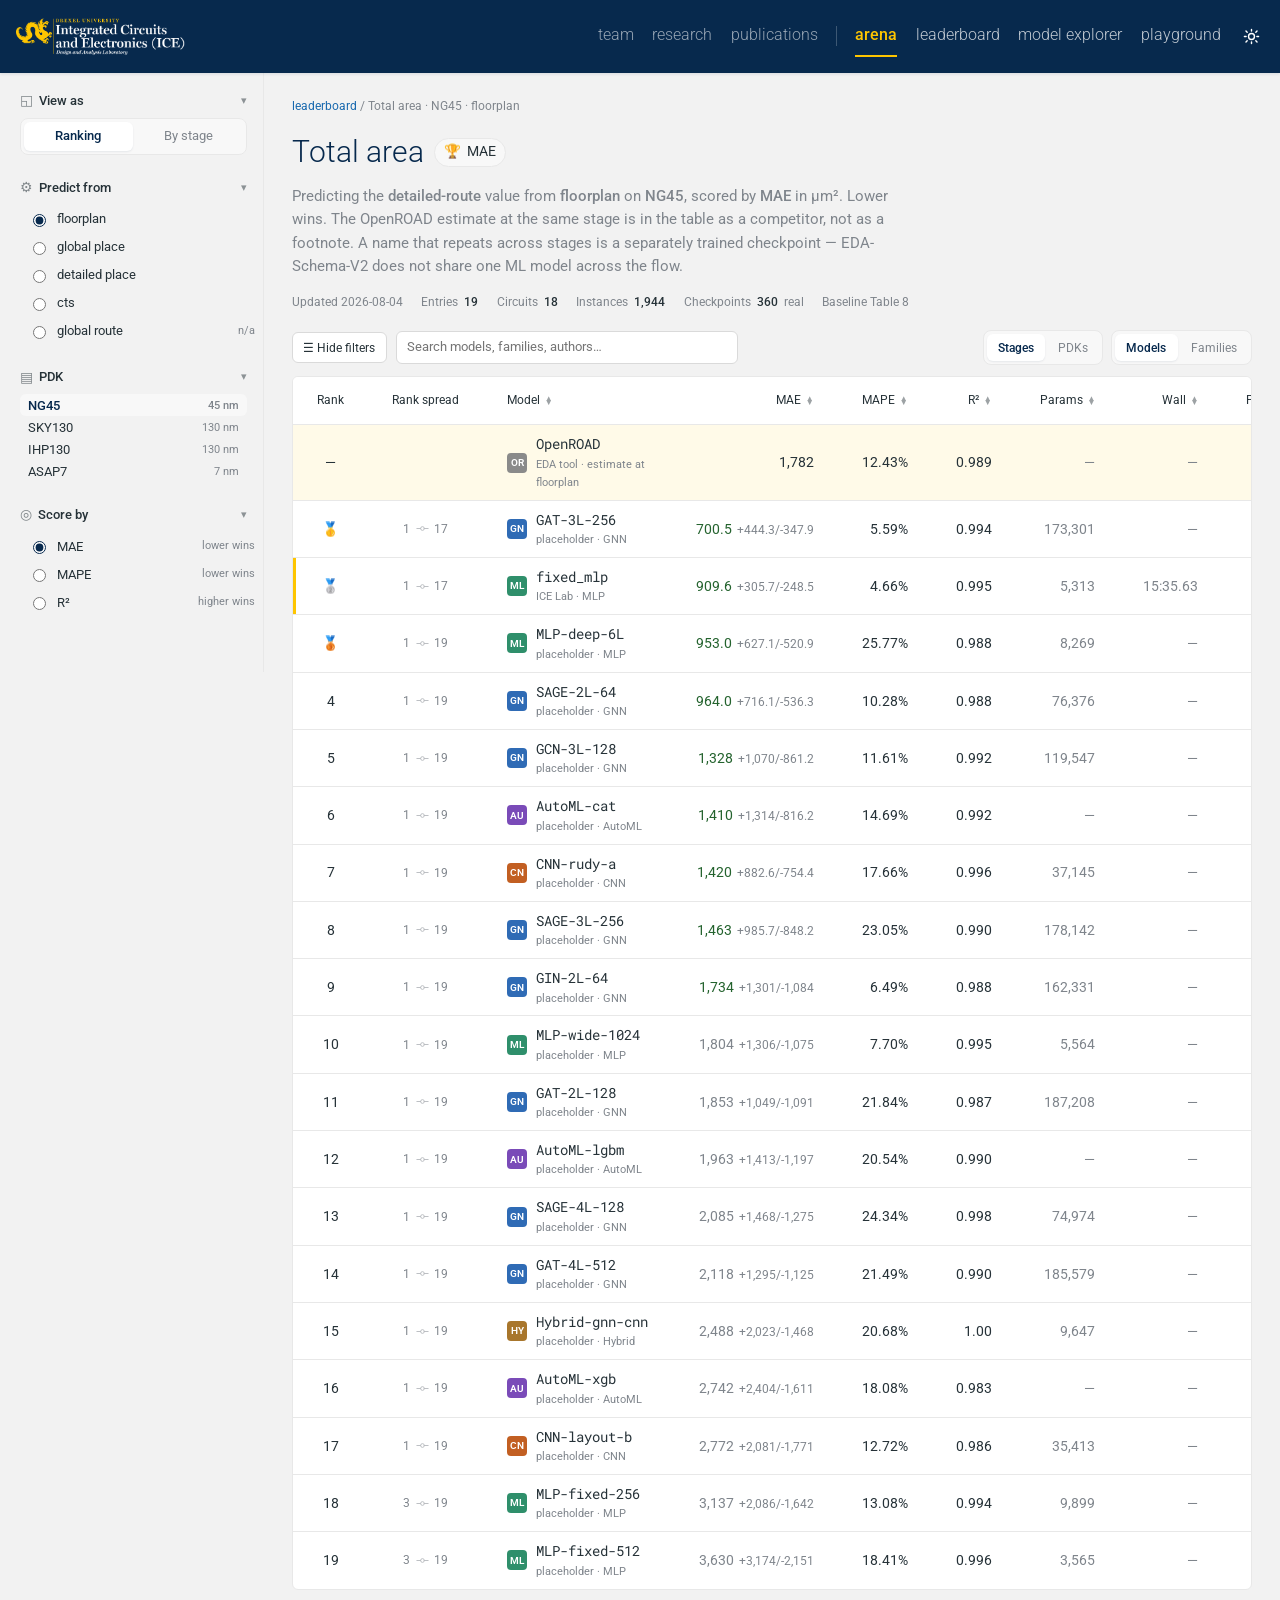
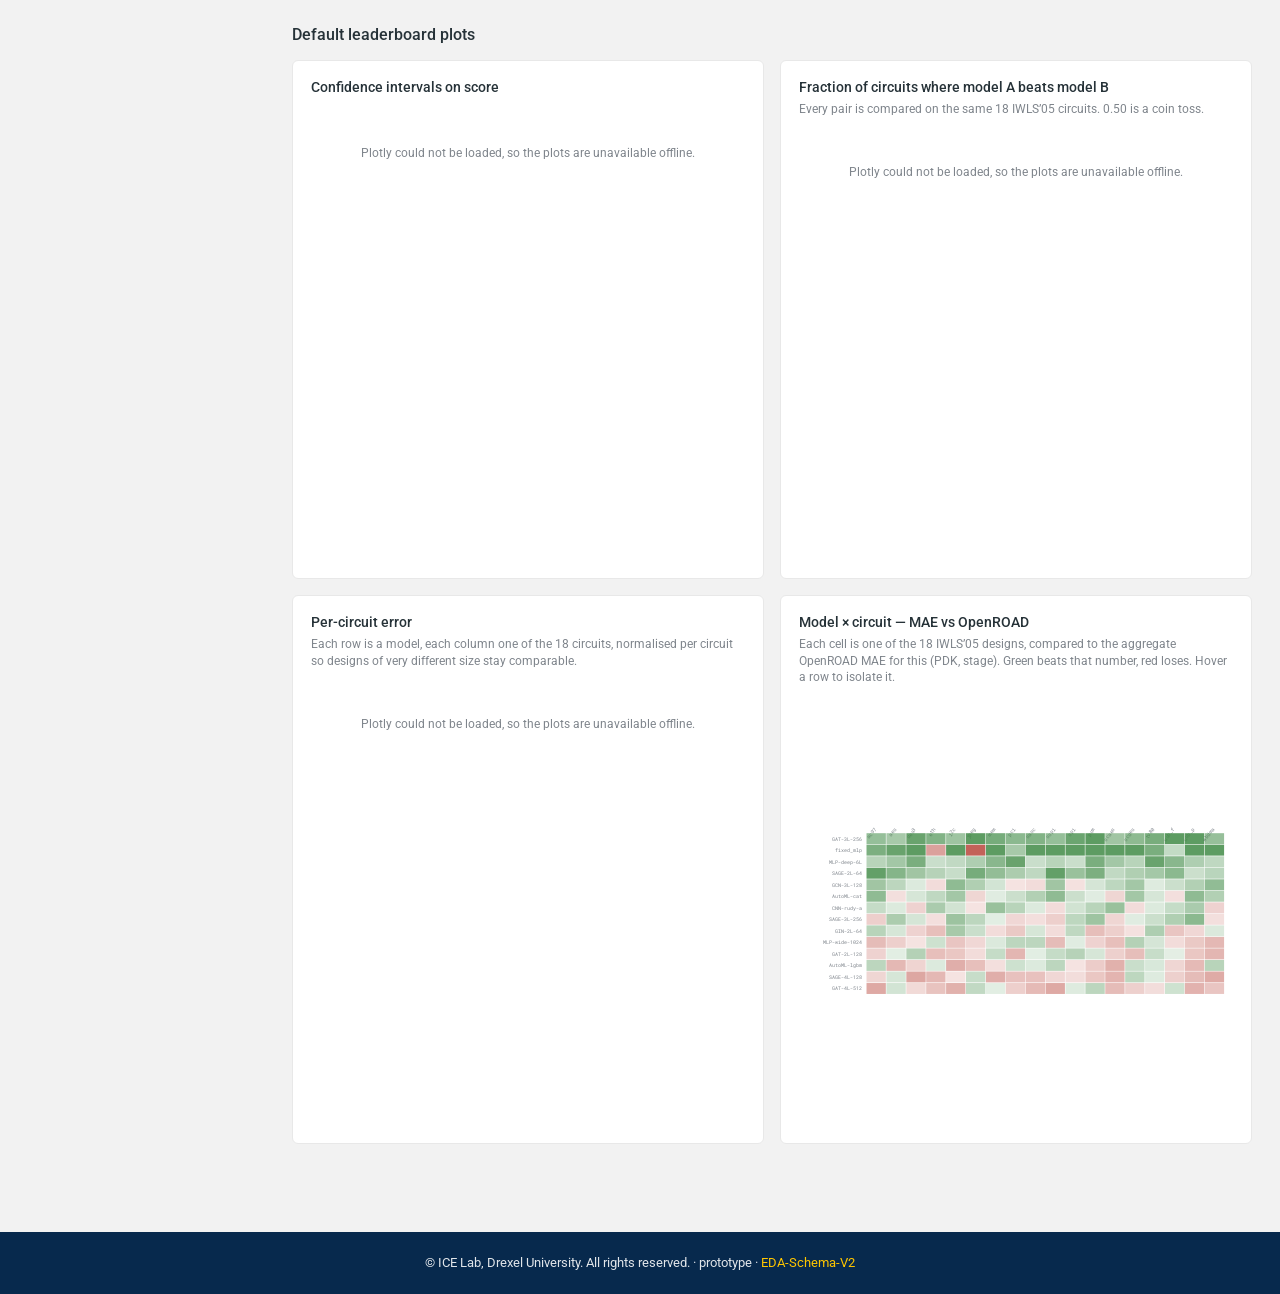
==== commit ac51cf08: "Put the model×circuit heatmap in the win-rate slot and restore compact place marks. Co-authored-by: " ====
--- a/arena.html
+++ b/arena.html
@@ -75,8 +75,12 @@
   box-shadow: 0 1px 2px rgba(7,41,77,.08); }
 
 .opt { display: flex; align-items: center; gap: .5rem; font-size: .82rem;
-  padding: .22rem .5rem; border-radius: 6px; cursor: pointer; }
+  padding: .22rem .5rem; border-radius: 6px; cursor: pointer;
+  width: 100%; background: none; border: 0; font-family: inherit; color: inherit;
+  text-align: left; }
 .opt:hover { background: var(--global-card-bg-color); }
+.opt[aria-selected="true"] { background: var(--global-card-bg-color);
+  color: var(--global-theme-color); font-weight: 500; }
 .opt input { accent-color: var(--global-theme-color); }
 .opt .sub { margin-left: auto; font-size: .7rem; color: var(--global-text-color-light); }
 
@@ -144,19 +148,8 @@
 table.lb tbody tr.base:hover { background: color-mix(in srgb, var(--md-secondary) 14%, transparent); }
 table.lb tbody tr.isreal td:first-child { box-shadow: inset 3px 0 0 var(--md-secondary); }
 
-.rk { font-variant-numeric: tabular-nums; font-size: .9rem;
-  display: inline-flex; align-items: center; justify-content: center; gap: .35rem; }
-.medal { display: inline-grid; place-items: center; width: 22px; height: 22px;
-  border-radius: 50%; font-size: .72rem; line-height: 1; flex: none; }
-.medal--1 { background: #fec500; box-shadow: 0 0 0 1px #d9a800; }
-.medal--2 { background: #d8d8d8; box-shadow: 0 0 0 1px #b0b0b0; }
-.medal--3 { background: #c4843a; box-shadow: 0 0 0 1px #8a5a22; }
-table.lb tbody tr.pod1 { background: color-mix(in srgb, #fec500 10%, transparent); }
-table.lb tbody tr.pod2 { background: color-mix(in srgb, #c5c5c5 12%, transparent); }
-table.lb tbody tr.pod3 { background: color-mix(in srgb, #c4843a 10%, transparent); }
-table.lb tbody tr.pod1:hover { background: color-mix(in srgb, #fec500 16%, transparent); }
-table.lb tbody tr.pod2:hover { background: color-mix(in srgb, #c5c5c5 18%, transparent); }
-table.lb tbody tr.pod3:hover { background: color-mix(in srgb, #c4843a 16%, transparent); }
+.rk { font-variant-numeric: tabular-nums; font-size: .9rem; }
+.place { font-size: .85rem; line-height: 1; }
 /* rank interval — Arena's "1 —o— 4" glyph */
 .spread { display: flex; align-items: center; justify-content: center; gap: .3rem;
   font-size: .78rem; color: var(--global-text-color-light); font-variant-numeric: tabular-nums; }
@@ -190,21 +183,16 @@
 @media (max-width: 1180px) { .plotgrid { grid-template-columns: 1fr; } }
 .plotcard { border: 1px solid var(--global-divider-color); border-radius: 6px;
   background: var(--global-bg-color); padding: 1rem 1.1rem 1.1rem; }
-.plotcard--wide { grid-column: 1 / -1; }
 .plotcard h3 { font-size: .85rem; font-weight: 500; color: var(--global-text-color);
   margin: 0 0 .15rem; }
 .plotcard p.cap { font-size: .72rem; color: var(--global-text-color-light);
   margin: 0 0 .6rem; line-height: 1.45; }
 .plotbox { width: 100%; height: 430px; }
-.plotbox--svg { height: auto; min-height: 380px; }
-#mxcirc { width: 100%; display: block; }
+#p4 { overflow: hidden; }
+#mxcirc { width: 100%; height: 100%; display: block; }
 text.cl2 { font-size: 9px; fill: var(--global-text-color-light);
   font-family: "Roboto Mono", var(--global-font-mono, monospace); }
 .cpt { cursor: pointer; }
-.mxkey { display: flex; gap: 1rem; flex-wrap: wrap; font-size: .76rem;
-  color: var(--global-text-color-light); margin-top: .45rem; }
-.mxkey span { display: inline-flex; align-items: center; gap: .32rem; }
-.mxkey i { width: 11px; height: 11px; border-radius: 2px; display: inline-block; }
 .plotwarn { font-size: .78rem; color: var(--global-text-color-light); padding: 2rem 0;
   text-align: center; }
 #tip { position: fixed; z-index: 200; pointer-events: none;
@@ -305,8 +293,8 @@
       <input class="srch" id="srch" placeholder="Search models, families, authors…">
       <div class="right">
         <div class="seg seg--sm" id="sliceseg" hidden>
-          <button data-slice="stage" aria-selected="true">Stages</button>
-          <button data-slice="pdk" aria-selected="false">PDKs</button>
+          <button type="button" data-slice="stage" aria-selected="true">Stages</button>
+          <button type="button" data-slice="pdk" aria-selected="false">PDKs</button>
         </div>
         <div class="seg seg--sm" id="groupseg">
           <button data-group="models" aria-selected="true">Models</button>
@@ -318,7 +306,6 @@
     <div id="rankview">
       <div class="tablecard">
         <div class="tscroll"><table class="lb" id="lb"><thead id="lbhead"></thead><tbody id="lbbody"></tbody></table></div>
-        <div class="foot-note" id="tfoot"></div>
       </div>
 
       <section class="plots">
@@ -341,25 +328,10 @@
             <div class="plotbox" id="p3"></div>
           </div>
           <div class="plotcard">
-            <h3>Average win rate against each opponent</h3>
-            <p class="cap">Mean of the row above, over every other entry. The tool sits in the field like
-              any other competitor.</p>
+            <h3 id="p4t">Model × circuit vs OpenROAD</h3>
+            <p class="cap" id="p4c">Green beats the cell’s OpenROAD number, red loses. Hover a row
+              to isolate it. Opacity scales with |log(v / OpenROAD)|.</p>
             <div class="plotbox" id="p4"></div>
-          </div>
-          <div class="plotcard plotcard--wide">
-            <h3 id="p5t">Model × circuit vs OpenROAD</h3>
-            <p class="cap" id="p5c">The leaderboard heatmap for this cell: one row per model, one column
-              per IWLS’05 circuit. Compared to the aggregate OpenROAD number for the cell (not a
-              per-circuit OpenROAD). Green beats that number, red loses; opacity scales with
-              |log(v / OpenROAD)|.</p>
-            <div class="plotbox plotbox--svg">
-              <svg id="mxcirc" viewBox="0 0 1100 420" preserveAspectRatio="xMinYMin meet"></svg>
-            </div>
-            <div class="mxkey">
-              <span><i style="background:#3f8a45"></i>better than OpenROAD</span>
-              <span><i style="background:#b8453a"></i>worse</span>
-              <span>hover a row to isolate it</span>
-            </div>
           </div>
         </div>
       </section>
@@ -662,11 +634,13 @@
     state.stage = +r.value; render(); });
 
   $("pdkopts").innerHTML = PDKS.map(([id, label, node]) =>
-    `<label class="opt"><input type="radio" name="pdk" value="${id}"
-      ${state.pdk === id ? "checked" : ""}> ${label}
-      <span class="sub">${node}</span></label>`).join("");
-  $("pdkopts").querySelectorAll("input").forEach(r => r.onchange = () => {
-    state.pdk = r.value; render(); });
+    `<button type="button" class="opt" data-pdk="${id}" aria-selected="${state.pdk === id}">
+      ${label}<span class="sub">${node}</span></button>`).join("");
+  $("pdkopts").querySelectorAll("[data-pdk]").forEach(b => b.onclick = () => {
+    if (state.pdk === b.dataset.pdk) return;
+    state.pdk = b.dataset.pdk;
+    render();
+  });
 
   $("metricopts").innerHTML = metricsOf(state.task).map(m => {
     const st = cellState(state.task, m, state.pdk, state.stage);
@@ -713,9 +687,9 @@
   stroke="currentColor" stroke-width="1.5" stroke-linecap="round" aria-hidden="true">
   <circle cx="12" cy="12" r="3"/><path d="M9 12H3"/><path d="M15 12h6"/></svg>`;
 const MED = ["🥇","🥈","🥉"];
-function medalMark(rank) {
+function placeMark(rank) {
   if (rank < 1 || rank > 3) return "";
-  return `<span class="medal medal--${rank}" title="${["1st","2nd","3rd"][rank - 1]}">${MED[rank - 1]}</span>`;
+  return `<span class="place" title="${["1st","2nd","3rd"][rank - 1]}">${MED[rank - 1]}</span>`;
 }
 function fmtGpu(mb) {
   if (!mb) return "—";
@@ -801,9 +775,8 @@
 
   $("lbbody").innerHTML = baseRow + list.map(r => {
     const w = better(r.v, bv, state.metric);
-    const pod = r.rank <= 3 ? ` pod${r.rank}` : "";
-    return `<tr class="${r.real ? "isreal" : ""}${pod}">
-      <td class="ct"><span class="rk">${medalMark(r.rank)}<span>${r.rank}</span></span></td>
+    return `<tr class="${r.real ? "isreal" : ""}">
+      <td class="ct rk">${placeMark(r.rank) || r.rank}</td>
       <td class="ct">${state.group === "families" ? '<span class="dim">—</span>'
         : `<div class="spread"><span>${r.rankBest}</span>${spreadSVG}<span>${r.rankWorst}</span></div>`}</td>
       <td><div class="mcell">
@@ -821,23 +794,6 @@
        <td>${r.real ? '<span class="tag tag--real">real</span>'
                     : '<span class="tag tag--synth">synthetic</span>'}</td></tr>`;
   }).join("");
-
-  const beat = list.filter(r => better(r.v, bv, state.metric)).length;
-  /* how much of the ordering the data actually supports */
-  const N = rows.length, pairs = N * (N - 1) / 2;
-  let resolved = 0;
-  for (let i = 0; i < N; i++) for (let j = i + 1; j < N; j++) {
-    const a = rows[i], b = rows[j];
-    if (hi(state.metric) ? (a.lo > b.hi || b.lo > a.hi) : (a.hi < b.lo || b.hi < a.lo)) resolved++;
-  }
-  $("tfoot").innerHTML = `<b>${list.length}</b> of ${rows.length} entries ·
-    <b>${beat}</b> beat the OpenROAD estimate ·
-    <b>${resolved}</b> of ${pairs} pairs (${(resolved / pairs * 100).toFixed(0)}%) are separated
-    at 95% confidence &mdash; the rest share a rank.
-    <br>± is the interval over the ${CIRCUITS().length} circuits, so it answers
-    &ldquo;would this hold on a circuit we have not seen?&rdquo;. On this task the lab's own run
-    ranges from 0.11× the tool's error on <code>systemcaes</code> to 1.31× on <code>jpeg</code>,
-    and 18 circuits are not enough to call most of these orderings.`;
 }
 
 /* ===================================================================
@@ -883,9 +839,9 @@
 
 function drawPlots(rows) {
   if (typeof Plotly === "undefined") {
-    ["p1","p2","p3","p4"].forEach(id =>
+    ["p1","p2","p3"].forEach(id =>
       $(id).innerHTML = '<p class="plotwarn">Plotly could not be loaded, so the plots are unavailable offline.</p>');
-    drawMxCircuit(rows);
+    drawMxCircuit(rows.slice(0, 14));
     return;
   }
   const t = plotTheme(), m = state.metric, unit = taskDef()[2];
@@ -963,30 +919,12 @@
     yaxis: { autorange: "reversed", tickfont: { size: 8, color: t.font.color } }
   }), CONFIG);
 
-  /* 4 — average win rate against the field */
-  const avg = top.map((r, i) => {
-    const row = W[i].filter(v => v !== null);
-    return { n: r.n, real: r.real, v: row.reduce((a, b) => a + b, 0) / (row.length || 1) };
-  }).sort((a, b) => b.v - a.v);
-  Plotly.react($("p4"), [{
-    type: "bar", x: avg.map(a => a.n), y: avg.map(a => a.v),
-    marker: { color: avg.map(a => a.real ? t.gold : t.accent),
-      line: { width: 0 } },
-    text: avg.map(a => (a.v * 100).toFixed(1)), textposition: "outside",
-    textfont: { size: 9, color: t.font.color },
-    hovertemplate: "%{x}<br>wins %{y:.1%} of pairings<extra></extra>"
-  }], Object.assign(BASE_LAYOUT(t), {
-    yaxis: Object.assign(BASE_LAYOUT(t).yaxis, { tickformat: ".0%",
-      title: { text: "Average win rate", font: { size: 11 } } }),
-    xaxis: Object.assign(BASE_LAYOUT(t).xaxis, { tickangle: -55 })
-  }), CONFIG);
-
-  drawMxCircuit(rows);
-}
-
-/* leaderboard model × circuit SVG (index.html chCircuits), for this cell.
-   Colour is win/lose against the cell's aggregate OpenROAD number; intensity
-   is |log(model/tool)| clipped at 1.2 nats. */
+  drawMxCircuit(top);
+}
+
+/* leaderboard model × circuit SVG (index.html chCircuits), same slot as the
+   old win-rate plot. Colour is win/lose against the cell's aggregate OpenROAD
+   number; intensity is |log(model/tool)| clipped at 1.2 nats. */
 const CIRC_SHORT = ["ac97","aes","des3","eth","i2c","jpeg","mem","pci","sasc","sspi",
                     "spi","pcm","scaes","scdes","tv80","usb_f","usb_p","wbdma"];
 let mxHi = null, MX_ROWS = [];
@@ -1003,15 +941,17 @@
 const hideTip = () => { const tip = tipEl(); if (tip) tip.classList.remove("on"); };
 
 function drawMxCircuit(rows) {
-  const host = $("mxcirc");
-  if (!host) return;
+  const box = $("p4");
+  if (!box) return;
+  if (typeof Plotly !== "undefined" && box.data) Plotly.purge(box);
   MX_ROWS = rows;
   const m = state.metric, b = baseVal(state.task, m, state.pdk, state.stage);
   const cs = CIRCUITS();
   const nC = CIRC_SHORT.length;
-  const W = 1100, Hh = 34 + Math.max(16, Math.min(22, 380 / Math.max(rows.length, 1))) * rows.length + 36;
-  host.setAttribute("viewBox", `0 0 ${W} ${Hh}`);
-  const X0 = 118, Y0 = 34, cw = (W - X0 - 16) / nC, chh = (Hh - Y0 - 30) / Math.max(rows.length, 1);
+  const W = 760, Hh = 340;
+  box.innerHTML = `<svg id="mxcirc" viewBox="0 0 ${W} ${Hh}" preserveAspectRatio="xMidYMid meet"></svg>`;
+  const host = $("mxcirc");
+  const X0 = 118, Y0 = 34, cw = (W - X0 - 16) / nC, chh = (Hh - Y0 - 24) / Math.max(rows.length, 1);
   let g = "";
   CIRC_SHORT.forEach((c, i) => {
     const x = X0 + i * cw + cw / 2;
@@ -1036,10 +976,10 @@
     }
   });
   host.innerHTML = g;
-  $("p5t").textContent = `Model × circuit — ${m} vs OpenROAD`;
-  $("p5c").textContent = `Each cell is one of the ${cs.length} IWLS’05 designs, compared to the ` +
-    `aggregate OpenROAD ${m} for this (PDK, stage) — the same encoding as the leaderboard. ` +
-    `These are independently trained per (PDK, stage, circuit); a row is not one model scored at every stage.`;
+  $("p4t").textContent = `Model × circuit — ${m} vs OpenROAD`;
+  $("p4c").textContent = `Each cell is one of the ${cs.length} IWLS’05 designs, compared to the ` +
+    `aggregate OpenROAD ${m} for this (PDK, stage). Green beats that number, red loses. ` +
+    `Hover a row to isolate it.`;
   host.querySelectorAll("[data-mn]").forEach(el => {
     el.onmouseenter = e => {
       mxHi = el.dataset.mn;
@@ -1150,9 +1090,9 @@
     drawStageView();
   });
 
-  $("slicebody").innerHTML = models.map((n, i) => {
+  $("slicebody").innerHTML = models.map(n => {
     const fam = famOf(n);
-    return `<tr class="${n === RM && isRealTask(state.task) ? "isreal" : ""}${i === 0 ? " pod1" : i === 1 ? " pod2" : i === 2 ? " pod3" : ""}" data-n="${n}">
+    return `<tr class="${n === RM && isRealTask(state.task) ? "isreal" : ""}" data-n="${n}">
       <td><div class="mcell">
         <span class="fam" style="background:${FAMCOL[fam]}">${fam.slice(0, 2).toUpperCase()}</span>
         <div><div class="mname">${n}</div>
@@ -1164,7 +1104,7 @@
         const win = better(v, b.open, m);
         const on = b.k.id === here ? " mxact" : "";
         return `<td class="rt${on}${win ? " win" : ""}" data-go="${b.k.id}">
-          <div class="mxcell">${medalMark(rk)}<span class="mono">${rk}</span></div></td>`;
+          <div class="mxcell">${placeMark(rk)}<span class="mono">${rk}</span></div></td>`;
       }).join("") +
       `<td class="rt mono dim">${mean(n).toFixed(1)}</td></tr>`;
   }).join("") +
@@ -1262,6 +1202,8 @@
   $("rankview").style.display = ranking ? "" : "none";
   $("stageview").style.display = ranking ? "none" : "";
   $("sliceseg").hidden = ranking;
+  $("sliceseg").querySelectorAll("[data-slice]").forEach(o =>
+    o.setAttribute("aria-selected", o.dataset.slice === state.slice));
   if (ranking) { drawTable(ROWS); drawPlots(ROWS); } else { drawStageView(); }
   pushURL();
 }
@@ -1281,10 +1223,7 @@
 $("sliceseg").querySelectorAll("[data-slice]").forEach(b => b.onclick = () => {
   state.slice = b.dataset.slice;
   state.sliceSort = null;
-  $("sliceseg").querySelectorAll("[data-slice]").forEach(o =>
-    o.setAttribute("aria-selected", o === b));
-  if (state.view === "stage") drawStageView();
-  pushURL();
+  render();
 });
 $("srch").oninput = e => {
   state.search = e.target.value;
@@ -1296,7 +1235,7 @@
   const r = $("rail"); r.classList.toggle("hidden");
   $("togglerail").textContent = r.classList.contains("hidden") ? "☰ Show filters" : "☰ Hide filters";
   if (typeof Plotly !== "undefined") setTimeout(() => {
-    ["p1","p2","p3","p4","stagebox"].forEach(id => { const e = $(id); if (e && e.data) Plotly.Plots.resize(e); });
+    ["p1","p2","p3","stagebox"].forEach(id => { const e = $(id); if (e && e.data) Plotly.Plots.resize(e); });
   }, 60);
 };
 addEventListener("themechange", () => {
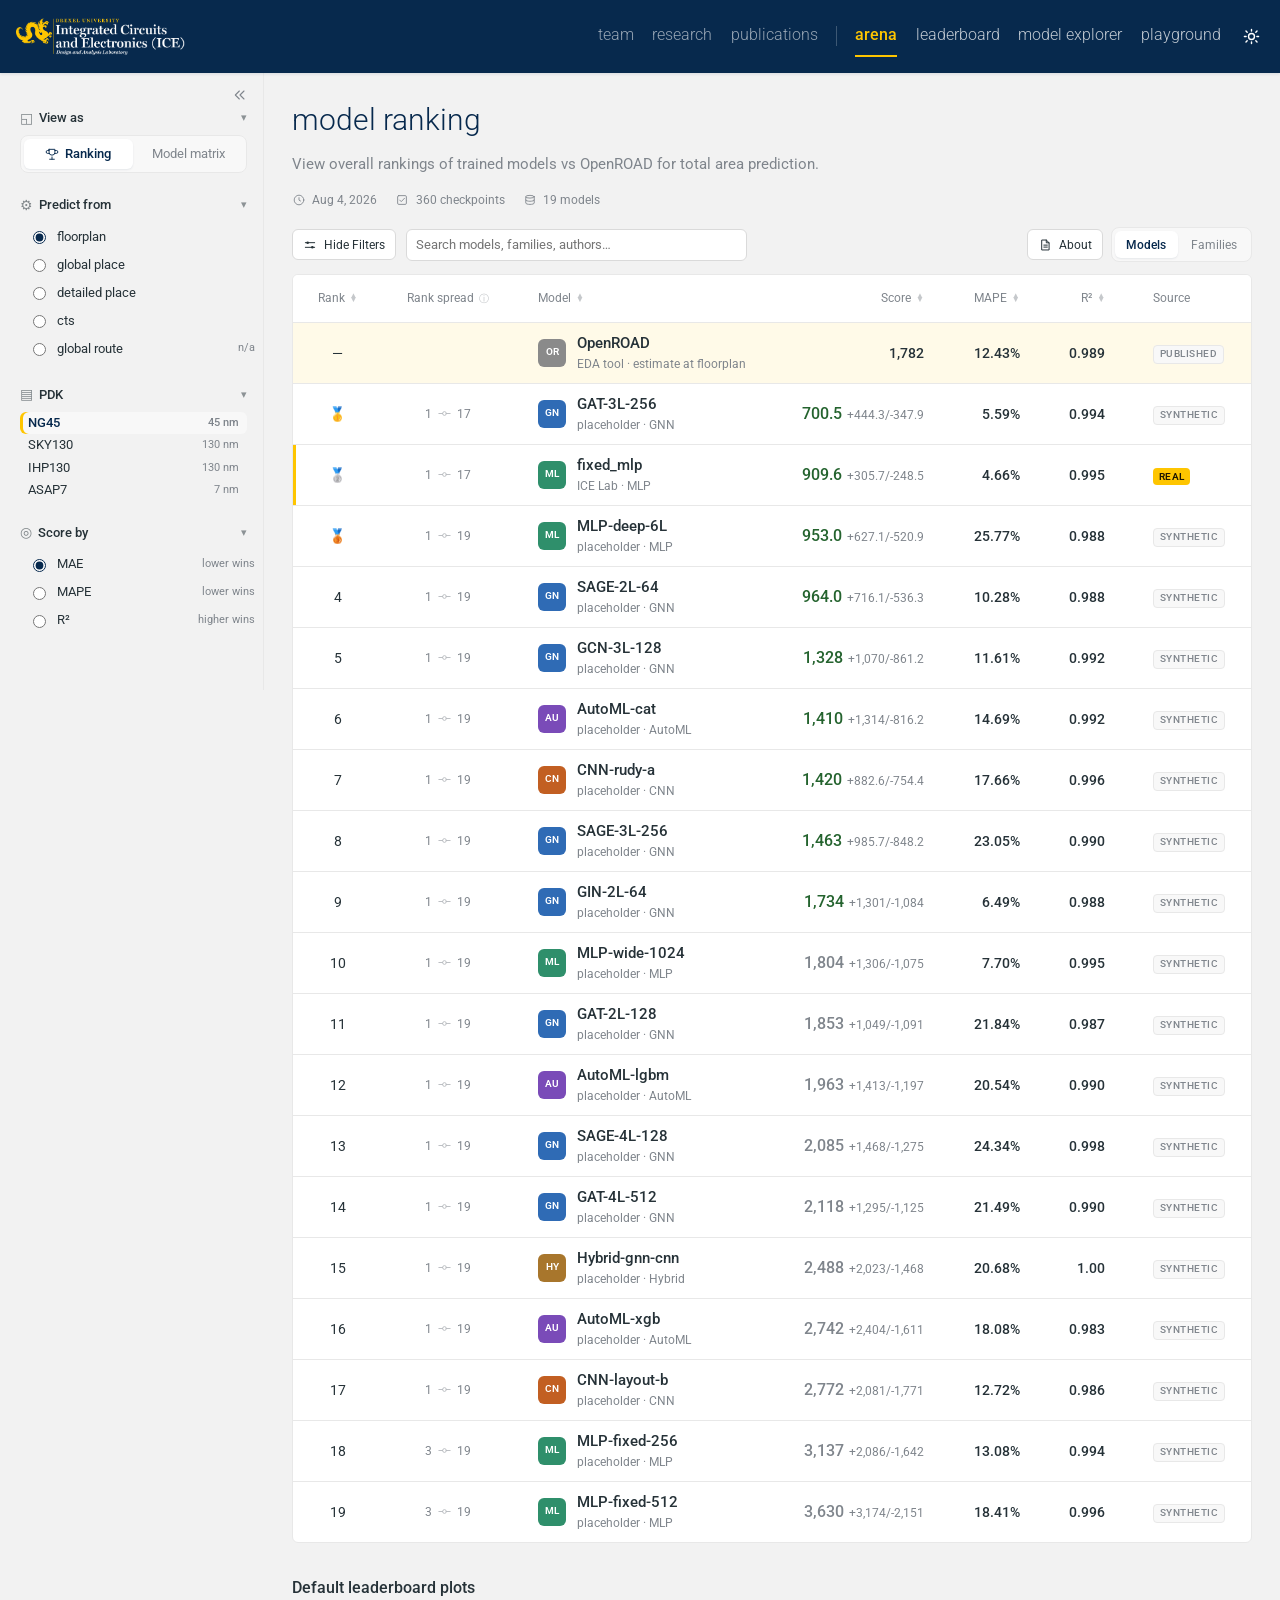
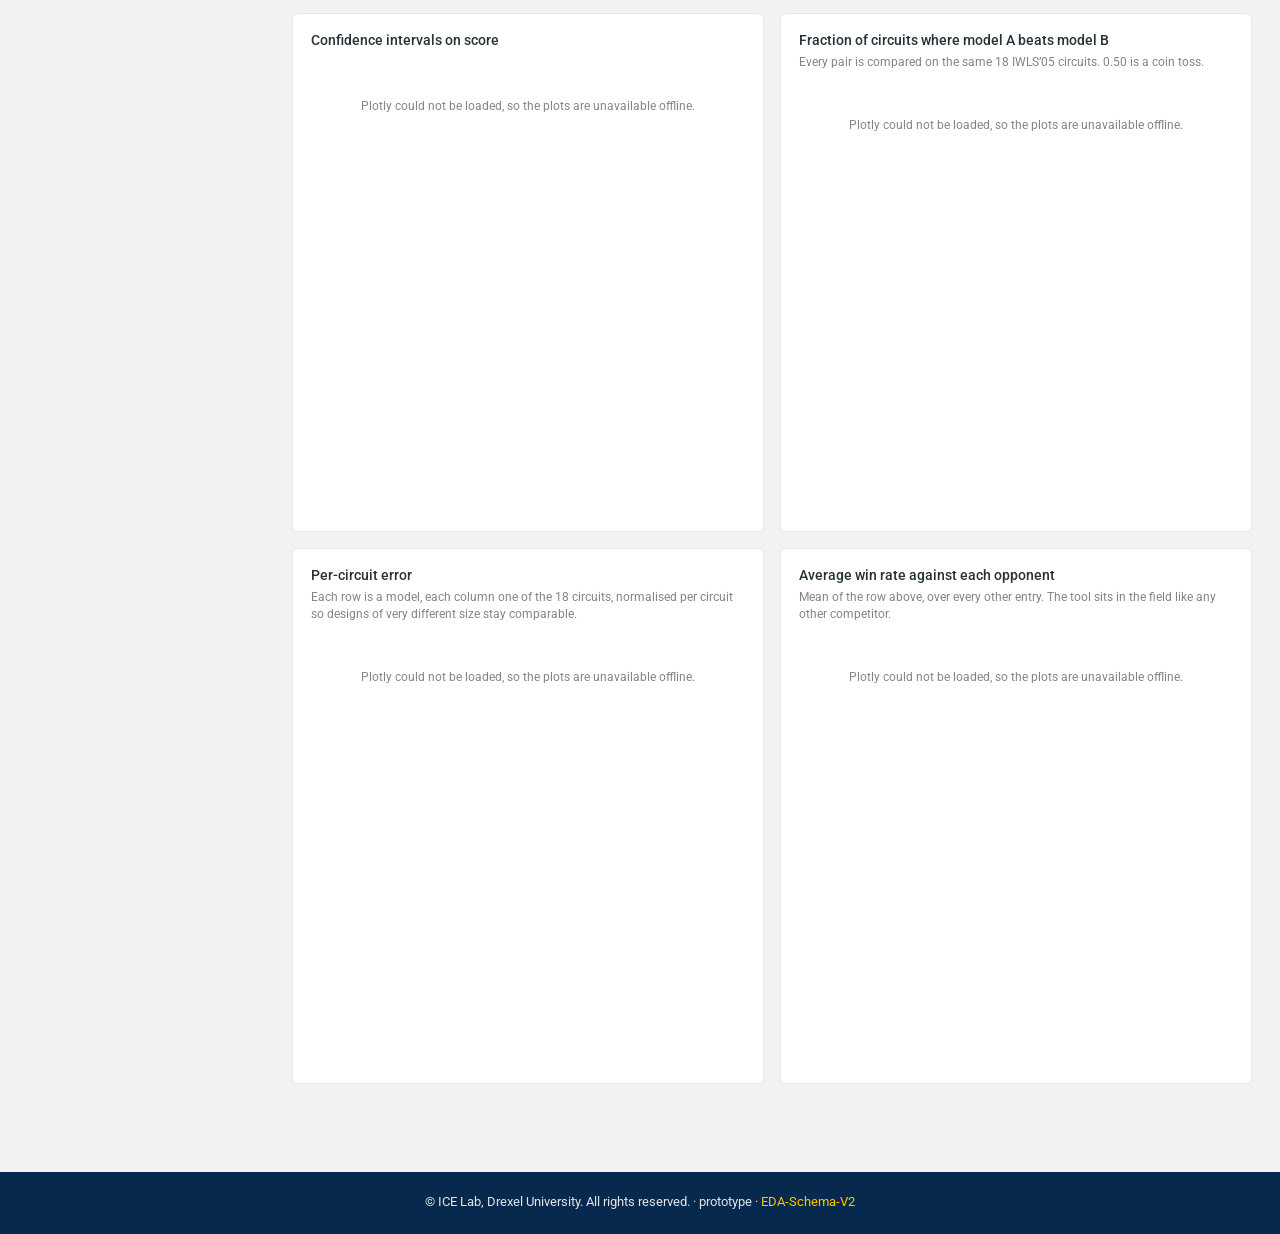
==== commit cb1da6ca: "Split the explorer network into a hideable feature/parameter rail and land the Arena ranking updates" ====
--- a/arena.html
+++ b/arena.html
@@ -5,7 +5,7 @@
 <meta name="viewport" content="width=device-width,initial-scale=1">
 <meta name="robots" content="noindex">
 <meta name="description" content="EDA-Schema Arena — trained models vs. OpenROAD for final-stage QoR prediction. Drexel ICE Lab.">
-<title>EDA-Schema Arena | Drexel ICE Lab</title>
+<title>model ranking | Drexel ICE Lab</title>
 <link rel="icon" href="data:image/svg+xml,<svg xmlns='http://www.w3.org/2000/svg' viewBox='0 0 32 32'><rect width='32' height='32' rx='6' fill='%2307294D'/><text x='16' y='23' font-family='Roboto,Arial' font-size='18' fill='%23fec500' text-anchor='middle'>E</text></svg>">
 <link rel="preconnect" href="https://fonts.googleapis.com">
 <link rel="preconnect" href="https://fonts.gstatic.com" crossorigin>
@@ -19,8 +19,8 @@
 
    Structure is LMArena's, measured off arena.ai/leaderboard/text/overall:
    filter rail + content column, a rank table carrying a rank interval and a
-   confidence interval on every score, a 2x2 of default plots, and the
-   leaderboard model×circuit heatmap under them. The skin is the lab's: Drexel navy and gold, Roboto, the tokens in
+   confidence interval on every score, a 2x2 of default plots, and a
+   model×circuit heatmap on the Model matrix view (Arena’s Pareto slot). The skin is the lab's: Drexel navy and gold, Roboto, the tokens in
    theme.css. Arena's own type scale is kept, because a dense rank table is
    what it was designed for.
 
@@ -41,14 +41,24 @@
 /* --- shell ---------------------------------------------------------------- */
 .shell { display: grid; grid-template-columns: 264px minmax(0, 1fr); gap: 0;
   max-width: 1680px; margin: 0 auto; align-items: start; }
+.shell.rail-off { grid-template-columns: minmax(0, 1fr); }
 @media (max-width: 1080px) { .shell { grid-template-columns: 1fr; } }
 
 .rail { position: sticky; top: 72px; align-self: start; max-height: calc(100vh - 72px);
-  overflow-y: auto; padding: 1.25rem 1rem 2rem 1.25rem;
+  display: flex; flex-direction: column; min-width: 0;
   border-right: 1px solid var(--global-divider-color); }
-@media (max-width: 1080px) { .rail { position: static; max-height: none; border-right: 0;
-  border-bottom: 1px solid var(--global-divider-color); } }
-.rail.hidden { display: none; }
+@media (max-width: 1080px) { .rail { position: static; max-height: none;
+  border-right: 0; border-bottom: 1px solid var(--global-divider-color); } }
+.shell.rail-off .rail { display: none; }
+
+.railclose { position: absolute; top: .55rem; right: .55rem; z-index: 1;
+  width: 28px; height: 28px; display: grid; place-items: center; border: 0;
+  border-radius: 6px; cursor: pointer; background: none;
+  color: var(--global-text-color-light); padding: 0; }
+.railclose:hover { background: var(--global-card-bg-color); color: var(--global-text-color); }
+.railclose svg { width: 16px; height: 16px; display: block; }
+.railscroll { overflow-y: auto; overflow-x: hidden; padding: 2.35rem 1rem 2rem 1.25rem;
+  flex: 1; min-height: 0; }
 
 .railsec { margin-bottom: 1.5rem; }
 .railhd { display: flex; align-items: center; gap: .4rem; margin-bottom: .6rem;
@@ -70,9 +80,11 @@
   display: flex; align-items: center; justify-content: center; gap: .35rem;
   transition: background .15s, color .15s; }
 .seg button:hover { color: var(--global-text-color); }
+.seg button svg { width: 14px; height: 14px; flex: none; opacity: .65; }
 .seg button[aria-selected="true"] { background: var(--global-bg-color);
   color: var(--global-theme-color); font-weight: 500;
   box-shadow: 0 1px 2px rgba(7,41,77,.08); }
+.seg button[aria-selected="true"] svg { opacity: 1; }
 
 .opt { display: flex; align-items: center; gap: .5rem; font-size: .82rem;
   padding: .22rem .5rem; border-radius: 6px; cursor: pointer;
@@ -81,36 +93,36 @@
 .opt:hover { background: var(--global-card-bg-color); }
 .opt[aria-selected="true"] { background: var(--global-card-bg-color);
   color: var(--global-theme-color); font-weight: 500; }
+#pdkopts .opt[aria-selected="true"] {
+  box-shadow: inset 3px 0 0 var(--md-secondary);
+}
 .opt input { accent-color: var(--global-theme-color); }
 .opt .sub { margin-left: auto; font-size: .7rem; color: var(--global-text-color-light); }
 
 /* --- content -------------------------------------------------------------- */
 .content { padding: 1.5rem 1.75rem 3rem; min-width: 0; }
 
-.crumbs { font-size: .78rem; color: var(--global-text-color-light); margin-bottom: .75rem; }
-.crumbs a { color: var(--global-link-color); }
-
-.h1row { display: flex; align-items: center; gap: .6rem; flex-wrap: wrap; }
-h1.title { font-size: 1.9rem; font-weight: 300; color: var(--md-heading-color); margin: 0; }
-.catchip { display: inline-flex; align-items: center; gap: .35rem; font-size: .85rem;
-  padding: .18rem .6rem; border-radius: 999px; background: var(--global-card-bg-color);
-  border: 1px solid var(--global-divider-color); color: var(--global-text-color); }
+h1.title { font-size: 1.9rem; font-weight: 300; color: var(--md-heading-color);
+  margin: 0; text-transform: lowercase; }
 .lead { font-size: .95rem; color: var(--global-text-color-light); margin: .5rem 0 0;
   max-width: 76ch; line-height: 1.55; }
 
-/* meta strip — Arena's icon + figure row under the title */
 .meta { display: flex; flex-wrap: wrap; gap: 1.15rem; margin: .85rem 0 1.1rem;
   font-size: .78rem; color: var(--global-text-color-light); }
 .meta span { display: inline-flex; align-items: center; gap: .38rem; }
-.meta b { font-weight: 500; color: var(--global-text-color); font-variant-numeric: tabular-nums; }
+.meta svg { width: 14px; height: 14px; flex: none; }
 
 /* toolbar above the table */
 .tbar { display: flex; align-items: center; gap: .6rem; flex-wrap: wrap; margin-bottom: .7rem; }
 .tbtn { font: inherit; font-size: .78rem; padding: .28rem .65rem; cursor: pointer;
   border: 1px solid var(--global-divider-strong); border-radius: 6px;
   background: var(--global-bg-color); color: var(--global-text-color);
-  display: inline-flex; align-items: center; gap: .35rem; }
+  display: inline-flex; align-items: center; gap: .4rem; }
 .tbtn:hover { border-color: var(--global-theme-color); }
+.tbtn[aria-pressed="true"] { background: var(--global-theme-color); color: #fff;
+  border-color: var(--global-theme-color); }
+.tbtn svg { width: 14px; height: 14px; display: block; flex: none; }
+.tbar.about-on .srch, .tbar.about-on #groupseg { display: none; }
 .srch { flex: 1; min-width: 180px; max-width: 320px; font: inherit; font-size: .8rem;
   padding: .3rem .6rem; border: 1px solid var(--global-divider-strong); border-radius: 6px;
   background: var(--global-bg-color); color: var(--global-text-color); }
@@ -124,10 +136,8 @@
   background: var(--global-bg-color); overflow: hidden; }
 .tscroll { overflow-x: auto; }
 table.lb { width: 100%; border-collapse: collapse; table-layout: auto; }
-/* arena does not grey its headers out: th and td are the same colour and the
-   same weight, so the header row reads as content rather than as a form label */
 table.lb thead th { background: var(--global-bg-color); font-size: .75rem; font-weight: 400;
-  color: var(--global-text-color); text-align: left; white-space: nowrap;
+  color: var(--global-text-color-light); text-align: left; white-space: nowrap;
   padding: .875rem 1.5rem; border-bottom: 1px solid var(--global-divider-color); }
 table.lb th.sortable { cursor: pointer; user-select: none; }
 table.lb th.sortable:hover { color: var(--global-text-color); }
@@ -137,6 +147,7 @@
 table.lb th .caret .on { opacity: 1; color: var(--global-theme-color); }
 table.lb th.act { color: var(--global-theme-color); }
 table.lb th.act .caret { opacity: 1; }
+table.lb th .thinfo { margin-left: .28rem; font-size: .65rem; opacity: .5; }
 table.lb th.rt, table.lb td.rt { text-align: right; }
 table.lb th.ct, table.lb td.ct { text-align: center; }
 table.lb tbody td { font-size: .875rem; padding: .5rem 1.5rem; vertical-align: middle;
@@ -148,20 +159,20 @@
 table.lb tbody tr.base:hover { background: color-mix(in srgb, var(--md-secondary) 14%, transparent); }
 table.lb tbody tr.isreal td:first-child { box-shadow: inset 3px 0 0 var(--md-secondary); }
 
-.rk { font-variant-numeric: tabular-nums; font-size: .9rem; }
+.rk { font-variant-numeric: tabular-nums; font-size: 1rem; }
 .place { font-size: .85rem; line-height: 1; }
 /* rank interval — Arena's "1 —o— 4" glyph */
 .spread { display: flex; align-items: center; justify-content: center; gap: .3rem;
   font-size: .78rem; color: var(--global-text-color-light); font-variant-numeric: tabular-nums; }
 .spread svg { opacity: .55; }
-.mcell { display: flex; align-items: center; gap: .55rem; min-width: 0; min-height: 36px; }
-.mname { font-family: "Roboto Mono", var(--global-font-mono); font-size: .875rem;
-  color: var(--global-text-color); white-space: nowrap; }
-.msub { font-size: .7rem; color: var(--global-text-color-light); }
-.fam { width: 20px; height: 20px; border-radius: 4px; flex: none; display: grid;
-  place-items: center; font-size: .6rem; font-weight: 600; color: #fff; }
-.val { font-variant-numeric: tabular-nums; }
-.pm { font-size: .72rem; color: var(--global-text-color-light); margin-left: .3rem;
+.mcell { display: flex; align-items: center; gap: .7rem; min-width: 0; min-height: 44px; }
+.mname { font-size: .95rem; font-weight: 500; color: var(--global-text-color);
+  white-space: nowrap; }
+.msub { font-size: .75rem; color: var(--global-text-color-light); }
+.fam { width: 28px; height: 28px; border-radius: 6px; flex: none; display: grid;
+  place-items: center; font-size: .65rem; font-weight: 600; color: #fff; }
+.val { font-variant-numeric: tabular-nums; font-size: 1rem; font-weight: 500; }
+.pm { font-size: .72rem; font-weight: 400; color: var(--global-text-color-light); margin-left: .3rem;
   font-variant-numeric: tabular-nums; }
 .tag { display: inline-flex; align-items: center; gap: .25rem; font-size: .62rem;
   font-weight: 600; letter-spacing: .05em; text-transform: uppercase; padding: .05rem .35rem;
@@ -188,11 +199,6 @@
 .plotcard p.cap { font-size: .72rem; color: var(--global-text-color-light);
   margin: 0 0 .6rem; line-height: 1.45; }
 .plotbox { width: 100%; height: 430px; }
-#p4 { overflow: hidden; }
-#mxcirc { width: 100%; height: 100%; display: block; }
-text.cl2 { font-size: 9px; fill: var(--global-text-color-light);
-  font-family: "Roboto Mono", var(--global-font-mono, monospace); }
-.cpt { cursor: pointer; }
 .plotwarn { font-size: .78rem; color: var(--global-text-color-light); padding: 2rem 0;
   text-align: center; }
 #tip { position: fixed; z-index: 200; pointer-events: none;
@@ -206,22 +212,105 @@
 .pareto { border: 1px solid var(--global-divider-color); border-radius: 6px;
   background: var(--global-bg-color); padding: 1rem 1.1rem 1.1rem; }
 .pareto h3 { font-size: .85rem; font-weight: 500; margin: 0 0 .15rem; }
-#stagebox { width: 100%; height: 480px; }
-
-/* models × stage/PDK rank matrix */
-.slicetool { display: flex; align-items: baseline; justify-content: space-between;
-  gap: .8rem; flex-wrap: wrap; margin: 0 0 .7rem; }
-.slicetool h2 { font-size: 1rem; font-weight: 500; margin: 0; }
-.mxcell { display: flex; align-items: center; justify-content: flex-end; gap: .28rem; }
-.mxcell .mdl { font-size: .85rem; }
-.mxact { background: var(--global-card-bg-color); }
-table.lb td[data-go] { cursor: pointer; }
-table.lb td[data-go]:hover { background: var(--global-card-bg-color); }
-.stageview { display: flex; flex-direction: column; gap: 1.25rem; }
+.pareto .cap { font-size: .72rem; color: var(--global-text-color-light);
+  margin: 0 0 .55rem; line-height: 1.45; }
+.matrixview { display: flex; flex-direction: column; min-height: calc(100vh - 210px); }
+.mxhead { margin: 0 0 .85rem; }
+.mxhead h2 { font-size: 1.05rem; font-weight: 500; margin: 0 0 .2rem; }
+.mxlayout { display: grid; grid-template-columns: minmax(0, 1fr) 292px; gap: 1.15rem;
+  align-items: stretch; flex: 1; min-height: 0; }
+@media (max-width: 1180px) { .mxlayout { grid-template-columns: 1fr; } }
+.mxpanel { display: flex; flex-direction: column; min-width: 0; }
+.mxhost { width: 100%; height: min(78vh, 920px); min-height: 540px; overflow: hidden; }
+#mxcirc { width: 100%; height: 100%; display: block; }
+#mxcirc text { user-select: none; }
+text.cl2 { font-size: 11px; fill: var(--global-text-color-light);
+  font-family: "Roboto Mono", var(--global-font-mono, monospace); }
+text.cl2.real { fill: var(--md-secondary); font-weight: 600; }
+.cpt { cursor: pointer; }
+.mxkey { display: flex; gap: 1rem; flex-wrap: wrap; font-size: .76rem;
+  color: var(--global-text-color-light); margin: 0 0 .55rem; }
+.mxkey span { display: inline-flex; align-items: center; gap: .32rem; }
+.mxkey i { width: 11px; height: 11px; border-radius: 2px; display: inline-block; }
+.mxhint { font-size: .76rem; color: var(--global-text-color-light); margin: .55rem 0 0;
+  min-height: 1.4em; }
+.mxhint a { color: var(--global-link-color); }
+.mxside { border: 1px solid var(--global-divider-color); border-radius: 6px;
+  background: var(--global-bg-color); padding: .95rem .85rem .7rem;
+  display: flex; flex-direction: column; max-height: min(78vh, 920px); }
+.mxside h3 { font-size: .85rem; font-weight: 500; margin: 0; }
+.mxside .cap { font-size: .72rem; color: var(--global-text-color-light);
+  margin: .2rem 0 .65rem; line-height: 1.4; }
+.mxside ol { list-style: none; margin: 0; padding: 0; overflow-y: auto; flex: 1; }
+.mxitem { display: flex; align-items: center; gap: .55rem; padding: .42rem .4rem;
+  border-radius: 6px; cursor: pointer; }
+.mxitem:hover, .mxitem.on { background: var(--global-card-bg-color); }
+.mxitem.dimmed { opacity: .38; }
+.mxitem .minw { min-width: 0; }
+.mxitem .mxscore { margin-left: auto; text-align: right; flex: none; }
+.famlogo { width: 20px; height: 20px; border-radius: 4px; flex: none; display: grid;
+  place-items: center; font-size: .6rem; font-weight: 600; color: #fff; }
 
 .foot { text-align: center; padding: 1.3rem; font-size: .8rem;
   background: var(--global-footer-bg-color); color: var(--global-footer-text-color); margin-top: 2.5rem; }
 .foot a { color: var(--global-footer-link-color); }
+
+/* contextual About — same layout as the leaderboard cell About tab */
+.ab { max-width: 920px; }
+.abkick { font-size: .74rem; text-transform: uppercase; letter-spacing: .07em;
+  color: var(--global-theme-color); font-weight: 600; margin-bottom: .3rem; }
+.abtitle { font-family: var(--global-font-slab); font-weight: 400; font-size: 1.75rem;
+  margin: 0 0 .4rem; line-height: 1.25; color: var(--md-heading-color); }
+.ablead { font-size: 1.02rem; color: var(--global-text-color-light); margin: 0 0 1.5rem; max-width: 70ch; }
+.abgrid { display: grid; grid-template-columns: repeat(auto-fit, minmax(150px, 1fr)); gap: 1px;
+  background: var(--global-divider-color); border: 1px solid var(--global-divider-color);
+  border-radius: var(--r-lg); overflow: hidden; margin-bottom: 2rem; }
+.abstat { background: var(--global-bg-color); padding: .8rem .9rem; }
+.abstat .t { font-size: .7rem; text-transform: uppercase; letter-spacing: .05em;
+  color: var(--global-text-color-light); }
+.abstat .v { font-family: var(--global-font-slab); font-size: 1.25rem; margin: .1rem 0; }
+.abstat .s { font-size: .75rem; color: var(--global-text-color-light); }
+.ab h2 { font-family: var(--global-font-slab); font-weight: 400; font-size: 1.28rem;
+  margin: 2rem 0 .5rem; padding-bottom: .3rem; border-bottom: 1px solid var(--global-divider-color); }
+.ab p { margin: 0 0 .85rem; line-height: 1.7; max-width: 72ch; }
+.abcall { border-left: 3px solid var(--global-theme-color); background: var(--global-card-bg-color);
+  padding: .8rem 1rem; border-radius: 0 6px 6px 0; margin: .2rem 0 1.2rem; }
+.abcall.warn { border-left-color: var(--lb-warn); }
+.abcall p { margin: 0; }
+.abfigs { display: grid; grid-template-columns: 1.5fr 1fr; gap: 1rem; margin: 1rem 0 .5rem; }
+@media (max-width: 800px) { .abfigs { grid-template-columns: 1fr; } }
+.abfigs figure { margin: 0; }
+.abfigs canvas { width: 100%; height: auto; border: 1px solid var(--global-divider-color);
+  border-radius: var(--r-md); display: block; }
+.abfigs figcaption { font-size: .78rem; color: var(--global-text-color-light);
+  margin-top: .45rem; line-height: 1.5; }
+.abnote { font-size: .76rem !important; color: var(--global-text-color-light); font-style: italic; }
+.abtab { width: 100%; border-collapse: collapse; margin: .4rem 0 1.3rem; font-size: .92rem; }
+.abtab th { text-align: left; font-weight: 500; color: var(--global-text-color-light);
+  padding: .55rem .7rem .55rem 0; vertical-align: top;
+  border-bottom: 1px solid var(--global-divider-color); }
+.abtab td { padding: .55rem 0; border-bottom: 1px solid var(--global-divider-color); line-height: 1.6; }
+.abdir { display: inline-block; font-size: .72rem; padding: .05rem .5rem; border-radius: var(--r-pill);
+  background: var(--global-card-bg-color); color: var(--global-text-color-light); margin-left: .4rem; }
+.abcta { display: flex; align-items: center; justify-content: space-between; gap: 1.2rem; flex-wrap: wrap;
+  border: 1px solid var(--global-theme-color); border-radius: var(--r-lg); padding: 1.1rem 1.3rem;
+  margin: 2rem 0 1rem; background: var(--global-card-bg-color); }
+.abctat { font-family: var(--global-font-slab); font-size: 1.1rem; }
+.abctas { font-size: .88rem; color: var(--global-text-color-light); margin-top: .2rem; }
+.btn.primary { background: var(--global-theme-color); color: #fff; border: 1px solid var(--global-theme-color);
+  padding: .55rem 1.1rem; border-radius: var(--r-md); text-decoration: none; font-size: .92rem; white-space: nowrap; }
+.btn.primary:hover { opacity: .9; text-decoration: none; color: #fff; }
+.ivec { margin: .8rem 0 1.3rem; }
+.ivbar { display: flex; height: 26px; border-radius: var(--r-sm); overflow: hidden; }
+.ivseg { display: flex; align-items: center; justify-content: center; color: #fff;
+  font-size: .72rem; font-family: var(--global-font-mono); cursor: default; }
+.ivkey { display: flex; gap: 1.1rem; flex-wrap: wrap; margin-top: .5rem; font-size: .78rem;
+  color: var(--global-text-color-light); }
+.ivkey span { display: inline-flex; align-items: center; gap: .32rem; }
+.ivkey i { width: 11px; height: 11px; border-radius: var(--r-xs); display: inline-block; }
+.ivcells { display: flex; gap: 2px; flex-wrap: wrap; margin-top: .7rem; }
+.ivcells i { width: 13px; height: 13px; border-radius: var(--r-xs); display: block; opacity: .82; }
+.ivnote { font-size: .8rem; color: var(--global-text-color-light); margin-top: .6rem; }
 </style>
 </head>
 <body>
@@ -250,12 +339,26 @@
 
   <!-- ============ filter rail ============ -->
   <aside class="rail" id="rail">
+    <button type="button" class="railclose" id="railclose" aria-label="Hide filters">
+      <svg viewBox="0 0 24 24" fill="none" stroke="currentColor" stroke-width="1.6"
+        stroke-linecap="round" stroke-linejoin="round" aria-hidden="true">
+        <path d="M11 6l-6 6 6 6"/><path d="M18 6l-6 6 6 6"/>
+      </svg>
+    </button>
+    <div class="railscroll">
     <div class="railsec" data-sec="view">
       <button class="railhd"><span class="ico">◱</span> View as<span class="chev">▾</span></button>
       <div class="railbody">
         <div class="seg" id="viewseg">
-          <button data-view="ranking" aria-selected="true">Ranking</button>
-          <button data-view="stage" aria-selected="false">By stage</button>
+          <button data-view="ranking" aria-selected="true">
+            <svg viewBox="0 0 24 24" width="14" height="14" fill="none" stroke="currentColor"
+              stroke-width="1.6" stroke-linecap="round" stroke-linejoin="round" aria-hidden="true">
+              <path d="M8 21h8"/><path d="M12 17v4"/><path d="M7 4h10v5a5 5 0 0 1-10 0V4z"/>
+              <path d="M17 6h2.5a2.5 2.5 0 0 1 0 5H17"/><path d="M7 6H4.5a2.5 2.5 0 0 0 0 5H7"/>
+            </svg>
+            Ranking
+          </button>
+          <button data-view="matrix" aria-selected="false">Model matrix</button>
         </div>
       </div>
     </div>
@@ -274,28 +377,35 @@
       <button class="railhd"><span class="ico">◎</span> Score by<span class="chev">▾</span></button>
       <div class="railbody"><div id="metricopts"></div></div>
     </div>
+    </div>
   </aside>
 
   <!-- ============ content ============ -->
   <main class="content">
-    <div class="crumbs"><a href="index.html">leaderboard</a> / <span id="crumb"></span></div>
-
-    <div class="h1row">
-      <h1 class="title" id="title">Total area</h1>
-      <span class="catchip" id="chip">🏆 <span id="chiptxt">Overall</span></span>
-    </div>
-    <p class="lead" id="lead"></p>
-
+    <h1 class="title" id="title">model ranking</h1>
+    <p class="lead" id="lead">View overall rankings of trained models vs OpenROAD on IWLS’05.</p>
     <div class="meta" id="meta"></div>
 
-    <div class="tbar">
-      <button class="tbtn" id="togglerail">☰ Hide filters</button>
+    <div class="tbar" id="tbar">
+      <button class="tbtn" id="togglerail" aria-expanded="true" aria-controls="rail">
+        <svg viewBox="0 0 24 24" fill="none" stroke="currentColor" stroke-width="1.7"
+          stroke-linecap="round" aria-hidden="true">
+          <path d="M4 8h16"/><path d="M4 16h16"/>
+          <circle cx="8" cy="8" r="2.2" fill="currentColor" stroke="none"/>
+          <circle cx="16" cy="16" r="2.2" fill="currentColor" stroke="none"/>
+        </svg>
+        Hide Filters
+      </button>
       <input class="srch" id="srch" placeholder="Search models, families, authors…">
       <div class="right">
-        <div class="seg seg--sm" id="sliceseg" hidden>
-          <button type="button" data-slice="stage" aria-selected="true">Stages</button>
-          <button type="button" data-slice="pdk" aria-selected="false">PDKs</button>
-        </div>
+        <button class="tbtn" id="aboutbtn" aria-pressed="false" title="About this ranking">
+          <svg viewBox="0 0 24 24" fill="none" stroke="currentColor" stroke-width="1.7"
+            stroke-linecap="round" stroke-linejoin="round" aria-hidden="true">
+            <path d="M7 3.5h7.2L19 8.2V20.5H7z"/><path d="M14.2 3.5V8.2H19"/>
+            <path d="M10 12.2h6"/><path d="M10 15.6h6"/>
+          </svg>
+          About
+        </button>
         <div class="seg seg--sm" id="groupseg">
           <button data-group="models" aria-selected="true">Models</button>
           <button data-group="families" aria-selected="false">Families</button>
@@ -328,28 +438,36 @@
             <div class="plotbox" id="p3"></div>
           </div>
           <div class="plotcard">
-            <h3 id="p4t">Model × circuit vs OpenROAD</h3>
-            <p class="cap" id="p4c">Green beats the cell’s OpenROAD number, red loses. Hover a row
-              to isolate it. Opacity scales with |log(v / OpenROAD)|.</p>
+            <h3>Average win rate against each opponent</h3>
+            <p class="cap">Mean of the row above, over every other entry. The tool sits in the field like
+              any other competitor.</p>
             <div class="plotbox" id="p4"></div>
           </div>
         </div>
       </section>
     </div>
 
-    <div id="stageview" class="stageview" style="display:none">
-      <div class="slicetool">
-        <h2 id="slicetitle">Rank across stages</h2>
-        <p class="cap" id="slicecap" style="margin:0;font-size:.78rem;color:var(--global-text-color-light)"></p>
+    <div id="aboutview" class="aboutview" style="display:none"></div>
+
+    <div id="stageview" class="matrixview" style="display:none">
+      <div class="mxhead">
+        <h2 id="pt">Model matrix</h2>
+        <p class="cap" id="pc"></p>
       </div>
-      <div class="tablecard">
-        <div class="tscroll"><table class="lb" id="slicetbl"><thead id="slicehead"></thead><tbody id="slicebody"></tbody></table></div>
-        <div class="foot-note" id="slicefoot"></div>
-      </div>
-      <div class="pareto">
-        <h3 id="pt">Metric across stages</h3>
-        <p class="cap" id="pc"></p>
-        <div id="stagebox"></div>
+      <div class="mxlayout">
+        <div class="pareto mxpanel">
+          <div class="mxkey">
+            <span><i style="background:var(--lb-win-solid)"></i>beats OpenROAD</span>
+            <span><i style="background:var(--lb-lose-solid)"></i>loses</span>
+          </div>
+          <div class="mxhost" id="stagebox"></div>
+          <p class="mxhint" id="mxinfo">Hover a cell to see that model on that circuit against OpenROAD.</p>
+        </div>
+        <aside class="mxside">
+          <h3 id="mxsideh">Models</h3>
+          <p class="cap" id="mxsidecap"></p>
+          <ol id="mxlist"></ol>
+        </aside>
       </div>
     </div>
   </main>
@@ -362,6 +480,7 @@
 <script src="real-data.js"></script>
 <script src="data/real.js"></script>
 <script src="data/baselines.js"></script>
+<script src="about.js"></script>
 <script>
 /* ===================================================================
    Registries
@@ -633,14 +752,24 @@
   $("stageopts").querySelectorAll("input").forEach(r => r.onchange = () => {
     state.stage = +r.value; render(); });
 
-  $("pdkopts").innerHTML = PDKS.map(([id, label, node]) =>
-    `<button type="button" class="opt" data-pdk="${id}" aria-selected="${state.pdk === id}">
-      ${label}<span class="sub">${node}</span></button>`).join("");
-  $("pdkopts").querySelectorAll("[data-pdk]").forEach(b => b.onclick = () => {
-    if (state.pdk === b.dataset.pdk) return;
-    state.pdk = b.dataset.pdk;
-    render();
-  });
+  const pdkHost = $("pdkopts");
+  if (!pdkHost.dataset.ready) {
+    pdkHost.setAttribute("role", "radiogroup");
+    pdkHost.setAttribute("aria-label", "PDK");
+    pdkHost.innerHTML = PDKS.map(([id, label, node]) =>
+      `<button type="button" class="opt" role="radio" data-pdk="${id}">
+        ${label}<span class="sub">${node}</span></button>`).join("");
+    pdkHost.dataset.ready = "1";
+    pdkHost.addEventListener("click", e => {
+      const b = e.target.closest("[data-pdk]");
+      if (!b || !pdkHost.contains(b)) return;
+      if (state.pdk === b.dataset.pdk) return;
+      state.pdk = b.dataset.pdk;
+      render();
+    });
+  }
+  pdkHost.querySelectorAll("[data-pdk]").forEach(b =>
+    b.setAttribute("aria-selected", state.pdk === b.dataset.pdk));
 
   $("metricopts").innerHTML = metricsOf(state.task).map(m => {
     const st = cellState(state.task, m, state.pdk, state.stage);
@@ -657,30 +786,35 @@
    Header + table
    =================================================================== */
 function drawHead(rows) {
-  const [, label, unit] = taskDef();
-  const pdkLabel = PDKS.find(p => p[0] === state.pdk)[1];
-  $("title").textContent = label;
-  $("chiptxt").textContent = state.metric;
-  $("crumb").textContent = `${label} · ${pdkLabel} · ${SL[state.stage]}`;
-  /* only the metrics in the target's own units carry one */
-  const withUnit = ABSOLUTE(state.metric) && unit ? " in " + unit : "";
-  $("lead").innerHTML = `Predicting the <b>detailed-route</b> value from <b>${SL[state.stage]}</b>
-    on <b>${pdkLabel}</b>, scored by <b>${state.metric}</b>${withUnit}.
-    ${hi(state.metric) ? "Higher wins." : "Lower wins."} The OpenROAD estimate at the same stage
-    is in the table as a competitor, not as a footnote.
-    A name that repeats across stages is a separately trained checkpoint — EDA-Schema-V2 does not
-    share one ML model across the flow.`;
+  const [, label] = taskDef();
+  const pdkL = (PDKS.find(x => x[0] === state.pdk) || [state.pdk, state.pdk])[1];
+  if (state.view === "about") {
+    $("title").textContent = "about this ranking";
+    $("lead").textContent = `The problem behind ${label.toLowerCase()} prediction from ${SL[state.stage]} on ${pdkL}.`;
+  } else {
+    $("title").textContent = "model ranking";
+    $("lead").textContent = `View overall rankings of trained models vs OpenROAD for ${label.toLowerCase()} prediction.`;
+  }
 
   const st = RD() && RD().stats || {};
   const run = RD() && RD().run(state.pdk, STAGES[state.stage]);
+  const iso = (run && (run.run || {}).evaluated || "2026-08-04").slice(0, 10);
+  const pretty = (() => {
+    const [y, m, d] = iso.split("-").map(Number);
+    return new Date(y, m - 1, d).toLocaleDateString("en-US",
+      { month: "short", day: "numeric", year: "numeric" });
+  })();
+  const nCkpt = st.checkpoints || 360;
+  const nModels = rows.length;
+  const ico = (d) => `<svg viewBox="0 0 24 24" fill="none" stroke="currentColor" stroke-width="1.5"
+    stroke-linecap="round" stroke-linejoin="round" aria-hidden="true">${d}</svg>`;
   $("meta").innerHTML = [
-    ["Updated", (run && (run.run || {}).evaluated || "2026-08-04").slice(0, 10)],
-    ["Entries", `<b>${rows.length}</b>`],
-    ["Circuits", `<b>${CIRCUITS().length}</b>`],
-    ["Instances", `<b>1,944</b>`],
-    ["Checkpoints", `<b>${st.checkpoints || 360}</b> real`],
-    ["Baseline", `Table 8`]
-  ].map(([k, v]) => `<span>${k} ${v}</span>`).join("");
+    [ico('<circle cx="12" cy="12" r="8.25"/><path d="M12 8v4.2l2.6 1.5"/>'), pretty],
+    [ico('<rect x="4.5" y="4.5" width="15" height="15" rx="2"/><path d="M8 12.1l2.7 2.7L16.3 9"/>'),
+      nCkpt.toLocaleString("en-US") + " checkpoints"],
+    [ico('<ellipse cx="12" cy="6.4" rx="7.25" ry="2.35"/><path d="M4.75 6.4v5.4c0 1.3 3.25 2.35 7.25 2.35s7.25-1.05 7.25-2.35V6.4"/><path d="M4.75 11.8v5.4c0 1.3 3.25 2.35 7.25 2.35s7.25-1.05 7.25-2.35v-5.4"/>'),
+      nModels + " models"]
+  ].map(([svg, t]) => `<span>${svg}${t}</span>`).join("");
 }
 
 const spreadSVG = `<svg width="15" height="15" viewBox="0 0 24 24" fill="none"
@@ -691,28 +825,17 @@
   if (rank < 1 || rank > 3) return "";
   return `<span class="place" title="${["1st","2nd","3rd"][rank - 1]}">${MED[rank - 1]}</span>`;
 }
-function fmtGpu(mb) {
-  if (!mb) return "—";
-  return mb >= 1024 ? (mb / 1024).toFixed(1) + " GB" : mb + " MB";
-}
-
 const COLS = () => [
-  { k: "rank",   t: "Rank",        cls: "ct",  sortable: false },
+  { k: "rank",   t: "Rank",        cls: "ct",  sortable: true },
   { k: "spread", t: "Rank spread", cls: "ct",  sortable: false,
     tip: "Best and worst rank this entry could hold once the 95% interval on its score is taken into account" },
   { k: "model",  t: "Model",       cls: "",    sortable: true },
-  { k: "score",  t: state.metric,  cls: "rt",  sortable: true },
+  { k: "score",  t: "Score",       cls: "rt",  sortable: true },
 ].concat(metricsOf(state.task).filter(m => m !== state.metric &&
     cellState(state.task, m, state.pdk, state.stage) === "live")
   .map(m => ({ k: "m:" + m, t: m, cls: "rt", sortable: true })))
  .concat([
-  { k: "params", t: "Params",   cls: "rt", sortable: true },
-  { k: "wall",   t: "Wall",     cls: "rt", sortable: true,
-    tip: "Train wall clock from run.log, the cost analog of Arena's price column" },
-  { k: "gpu",    t: "Peak GPU", cls: "rt", sortable: true,
-    tip: "Peak GPU memory from run.log" },
-  { k: "regime", t: "Regime",   cls: "",   sortable: false },
-  { k: "kind",   t: "Source",   cls: "",   sortable: false }]);
+  { k: "kind", t: "Source", cls: "", sortable: false }]);
 
 function drawTable(rows) {
   const cols = COLS();
@@ -738,7 +861,8 @@
 
   if (state.sort) {
     const c = state.sort;
-    const key = r => c === "model" ? r.n : c === "score" ? r.v : c === "params" ? r.params
+    const key = r => c === "model" ? r.n : c === "score" ? r.v : c === "rank" ? r.rank
+      : c === "params" ? r.params
       : c === "wall" ? r.wall : c === "gpu" ? (r.gpu || 0)
       : c.startsWith("m:") ? r.vals[c.slice(2)] : r.v;
     list = [...list].sort((a, b) => {
@@ -752,6 +876,7 @@
     const act = state.sort === c.k;
     return `<th class="${c.cls}${c.sortable ? " sortable" : ""}${act ? " act" : ""}"
       ${c.sortable ? `data-sort="${c.k}"` : ""} ${c.tip ? `title="${c.tip}"` : ""}>${c.t}${
+      c.tip ? `<span class="thinfo" aria-hidden="true">ⓘ</span>` : ""}${
       c.sortable ? `<span class="caret"><i class="${act && state.asc ? "on" : ""}">▲</i><i class="${act && !state.asc ? "on" : ""}">▼</i></span>` : ""}</th>`;
   }).join("") + "</tr>";
   $("lbhead").querySelectorAll("[data-sort]").forEach(th => th.onclick = () => {
@@ -769,8 +894,6 @@
       <div><div class="mname">OpenROAD</div>
       <div class="msub">EDA tool · estimate at ${SL[state.stage]}</div></div></div></td>
     <td class="rt val">${fmt(bv, state.metric)}</td>${extra}
-    <td class="rt dim">—</td><td class="rt dim">—</td><td class="rt dim">—</td>
-    <td class="dim">—</td>
     <td><span class="tag tag--synth">published</span></td></tr>`;
 
   $("lbbody").innerHTML = baseRow + list.map(r => {
@@ -787,11 +910,7 @@
       cols.filter(c => c.k.startsWith("m:")).map(c => {
         const m = c.k.slice(2);
         return `<td class="rt val">${fmt(r.vals[m], m)}</td>`; }).join("") +
-      `<td class="rt val dim">${r.params ? r.params.toLocaleString("en-US") : "—"}</td>
-       <td class="rt val dim">${r.wall || "—"}</td>
-       <td class="rt val dim">${fmtGpu(r.gpu)}</td>
-       <td class="dim body-xs">${r.regime}</td>
-       <td>${r.real ? '<span class="tag tag--real">real</span>'
+      `<td>${r.real ? '<span class="tag tag--real">real</span>'
                     : '<span class="tag tag--synth">synthetic</span>'}</td></tr>`;
   }).join("");
 }
@@ -839,9 +958,8 @@
 
 function drawPlots(rows) {
   if (typeof Plotly === "undefined") {
-    ["p1","p2","p3"].forEach(id =>
+    ["p1","p2","p3","p4"].forEach(id =>
       $(id).innerHTML = '<p class="plotwarn">Plotly could not be loaded, so the plots are unavailable offline.</p>');
-    drawMxCircuit(rows.slice(0, 14));
     return;
   }
   const t = plotTheme(), m = state.metric, unit = taskDef()[2];
@@ -919,15 +1037,36 @@
     yaxis: { autorange: "reversed", tickfont: { size: 8, color: t.font.color } }
   }), CONFIG);
 
-  drawMxCircuit(top);
-}
-
-/* leaderboard model × circuit SVG (index.html chCircuits), same slot as the
-   old win-rate plot. Colour is win/lose against the cell's aggregate OpenROAD
-   number; intensity is |log(model/tool)| clipped at 1.2 nats. */
-const CIRC_SHORT = ["ac97","aes","des3","eth","i2c","jpeg","mem","pci","sasc","sspi",
-                    "spi","pcm","scaes","scdes","tv80","usb_f","usb_p","wbdma"];
-let mxHi = null, MX_ROWS = [];
+  /* 4 — average win rate against every other entry */
+  const avg = top.map((r, i) => {
+    const row = W[i].filter(v => v !== null);
+    return { n: r.n, real: r.real, v: row.reduce((a, b) => a + b, 0) / (row.length || 1) };
+  }).sort((a, b) => b.v - a.v);
+  Plotly.react($("p4"), [{
+    type: "bar", x: avg.map(a => a.n), y: avg.map(a => a.v),
+    marker: { color: avg.map(a => a.real ? t.gold : t.accent), line: { width: 0 } },
+    text: avg.map(a => (a.v * 100).toFixed(1)), textposition: "outside",
+    textfont: { size: 9, color: t.font.color },
+    hovertemplate: "%{x}<br>wins %{y:.1%} of pairings<extra></extra>"
+  }], Object.assign(BASE_LAYOUT(t), {
+    yaxis: Object.assign(BASE_LAYOUT(t).yaxis, { tickformat: ".0%",
+      title: { text: "Average win rate", font: { size: 11 } } }),
+    xaxis: Object.assign(BASE_LAYOUT(t).xaxis, { tickangle: -55 })
+  }), CONFIG);
+}
+
+/* Model × circuit heatmap on Model matrix. Win/lose vs OpenROAD
+   on that design (or that PDK). Intensity is |log(model/tool)|. */
+const CIRC_SHORT = {
+  ac97_ctrl: "ac97", aes_core: "aes", des3_area: "des3", ethernet: "eth",
+  i2c: "i2c", jpeg: "jpeg", mem_ctrl: "mem", pci: "pci", sasc: "sasc",
+  simple_spi: "sspi", spi: "spi", ss_pcm: "pcm", systemcaes: "scaes",
+  systemcdes: "scdes", tv80: "tv80", usb_funct: "usb_f", usb_phy: "usb_p",
+  wb_dma: "wbdma"
+};
+const circShort = n => CIRC_SHORT[n] || String(n).replace(/_/g, " ").slice(0, 8);
+let mxHi = null, mxCol = null, mxPin = null, MX_ROWS = [];
+let mxRO = null, mxSkipRO = false;
 const tipEl = () => $("tip");
 function showTip(e, html) {
   const tip = tipEl(); if (!tip) return;
@@ -940,254 +1079,348 @@
 }
 const hideTip = () => { const tip = tipEl(); if (tip) tip.classList.remove("on"); };
 
+function applyMxHi(host) {
+  const row = mxPin || mxHi;
+  if (host) host.querySelectorAll("[data-mn],[data-ci]").forEach(n => {
+    const isRow = row && n.dataset.mn === row;
+    const isCol = mxCol != null && n.hasAttribute("data-ci") && +n.dataset.ci === mxCol;
+    const lit = (!row && mxCol == null) || isRow || isCol;
+    if (n.dataset.op) n.setAttribute("opacity", lit ? n.dataset.op : .1);
+    else n.setAttribute("opacity", lit ? 1 : .28);
+  });
+  document.querySelectorAll("#mxlist [data-mn]").forEach(n => {
+    const on = row && n.dataset.mn === row;
+    n.classList.toggle("on", !!on);
+    n.classList.toggle("dimmed", !!(row && !on));
+  });
+}
+function explorerHref(n) {
+  const q = new URLSearchParams({
+    task: state.task, pdk: state.pdk, stage: STAGES[state.stage],
+    metric: state.metric, model: n
+  });
+  return "explorer.html?" + q;
+}
+let MX_SPEC = { mode: "circuit", cols: [] };
+function mxSpec() {
+  const m = state.metric;
+  if (state.slice === "pdk") {
+    return {
+      mode: "pdk",
+      cols: PDKS.map(([id, label, node], i) => ({
+        i, id, label, full: node,
+        pdk: id, stage: state.stage,
+        base: baseVal(state.task, m, id, state.stage),
+        live: cellState(state.task, m, id, state.stage) === "live",
+        current: id === state.pdk
+      }))
+    };
+  }
+  const p = state.pdk, s = state.stage;
+  const baseRow = perCircuit(state.task, m, p, s, "__baseline__");
+  const agg = baseVal(state.task, m, p, s);
+  return {
+    mode: "circuit",
+    cols: CIRCUITS().map((c, i) => ({
+      i, id: c, label: circShort(c), full: c,
+      pdk: p, stage: s,
+      base: isFinite(baseRow[i]) ? baseRow[i] : agg,
+      live: true, current: false
+    }))
+  };
+}
+function mxCellVal(r, col) {
+  if (!r || !col) return NaN;
+  if (MX_SPEC.mode === "pdk") {
+    return col.live ? modelVal(state.task, state.metric, col.pdk, col.stage, r.n) : NaN;
+  }
+  return r.series[col.i];
+}
+function setMxInfo(r, ci) {
+  const el = $("mxinfo"); if (!el) return;
+  const m = state.metric;
+  const link = n => ` · <a href="${explorerHref(n)}">explorer</a>`;
+  if (!r) {
+    el.textContent = mxPin
+      ? `Pinned ${mxPin}. Hover a cell, or click the row again to unpin.`
+      : (MX_SPEC.mode === "pdk"
+        ? "Hover a cell to compare that model on that PDK against OpenROAD. Click a PDK column to switch node."
+        : "Hover a cell to see that model on that circuit against OpenROAD. Click a row to pin it.");
+    return;
+  }
+  if (ci == null || !Number.isInteger(ci) || !MX_SPEC.cols[ci]) {
+    el.innerHTML = `${r.n}${mxPin === r.n ? " · pinned" : ""} · `
+      + `${r.real ? "ICE Lab, measured" : "placeholder"}` + link(r.n);
+    return;
+  }
+  const col = MX_SPEC.cols[ci], v = mxCellVal(r, col), b = col.base;
+  const ratio = isFinite(v) && isFinite(b) && b !== 0 ? v / b : null;
+  const verdict = !isFinite(v) || !isFinite(b) ? "no comparison"
+    : better(v, b, m) ? "beats OpenROAD" : "loses to OpenROAD";
+  const where = MX_SPEC.mode === "pdk"
+    ? `${col.label} <span class="mono">(${col.full})</span>`
+    : `${col.label} <span class="mono">(${col.full})</span>`;
+  el.innerHTML = `<b>${r.n}</b> on ${where} · `
+    + `${m} ${fmt(v, m)} vs OpenROAD ${fmt(b, m)}`
+    + (ratio != null ? ` · ${ratio.toFixed(2)}×` : "")
+    + ` · ${verdict}` + link(r.n);
+}
+function ensureMxRO() {
+  const box = $("stagebox");
+  if (!box || mxRO) return;
+  let t = 0;
+  mxRO = new ResizeObserver(() => {
+    if (mxSkipRO || state.view !== "matrix") return;
+    clearTimeout(t);
+    t = setTimeout(() => drawMxCircuit(), 40);
+  });
+  mxRO.observe(box);
+}
+
 function drawMxCircuit(rows) {
-  const box = $("p4");
+  const box = $("stagebox");
   if (!box) return;
   if (typeof Plotly !== "undefined" && box.data) Plotly.purge(box);
-  MX_ROWS = rows;
-  const m = state.metric, b = baseVal(state.task, m, state.pdk, state.stage);
-  const cs = CIRCUITS();
-  const nC = CIRC_SHORT.length;
-  const W = 760, Hh = 340;
-  box.innerHTML = `<svg id="mxcirc" viewBox="0 0 ${W} ${Hh}" preserveAspectRatio="xMidYMid meet"></svg>`;
+  if (rows) MX_ROWS = rows;
+  rows = MX_ROWS || [];
+  const m = state.metric;
+  MX_SPEC = mxSpec();
+  const cols = MX_SPEC.cols;
+  const nC = cols.length;
+  const pdkL = (PDKS.find(x => x[0] === state.pdk) || [state.pdk, state.pdk])[1];
+  if (MX_SPEC.mode === "pdk") {
+    $("pt").textContent = "Model matrix";
+    $("pc").textContent = `Each column is a process node at ${SL[state.stage]}. `
+      + `Green beats that PDK’s OpenROAD ${m}, red loses. Family marks on the left are architecture logos. `
+      + `Click a PDK column — or the rail — to switch node. Gold wash is the selected PDK.`;
+  } else {
+    $("pt").textContent = "Model matrix";
+    $("pc").textContent = `Each cell is one model on one of the ${nC} IWLS’05 designs, vs OpenROAD on that design `
+      + `at ${pdkL} · ${SL[state.stage]}. Green beats, red loses. Hover a mark or a name to isolate the row.`;
+  }
+
+  if (!rows.length || !nC) {
+    box.innerHTML = '<p class="plotwarn">No models to plot for this filter.</p>';
+    setMxInfo(null);
+    return;
+  }
+
+  mxSkipRO = true;
+  const W = Math.max(box.clientWidth || 0, 640);
+  const Hh = Math.max(box.clientHeight || 0, 520);
+  box.innerHTML = `<svg id="mxcirc" viewBox="0 0 ${W} ${Hh}" preserveAspectRatio="none" `
+    + `role="img" aria-label="${MX_SPEC.mode === "pdk" ? "Model by PDK" : "Model by circuit"} heatmap versus OpenROAD"></svg>`;
   const host = $("mxcirc");
-  const X0 = 118, Y0 = 34, cw = (W - X0 - 16) / nC, chh = (Hh - Y0 - 24) / Math.max(rows.length, 1);
+  const X0 = 176, Y0 = MX_SPEC.mode === "pdk" ? 44 : 96;
+  const cw = (W - X0 - 12) / nC;
+  const chh = (Hh - Y0 - 10) / rows.length;
   let g = "";
-  CIRC_SHORT.forEach((c, i) => {
-    const x = X0 + i * cw + cw / 2;
-    g += `<text class="cl2" x="${x.toFixed(1)}" y="${Y0 - 6}" text-anchor="end" ` +
-         `transform="rotate(-52 ${x.toFixed(1)} ${Y0 - 6})">${c}</text>`;
+  cols.forEach((col, i) => {
+    const x = X0 + i * cw;
+    if (col.current) {
+      g += `<rect x="${x.toFixed(1)}" y="${Y0.toFixed(1)}" width="${cw.toFixed(1)}" `
+        + `height="${(Hh - Y0).toFixed(1)}" fill="var(--md-secondary)" opacity=".12"/>`;
+    }
+    const tx = x + cw / 2;
+    const rot = MX_SPEC.mode === "pdk" ? 0 : -58;
+    const anchor = MX_SPEC.mode === "pdk" ? "middle" : "end";
+    const ty = MX_SPEC.mode === "pdk" ? Y0 - 14 : Y0 - 18;
+    g += `<text class="cl2 cpt${col.current ? " real" : ""}" data-ci="${i}" x="${tx.toFixed(1)}" y="${ty}" `
+      + `text-anchor="${anchor}"`
+      + (rot ? ` transform="rotate(${rot} ${tx.toFixed(1)} ${ty})"` : "")
+      + `>${col.label}</text>`;
   });
   rows.forEach((r, ri) => {
-    const dim = mxHi && mxHi !== r.n;
-    g += `<text class="cl2" data-mn="${r.n}" x="${X0 - 8}" ` +
-         `y="${(Y0 + ri * chh + chh / 2 + 3).toFixed(1)}" text-anchor="end" ` +
-         `opacity="${dim ? .35 : 1}">${r.n}</text>`;
-    for (let ci = 0; ci < nC; ci++) {
-      const v = r.series[ci];
-      const ok = isFinite(v) && isFinite(b) && b !== 0;
+    const y = Y0 + ri * chh;
+    const fy = y + chh / 2;
+    const fam = r.fam || famOf(r.n);
+    if (r.real) {
+      g += `<rect x="${(X0 - 5).toFixed(1)}" y="${y.toFixed(1)}" width="3" `
+        + `height="${(chh - 1).toFixed(1)}" fill="var(--md-secondary)"/>`;
+    }
+    g += `<rect class="cpt" data-mn="${r.n}" rx="3" x="10" y="${(fy - 8).toFixed(1)}" `
+      + `width="16" height="16" fill="${FAMCOL[fam] || FAMCOL.MLP}"/>`;
+    g += `<text data-mn="${r.n}" x="18" y="${(fy + 4).toFixed(1)}" text-anchor="middle" `
+      + `fill="#fff" font-size="7.5" font-weight="600" font-family="Roboto,sans-serif" `
+      + `pointer-events="none">${fam.slice(0, 2).toUpperCase()}</text>`;
+    g += `<text class="cl2${r.real ? " real" : ""} cpt" data-mn="${r.n}" x="32" `
+      + `y="${(fy + 4).toFixed(1)}" text-anchor="start">${r.n}</text>`;
+    cols.forEach((col, ci) => {
+      const v = mxCellVal(r, col), b = col.base;
+      const ok = col.live && isFinite(v) && isFinite(b) && b !== 0;
       const win = ok && better(v, b, m);
       const mag = ok ? Math.min(1, Math.abs(Math.log(Math.abs(v / b))) / 1.2) : 0;
-      const op = dim ? .12 : (ok ? 0.14 + 0.7 * mag : .06);
-      g += `<rect class="cpt" x="${(X0 + ci * cw).toFixed(1)}" y="${(Y0 + ri * chh).toFixed(1)}" ` +
-           `width="${(cw - 1).toFixed(1)}" height="${(chh - 1).toFixed(1)}" ` +
-           `fill="${ok ? (win ? "#3f8a45" : "#b8453a") : "#9aa3ad"}" opacity="${op.toFixed(2)}" ` +
-           `data-mn="${r.n}" data-ci="${ci}" data-op="${(ok ? 0.14 + 0.7 * mag : .06).toFixed(2)}"/>`;
-    }
+      const baseOp = ok ? 0.16 + 0.74 * mag : .06;
+      g += `<rect class="cpt" x="${(X0 + ci * cw).toFixed(1)}" y="${y.toFixed(1)}" `
+        + `width="${Math.max(cw - 1.2, 2).toFixed(1)}" height="${Math.max(chh - 1.2, 2).toFixed(1)}" `
+        + `fill="${ok ? (win ? "var(--lb-win-solid)" : "var(--lb-lose-solid)") : "#9aa3ad"}" `
+        + `opacity="${baseOp.toFixed(2)}" data-mn="${r.n}" data-ci="${ci}" `
+        + `data-op="${baseOp.toFixed(2)}"/>`;
+    });
   });
   host.innerHTML = g;
-  $("p4t").textContent = `Model × circuit — ${m} vs OpenROAD`;
-  $("p4c").textContent = `Each cell is one of the ${cs.length} IWLS’05 designs, compared to the ` +
-    `aggregate OpenROAD ${m} for this (PDK, stage). Green beats that number, red loses. ` +
-    `Hover a row to isolate it.`;
+  applyMxHi(host);
+  setMxInfo(mxPin ? rows.find(x => x.n === mxPin) : null);
+
+  const rowOf = n => MX_ROWS.find(x => x.n === n);
+  const focusCol = ci => {
+    const col = cols[ci];
+    if (!col || MX_SPEC.mode !== "pdk" || state.pdk === col.id) return;
+    state.pdk = col.id;
+    render();
+  };
+
   host.querySelectorAll("[data-mn]").forEach(el => {
     el.onmouseenter = e => {
       mxHi = el.dataset.mn;
-      host.querySelectorAll("[data-mn]").forEach(n => {
-        const dim = n.dataset.mn !== mxHi;
-        if (n.tagName === "text") n.setAttribute("opacity", dim ? .35 : 1);
-        else n.setAttribute("opacity", dim ? .12 : n.dataset.op);
-      });
-      if (el.dataset.ci == null) { hideTip(); return; }
-      const r = MX_ROWS.find(x => x.n === el.dataset.mn);
-      const ci = +el.dataset.ci;
-      if (!r) return;
-      const v = r.series[ci], full = cs[ci] || CIRC_SHORT[ci];
+      mxCol = el.hasAttribute("data-ci") ? +el.dataset.ci : null;
+      applyMxHi(host);
+      const r = rowOf(mxHi);
+      setMxInfo(r, mxCol);
+      if (!el.hasAttribute("data-ci") || !r) { hideTip(); return; }
+      const col = cols[+el.dataset.ci], v = mxCellVal(r, col), b = col.base;
       const verdict = !isFinite(v) || !isFinite(b) ? "no comparison"
         : better(v, b, m) ? "beats OpenROAD" : "loses to OpenROAD";
-      showTip(e, `<b>${r.n}</b><br>${CIRC_SHORT[ci]} · ${full}<br>${m} ${fmt(v, m)}` +
-        `<br>OpenROAD ${fmt(b, m)}<br>${verdict}`);
+      const ratio = isFinite(v) && isFinite(b) && b !== 0 ? (v / b).toFixed(2) + "×" : "";
+      showTip(e, `<b>${r.n}</b><br>${col.label}${col.full ? " · " + col.full : ""}<br>${m} ${fmt(v, m)}`
+        + `<br>OpenROAD ${fmt(b, m)}${ratio ? "<br>" + ratio : ""}<br>${verdict}`
+        + (MX_SPEC.mode === "pdk" ? "<br>click to switch PDK" : ""));
     };
     el.onmousemove = e => {
       const tip = tipEl();
       if (!tip || !tip.classList.contains("on")) return;
-      const box = tip.getBoundingClientRect();
+      const br = tip.getBoundingClientRect();
       let x = e.clientX + 14, y = e.clientY + 14;
-      if (x + box.width > innerWidth - 8) x = e.clientX - box.width - 14;
-      if (y + box.height > innerHeight - 8) y = e.clientY - box.height - 14;
+      if (x + br.width > innerWidth - 8) x = e.clientX - br.width - 14;
+      if (y + br.height > innerHeight - 8) y = e.clientY - br.height - 14;
       tip.style.left = x + "px"; tip.style.top = y + "px";
     };
+    el.onclick = () => {
+      if (el.hasAttribute("data-ci") && MX_SPEC.mode === "pdk") {
+        focusCol(+el.dataset.ci);
+        return;
+      }
+      mxPin = mxPin === el.dataset.mn ? null : el.dataset.mn;
+      applyMxHi(host);
+      setMxInfo(rowOf(mxPin || mxHi), mxCol);
+    };
+  });
+  host.querySelectorAll("text[data-ci]").forEach(el => {
+    el.onmouseenter = () => {
+      mxCol = +el.dataset.ci;
+      applyMxHi(host);
+      const r = rowOf(mxPin || mxHi);
+      setMxInfo(r, mxCol);
+    };
+    el.onclick = () => focusCol(+el.dataset.ci);
   });
   host.onmouseleave = () => {
-    mxHi = null; hideTip();
-    host.querySelectorAll("[data-mn]").forEach(n => {
-      if (n.tagName === "text") n.setAttribute("opacity", 1);
-      else n.setAttribute("opacity", n.dataset.op);
+    mxHi = null; mxCol = null; hideTip();
+    applyMxHi(host);
+    setMxInfo(rowOf(mxPin));
+  };
+
+  requestAnimationFrame(() => { mxSkipRO = false; });
+  ensureMxRO();
+}
+
+/* ===================================================================
+   Model matrix — heatmap + model list (Arena Pareto slot). Circuits
+   slice: model×circuit for the rail PDK. PDKs slice: model×PDK at the
+   current stage. Family colour marks stand in for org logos.
+   =================================================================== */
+function matrixRows() {
+  const q = state.search.trim().toLowerCase();
+  let rows = ROWS.filter(r =>
+    !q || r.n.toLowerCase().includes(q) || r.fam.toLowerCase().includes(q));
+  if (state.group === "families") {
+    const best = new Map();
+    rows.forEach(r => {
+      const cur = best.get(r.fam);
+      if (!cur || r.rank < cur.rank) best.set(r.fam, r);
     });
-  };
-}
-
-/* ===================================================================
-   By stage / by PDK — rank matrix + the selected metric plotted across
-   the slice. Metric follows Score by (and the leaderboard URL).
-   =================================================================== */
-function sliceKeys() {
-  return state.slice === "pdk"
-    ? PDKS.map(([id, label]) => ({ id, label, pdk: id, stage: state.stage }))
-    : STAGES.map((id, i) => ({ id, label: SL[i], pdk: state.pdk, stage: i }));
-}
-function rankBoard(t, p, s, metric) {
-  const names = (isRealTask(t) ? [RM] : []).concat(SYNTH);
-  const rows = names.map(n => ({
-    n, fam: famOf(n), v: modelVal(t, metric, p, s, n), real: isReal(n, t)
-  })).sort((a, b) => better(a.v, b.v, metric) ? -1 : 1);
-  rows.forEach((r, i) => r.rank = i + 1);
+    rows = [...best.values()].sort((a, b) => a.rank - b.rank);
+  }
   return rows;
 }
-function drawStageView() {
-  const m = state.metric, unit = taskDef()[2], keys = sliceKeys();
-  const boards = keys.map(k => {
-    const live = cellState(state.task, m, k.pdk, k.stage) === "live";
-    const rows = live ? rankBoard(state.task, k.pdk, k.stage, m) : [];
-    return {
-      k, live,
-      rank: new Map(rows.map(r => [r.n, r.rank])),
-      val: new Map(rows.map(r => [r.n, r.v])),
-      open: live ? baseVal(state.task, m, k.pdk, k.stage) : null,
-      rows
+function drawMxList(rows) {
+  const m = state.metric;
+  const b = baseVal(state.task, m, state.pdk, state.stage);
+  const pdkL = (PDKS.find(x => x[0] === state.pdk) || [state.pdk, state.pdk])[1];
+  $("mxsideh").textContent = "Models";
+  $("mxsidecap").textContent = `Ranked by ${m} at ${pdkL} · ${SL[state.stage]}. `
+    + `Hover to isolate a row on the matrix.`;
+  $("mxlist").innerHTML = rows.map(r => {
+    const fam = r.fam || famOf(r.n);
+    const win = better(r.v, b, m);
+    return `<li class="mxitem" data-mn="${r.n}">
+      <span class="famlogo" style="background:${FAMCOL[fam] || FAMCOL.MLP}">${fam.slice(0, 2).toUpperCase()}</span>
+      <div class="minw">
+        <div class="mname">${r.n}</div>
+        <div class="msub">${r.real ? "ICE Lab · measured" : fam}</div>
+      </div>
+      <div class="mxscore">
+        <div class="val">${fmt(r.v, m)}</div>
+        <div class="${win ? "win" : "dim"} body-xs">${win ? "beats OpenROAD" : "vs OpenROAD"}</div>
+      </div>
+    </li>`;
+  }).join("");
+  $("mxlist").querySelectorAll("[data-mn]").forEach(el => {
+    el.onmouseenter = () => {
+      mxHi = el.dataset.mn; mxCol = null;
+      applyMxHi($("mxcirc"));
+      setMxInfo(MX_ROWS.find(x => x.n === mxHi));
+    };
+    el.onmouseleave = () => {
+      mxHi = null;
+      applyMxHi($("mxcirc"));
+      setMxInfo(mxPin ? MX_ROWS.find(x => x.n === mxPin) : null);
+    };
+    el.onclick = () => {
+      mxPin = mxPin === el.dataset.mn ? null : el.dataset.mn;
+      applyMxHi($("mxcirc"));
+      setMxInfo(MX_ROWS.find(x => x.n === (mxPin || mxHi)) || null);
     };
   });
-  const names = (isRealTask(state.task) ? [RM] : []).concat(SYNTH);
-  const q = state.search.trim().toLowerCase();
-  let models = names.filter(n => !q || n.toLowerCase().includes(q) || famOf(n).toLowerCase().includes(q));
-  if (state.group === "families") {
-    const best = new Map();
-    models.forEach(n => {
-      const live = boards.find(b => b.live);
-      const rk = live ? live.rank.get(n) : 99;
-      const cur = best.get(famOf(n));
-      if (!cur || rk < cur.rk) best.set(famOf(n), { n, rk });
-    });
-    models = [...best.values()].map(x => x.n);
-  }
-  const mean = n => {
-    const rs = boards.filter(b => b.live && b.rank.has(n)).map(b => b.rank.get(n));
-    return rs.length ? rs.reduce((a, b) => a + b, 0) / rs.length : 99;
-  };
-  const sortKey = state.sliceSort;
-  models.sort((a, b) => {
-    if (sortKey) {
-      const A = boards.find(x => x.k.id === sortKey);
-      if (A && A.live) return (A.rank.get(a) || 99) - (A.rank.get(b) || 99);
-    }
-    return mean(a) - mean(b);
-  });
-
-  const here = state.slice === "pdk" ? state.pdk : STAGES[state.stage];
-  $("slicetitle").textContent = state.slice === "pdk"
-    ? `Rank across PDKs · ${m}` : `Rank across stages · ${m}`;
-  $("slicecap").textContent = `Cells are rank under ${m}. `
-    + `Gold / silver / bronze mark 1st–3rd in that column. Click a column to sort, `
-    + `a cell to open that ranking. A repeated name is a new checkpoint per stage, `
-    + `not one model scored across the flow.`;
-
-  $("slicehead").innerHTML = "<tr><th>Model</th>" + keys.map(k =>
-    `<th class="rt sortable${k.id === here ? " act" : ""}${k.id === sortKey ? " act" : ""}"
-      data-sk="${k.id}">${k.label}<span class="caret"><i>▲</i><i>▼</i></span></th>`
-  ).join("") + '<th class="rt">mean rank</th></tr>';
-  $("slicehead").querySelectorAll("[data-sk]").forEach(th => th.onclick = () => {
-    state.sliceSort = th.dataset.sk === state.sliceSort ? null : th.dataset.sk;
-    drawStageView();
-  });
-
-  $("slicebody").innerHTML = models.map(n => {
-    const fam = famOf(n);
-    return `<tr class="${n === RM && isRealTask(state.task) ? "isreal" : ""}" data-n="${n}">
-      <td><div class="mcell">
-        <span class="fam" style="background:${FAMCOL[fam]}">${fam.slice(0, 2).toUpperCase()}</span>
-        <div><div class="mname">${n}</div>
-        <div class="msub">${n === RM ? "ICE Lab · measured" : "placeholder · " + fam}</div></div>
-      </div></td>` +
-      boards.map(b => {
-        if (!b.live) return `<td class="rt dim">—</td>`;
-        const rk = b.rank.get(n), v = b.val.get(n);
-        const win = better(v, b.open, m);
-        const on = b.k.id === here ? " mxact" : "";
-        return `<td class="rt${on}${win ? " win" : ""}" data-go="${b.k.id}">
-          <div class="mxcell">${placeMark(rk)}<span class="mono">${rk}</span></div></td>`;
-      }).join("") +
-      `<td class="rt mono dim">${mean(n).toFixed(1)}</td></tr>`;
-  }).join("") +
-  `<tr class="base"><td><div class="mcell"><span class="fam" style="background:${FAMCOL.Tool}">OR</span>
-    <div><div class="mname">OpenROAD</div><div class="msub">EDA tool · Table 8</div></div></div></td>` +
-    boards.map(b => `<td class="rt val">${b.live ? fmt(b.open, m) : "—"}</td>`).join("") +
-    `<td class="rt dim">—</td></tr>`;
-
-  $("slicebody").querySelectorAll("[data-go]").forEach(td => td.onclick = e => {
-    e.stopPropagation();
-    const id = td.dataset.go;
-    if (state.slice === "pdk") state.pdk = id;
-    else state.stage = STAGES.indexOf(id);
-    state.view = "ranking";
-    $("viewseg").querySelectorAll("[data-view]").forEach(o =>
-      o.setAttribute("aria-selected", o.dataset.view === "ranking"));
-    render();
-  });
-
-  const liveN = boards.filter(b => b.live).length;
-  $("slicefoot").innerHTML = `<b>${models.length}</b> models · <b>${liveN}</b> of ${keys.length} `
-    + `${state.slice === "pdk" ? "PDKs" : "stages"} are scoreable under ${m} · `
-    + `mean rank is over the live columns only.`;
-
-  drawStagePlot(boards, models, m, unit);
-}
-
-function drawStagePlot(boards, models, m, unit) {
-  if (typeof Plotly === "undefined") {
-    $("stagebox").innerHTML = '<p class="plotwarn">Plotly could not be loaded, so the plot is unavailable offline.</p>';
-    return;
-  }
-  const t = plotTheme();
-  const xs = boards.map(b => b.k.label);
-  const top = models.slice(0, 8);
-  const traces = top.map((n, i) => ({
-    type: "scatter", mode: "lines+markers", name: n,
-    x: xs,
-    y: boards.map(b => b.live ? b.val.get(n) : null),
-    line: { width: n === RM ? 2.6 : 1.5, color: n === RM ? t.gold : t.accent,
-      dash: i > 4 ? "dot" : "solid" },
-    marker: { size: n === RM ? 9 : 7, color: n === RM ? t.gold : t.accent,
-      line: { color: t.dark ? "#001d36" : "#fff", width: 1 } },
-    hovertemplate: n + "<br>%{x}<br>" + m + ": %{y}<extra></extra>",
-    connectgaps: false
-  }));
-  traces.push({
-    type: "scatter", mode: "lines+markers", name: "OpenROAD",
-    x: xs, y: boards.map(b => b.live ? b.open : null),
-    line: { width: 2, color: t.gold, dash: "dash" },
-    marker: { size: 7, color: t.gold, symbol: "diamond" },
-    hovertemplate: "OpenROAD<br>%{x}<br>" + m + ": %{y}<extra></extra>",
-    connectgaps: false
-  });
-  const here = state.slice === "pdk" ? PDKS.find(p => p[0] === state.pdk)[1] : SL[state.stage];
-  const xi = xs.indexOf(here);
-  $("pt").textContent = `${m} across ${state.slice === "pdk" ? "PDKs" : "stages"}`;
-  $("pc").innerHTML = `Follows the metric selected under <b>Score by</b> — `
-    + `MAE, MAPE, R², or whichever error this task ranks on. `
-    + `Gold is the lab’s <b>fixed_mlp</b> — a separate checkpoint per (PDK, stage, circuit), `
-    + `not one network reused across the flow. The dashed gold line is OpenROAD’s own `
-    + `stage estimate (EDA-Schema-V2 §6.2). `
-    + `${hi(m) ? "Higher is better." : "Lower is better."}`;
-  Plotly.react($("stagebox"), traces, Object.assign(BASE_LAYOUT(t), {
-    showlegend: true,
-    legend: { orientation: "h", y: 1.08, font: { size: 10, color: t.font.color },
-      bgcolor: "rgba(0,0,0,0)" },
-    margin: { l: 64, r: 18, t: 36, b: 48 },
-    xaxis: Object.assign(BASE_LAYOUT(t).xaxis, {
-      title: { text: state.slice === "pdk" ? "PDK" : "Predict from", font: { size: 11 } } }),
-    yaxis: Object.assign(BASE_LAYOUT(t).yaxis, {
-      title: { text: m + (ABSOLUTE(m) && unit ? ` (${unit})` : ""), font: { size: 11 } } }),
-    shapes: xi >= 0 ? [{ type: "rect", xref: "x", x0: xi - 0.4, x1: xi + 0.4,
-      yref: "paper", y0: 0, y1: 1,
-      fillcolor: t.dark ? "rgba(254,197,0,.08)" : "rgba(254,197,0,.12)",
-      line: { width: 0 } }] : []
-  }), CONFIG);
+}
+function drawStageView() {
+  const mxRows = matrixRows();
+  if (mxPin && !mxRows.some(r => r.n === mxPin)) mxPin = null;
+  drawMxCircuit(mxRows);
+  drawMxList(mxRows);
 }
 
 /* ===================================================================
    Render + wiring
    =================================================================== */
 let ROWS = [];
+function drawAbout() {
+  const [, label] = taskDef();
+  EDA_ABOUT.render($("aboutview"), {
+    task: state.task,
+    pdk: state.pdk,
+    stage: STAGES[state.stage],
+    taskLabel: label,
+    metrics: metricsOf(state.task),
+    cellState, baseVal, fmt, hi,
+    playgroundHref: "playground.html?" + new URLSearchParams({
+      task: state.task, pdk: state.pdk, stage: STAGES[state.stage]
+    })
+  });
+}
+
+function setViewChrome() {
+  const about = state.view === "about";
+  if (!about) state._prevView = state.view;
+  $("rankview").style.display = state.view === "ranking" ? "" : "none";
+  $("stageview").style.display = state.view === "matrix" ? "" : "none";
+  $("aboutview").style.display = about ? "" : "none";
+  $("tbar").classList.toggle("about-on", about);
+  $("aboutbtn").setAttribute("aria-pressed", String(about));
+  $("viewseg").querySelectorAll("[data-view]").forEach(o =>
+    o.setAttribute("aria-selected", o.dataset.view === state.view));
+}
+
 function render() {
   /* a metric the tool has already saturated cannot be raced on */
   if (cellState(state.task, state.metric, state.pdk, state.stage) !== "live") {
@@ -1198,55 +1431,67 @@
   drawRail();
   ROWS = buildRows(state.task, state.pdk, state.stage, state.metric);
   drawHead(ROWS);
-  const ranking = state.view === "ranking";
-  $("rankview").style.display = ranking ? "" : "none";
-  $("stageview").style.display = ranking ? "none" : "";
-  $("sliceseg").hidden = ranking;
-  $("sliceseg").querySelectorAll("[data-slice]").forEach(o =>
-    o.setAttribute("aria-selected", o.dataset.slice === state.slice));
-  if (ranking) { drawTable(ROWS); drawPlots(ROWS); } else { drawStageView(); }
+  setViewChrome();
+  if (state.view === "about") drawAbout();
+  else if (state.view === "ranking") { drawTable(ROWS); drawPlots(ROWS); }
+  else drawStageView();
   pushURL();
 }
 
 $("viewseg").querySelectorAll("[data-view]").forEach(b => b.onclick = () => {
   state.view = b.dataset.view;
-  $("viewseg").querySelectorAll("[data-view]").forEach(o =>
-    o.setAttribute("aria-selected", o === b));
   render();
 });
+$("aboutbtn").onclick = () => {
+  state.view = state.view === "about" ? (state._prevView || "ranking") : "about";
+  render();
+};
 $("groupseg").querySelectorAll("[data-group]").forEach(b => b.onclick = () => {
   state.group = b.dataset.group;
   $("groupseg").querySelectorAll("[data-group]").forEach(o =>
     o.setAttribute("aria-selected", o === b));
-  if (state.view === "ranking") drawTable(ROWS); else drawStageView();
-});
-$("sliceseg").querySelectorAll("[data-slice]").forEach(b => b.onclick = () => {
-  state.slice = b.dataset.slice;
-  state.sliceSort = null;
-  render();
+  if (state.view === "ranking") drawTable(ROWS);
+  else if (state.view === "matrix") drawStageView();
 });
 $("srch").oninput = e => {
   state.search = e.target.value;
-  if (state.view === "ranking") drawTable(ROWS); else drawStageView();
+  if (state.view === "ranking") drawTable(ROWS);
+  else if (state.view === "matrix") drawStageView();
 };
 document.querySelectorAll(".railsec > .railhd").forEach(h => h.onclick = () =>
   h.parentElement.classList.toggle("closed"));
-$("togglerail").onclick = () => {
-  const r = $("rail"); r.classList.toggle("hidden");
-  $("togglerail").textContent = r.classList.contains("hidden") ? "☰ Show filters" : "☰ Hide filters";
-  if (typeof Plotly !== "undefined") setTimeout(() => {
-    ["p1","p2","p3","stagebox"].forEach(id => { const e = $(id); if (e && e.data) Plotly.Plots.resize(e); });
+$("togglerail").onclick = () => setRail(document.querySelector(".shell").classList.contains("rail-off"));
+$("railclose").onclick = () => setRail(false);
+const FILTER_ICO = `<svg viewBox="0 0 24 24" fill="none" stroke="currentColor" stroke-width="1.7"
+  stroke-linecap="round" aria-hidden="true"><path d="M4 8h16"/><path d="M4 16h16"/>
+  <circle cx="8" cy="8" r="2.2" fill="currentColor" stroke="none"/>
+  <circle cx="16" cy="16" r="2.2" fill="currentColor" stroke="none"/></svg>`;
+function setRail(on) {
+  document.querySelector(".shell").classList.toggle("rail-off", !on);
+  $("togglerail").innerHTML = FILTER_ICO + (on ? " Hide Filters" : " Filters");
+  $("togglerail").setAttribute("aria-expanded", String(on));
+  setTimeout(() => {
+    if (typeof Plotly !== "undefined") {
+      ["p1","p2","p3","p4"].forEach(id => { const e = $(id); if (e && e.data) Plotly.Plots.resize(e); });
+    }
+    if (state.view === "matrix") drawMxCircuit();
   }, 60);
-};
+}
 addEventListener("themechange", () => {
-  if (state.view === "ranking") drawPlots(ROWS); else drawStageView();
+  if (state.view === "about") drawAbout();
+  else if (state.view === "ranking") drawPlots(ROWS);
+  else drawStageView();
+});
+addEventListener("keydown", e => {
+  if (e.key !== "Escape" || state.view !== "about") return;
+  state.view = state._prevView || "ranking";
+  render();
 });
 
 /* the address carries the whole view, as it does on the other pages */
 function pushURL() {
   const q = new URLSearchParams({ task: state.task, pdk: state.pdk,
     stage: STAGES[state.stage], metric: state.metric, view: state.view });
-  if (state.slice === "pdk") q.set("slice", "pdk");
   history.replaceState(null, "", location.pathname + "?" + q);
 }
 (function boot() {
@@ -1255,17 +1500,9 @@
   const p = q.get("pdk"); if (p && PDKS.some(x => x[0] === p)) state.pdk = p;
   const s = STAGES.indexOf(q.get("stage") || ""); if (s >= 0) state.stage = s;
   const m = q.get("metric"); if (m && metricsOf(state.task).includes(m)) state.metric = m;
-  const sl = q.get("slice"); if (sl === "pdk" || sl === "stage") {
-    state.slice = sl;
-    $("sliceseg").querySelectorAll("[data-slice]").forEach(o =>
-      o.setAttribute("aria-selected", o.dataset.slice === sl));
-  }
   const v = q.get("view");
-  if (v === "stage" || v === "pareto") {
-    state.view = "stage";
-    $("viewseg").querySelectorAll("[data-view]").forEach(o =>
-      o.setAttribute("aria-selected", o.dataset.view === "stage"));
-  }
+  if (v === "about") state.view = "about";
+  else if (v === "matrix" || v === "stage" || v === "pareto") state.view = "matrix";
   render();
 })();
 </script>
